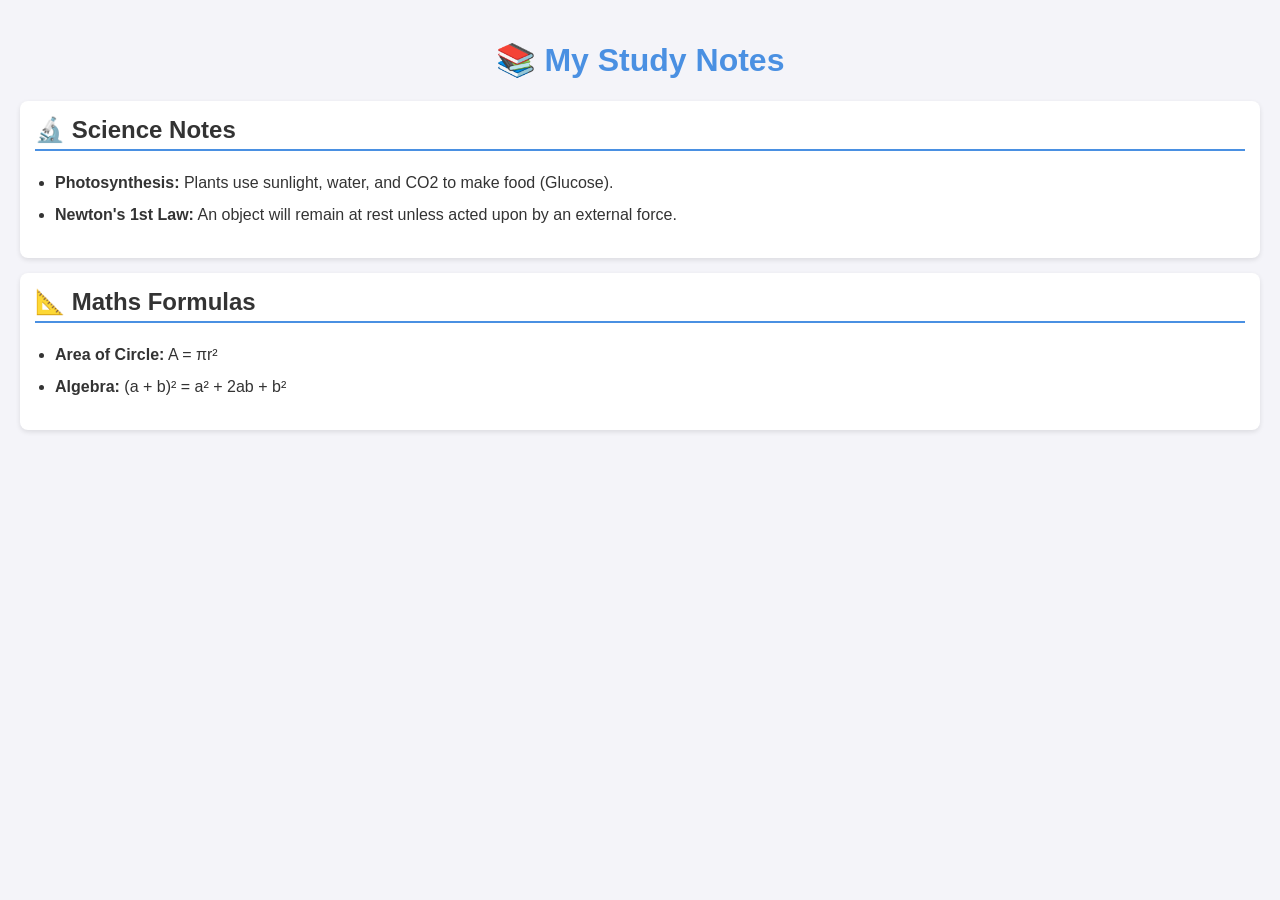
==== index.html @ e77bc9a5 "index.html" ====
<!DOCTYPE html>
<html lang="hi">
<head>
    <meta charset="UTF-8">
    <meta name="viewport" content="width=device-width, initial-scale=1.0">
    <title>My Study Notes App</title>
    <style>
        body { font-family: Arial, sans-serif; margin: 0; padding: 20px; background: #f4f4f9; color: #333; }
        h1 { text-align: center; color: #4A90E2; }
        .category { background: white; padding: 15px; margin-bottom: 15px; border-radius: 8px; box-shadow: 0 2px 5px rgba(0,0,0,0.1); }
        .category h2 { margin-top: 0; color: #333; border-bottom: 2px solid #4A90E2; padding-bottom: 5px; }
        ul { padding-left: 20px; }
        li { margin-bottom: 8px; line-height: 1.5; }
    </style>
</head>
<body>

    <h1>📚 My Study Notes</h1>

    <div class="category">
        <h2>🔬 Science Notes</h2>
        <ul>
            <li><b>Photosynthesis:</b> Plants use sunlight, water, and CO2 to make food (Glucose).</li>
            <li><b>Newton's 1st Law:</b> An object will remain at rest unless acted upon by an external force.</li>
        </ul>
    </div>

    <div class="category">
        <h2>📐 Maths Formulas</h2>
        <ul>
            <li><b>Area of Circle:</b> A = &pi;r&sup2;</li>
            <li><b>Algebra:</b> (a + b)&sup2; = a&sup2; + 2ab + b&sup2;</li>
        </ul>
    </div>

</body>
</html>
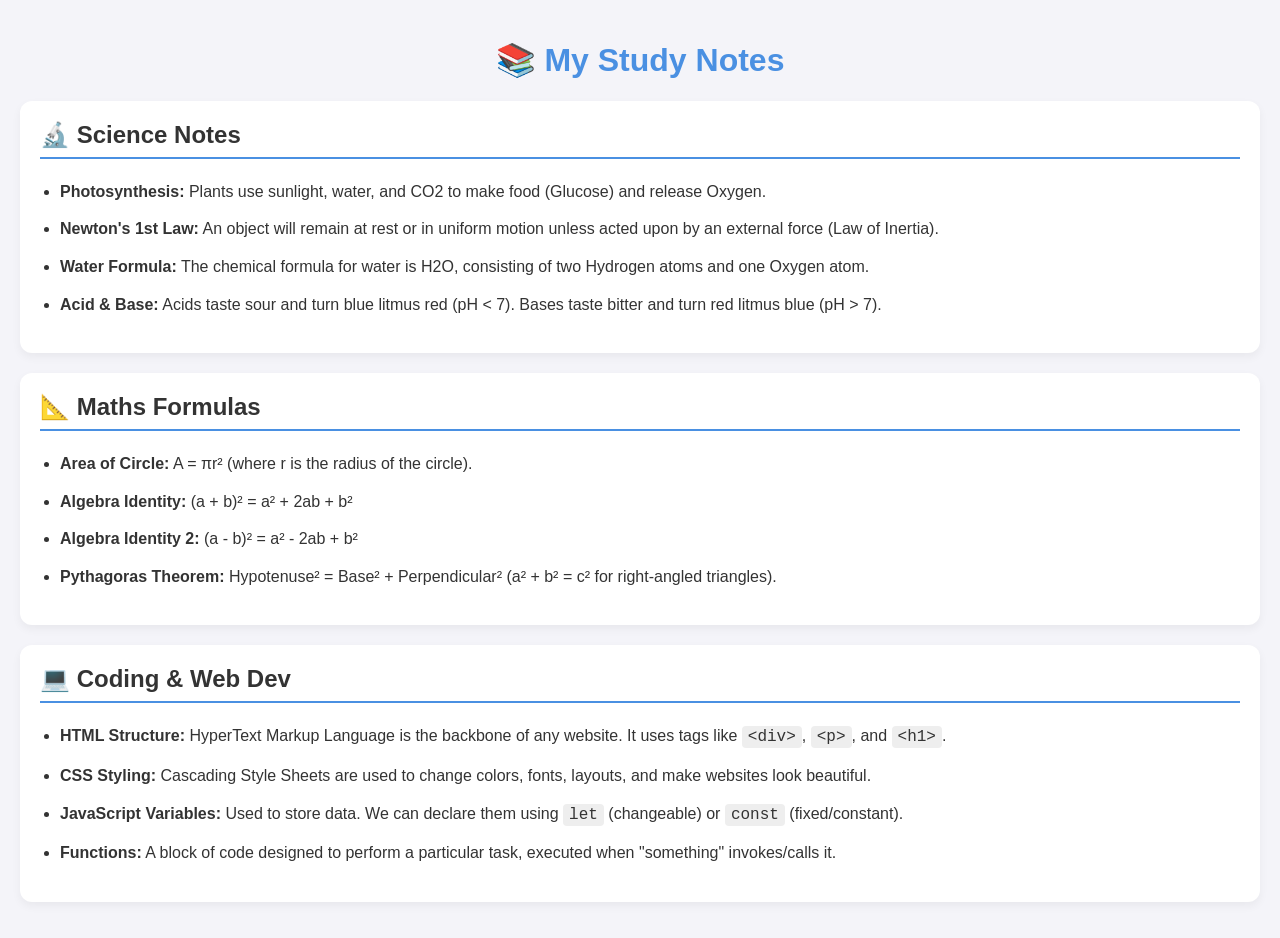
==== commit 3b549492: "index.html" ====
--- a/index.html
+++ b/index.html
@@ -6,32 +6,51 @@
     <title>My Study Notes App</title>
     <style>
         body { font-family: Arial, sans-serif; margin: 0; padding: 20px; background: #f4f4f9; color: #333; }
-        h1 { text-align: center; color: #4A90E2; }
-        .category { background: white; padding: 15px; margin-bottom: 15px; border-radius: 8px; box-shadow: 0 2px 5px rgba(0,0,0,0.1); }
-        .category h2 { margin-top: 0; color: #333; border-bottom: 2px solid #4A90E2; padding-bottom: 5px; }
+        h1 { text-align: center; color: #4A90E2; display: flex; align-items: center; justify-content: center; gap: 10px; }
+        .category { background: white; padding: 20px; margin-bottom: 20px; border-radius: 12px; box-shadow: 0 4px 10px rgba(0,0,0,0.05); }
+        .category h2 { margin-top: 0; color: #333; border-bottom: 2px solid #4A90E2; padding-bottom: 8px; display: flex; align-items: center; gap: 8px; }
         ul { padding-left: 20px; }
-        li { margin-bottom: 8px; line-height: 1.5; }
+        li { margin-bottom: 12px; line-height: 1.6; font-size: 16px; }
+        code { background: #eee; padding: 2px 6px; border-radius: 4px; font-family: monospace; }
     </style>
 </head>
 <body>
 
     <h1>📚 My Study Notes</h1>
 
+    <!-- 1. SCIENCE SECTION -->
     <div class="category">
         <h2>🔬 Science Notes</h2>
         <ul>
-            <li><b>Photosynthesis:</b> Plants use sunlight, water, and CO2 to make food (Glucose).</li>
-            <li><b>Newton's 1st Law:</b> An object will remain at rest unless acted upon by an external force.</li>
+            <li><b>Photosynthesis:</b> Plants use sunlight, water, and CO2 to make food (Glucose) and release Oxygen.</li>
+            <li><b>Newton's 1st Law:</b> An object will remain at rest or in uniform motion unless acted upon by an external force (Law of Inertia).</li>
+            <li><b>Water Formula:</b> The chemical formula for water is H2O, consisting of two Hydrogen atoms and one Oxygen atom.</li>
+            <li><b>Acid & Base:</b> Acids taste sour and turn blue litmus red (pH < 7). Bases taste bitter and turn red litmus blue (pH > 7).</li>
         </ul>
     </div>
 
+    <!-- 2. MATHS SECTION -->
     <div class="category">
         <h2>📐 Maths Formulas</h2>
         <ul>
-            <li><b>Area of Circle:</b> A = &pi;r&sup2;</li>
-            <li><b>Algebra:</b> (a + b)&sup2; = a&sup2; + 2ab + b&sup2;</li>
+            <li><b>Area of Circle:</b> A = &pi;r&sup2; (where r is the radius of the circle).</li>
+            <li><b>Algebra Identity:</b> (a + b)&sup2; = a&sup2; + 2ab + b&sup2;</li>
+            <li><b>Algebra Identity 2:</b> (a - b)&sup2; = a&sup2; - 2ab + b&sup2;</li>
+            <li><b>Pythagoras Theorem:</b> Hypotenuse&sup2; = Base&sup2; + Perpendicular&sup2; (a&sup2; + b&sup2; = c&sup2; for right-angled triangles).</li>
+        </ul>
+    </div>
+
+    <!-- 3. CODING SECTION -->
+    <div class="category">
+        <h2>💻 Coding & Web Dev</h2>
+        <ul>
+            <li><b>HTML Structure:</b> HyperText Markup Language is the backbone of any website. It uses tags like <code>&lt;div&gt;</code>, <code>&lt;p&gt;</code>, and <code>&lt;h1&gt;</code>.</li>
+            <li><b>CSS Styling:</b> Cascading Style Sheets are used to change colors, fonts, layouts, and make websites look beautiful.</li>
+            <li><b>JavaScript Variables:</b> Used to store data. We can declare them using <code>let</code> (changeable) or <code>const</code> (fixed/constant).</li>
+            <li><b>Functions:</b> A block of code designed to perform a particular task, executed when "something" invokes/calls it.</li>
         </ul>
     </div>
 
 </body>
-</html>
+                                                                                               </html>
+                                                                                               
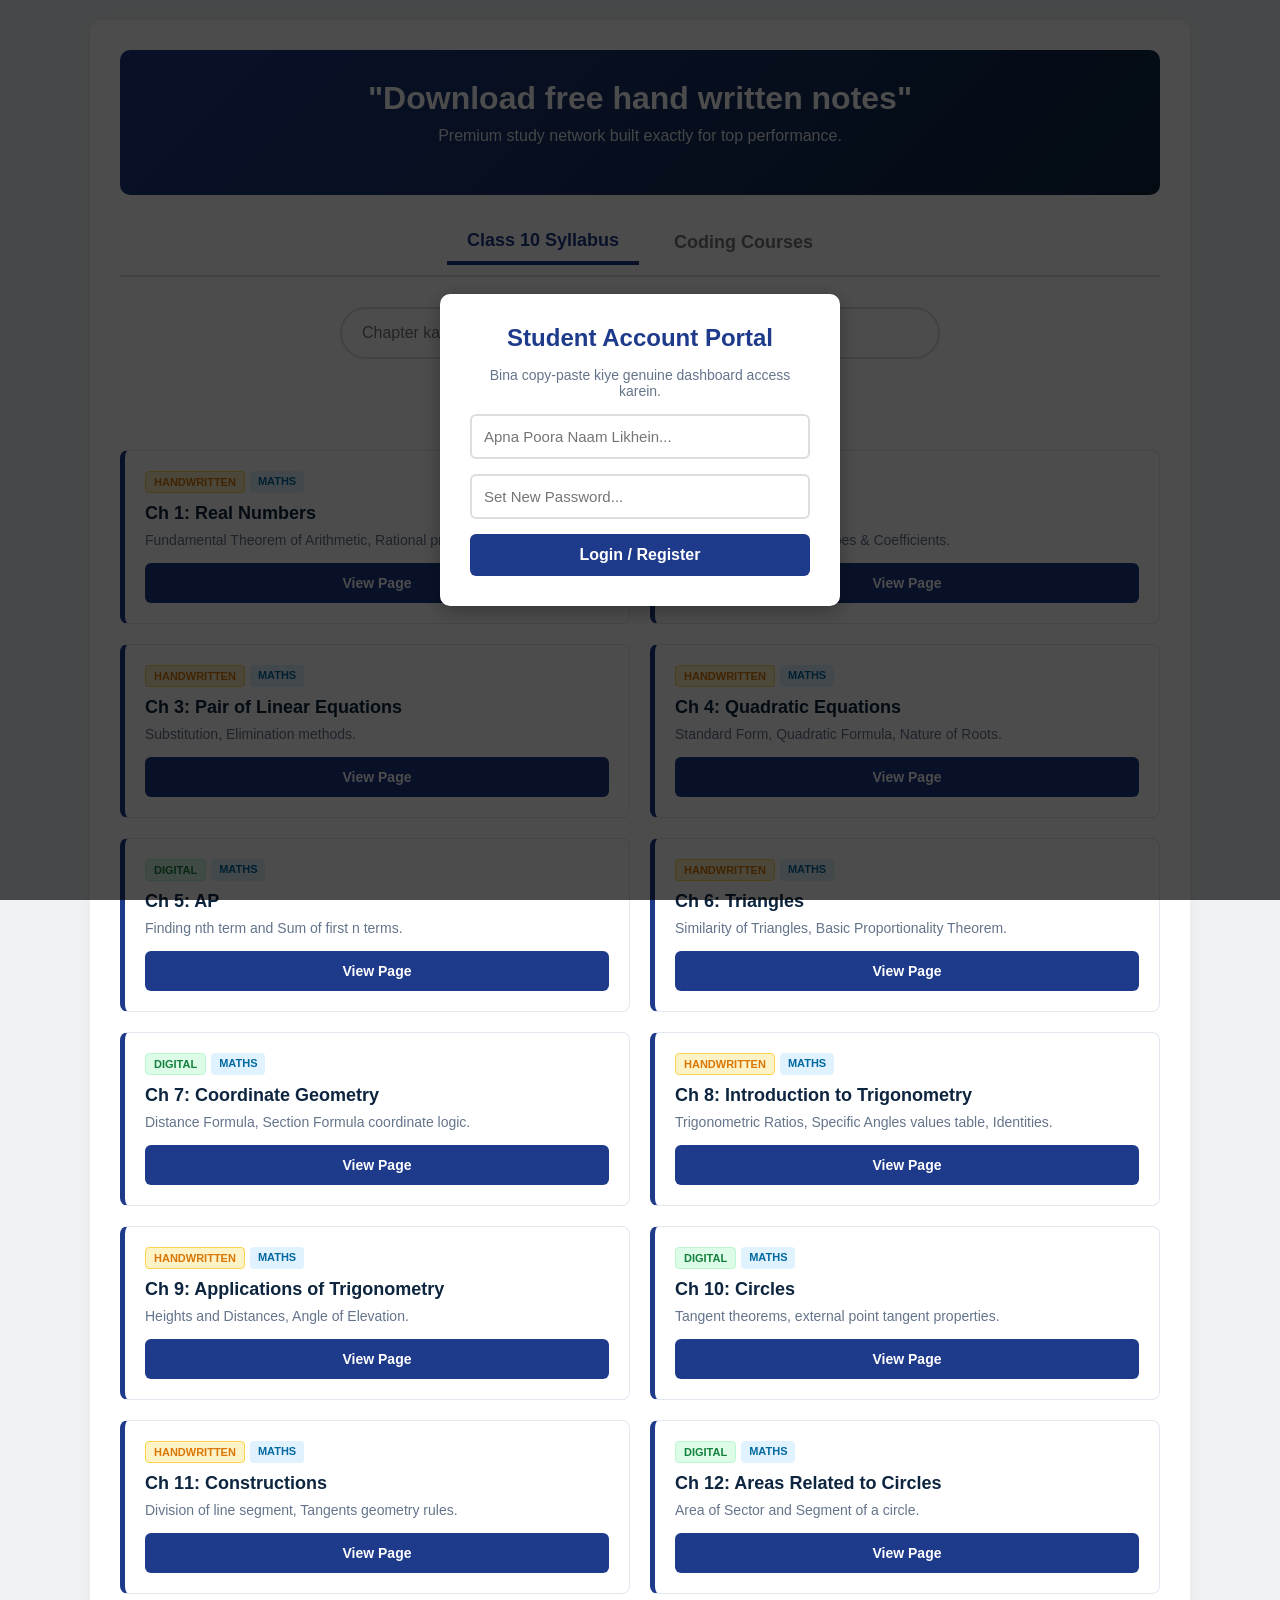
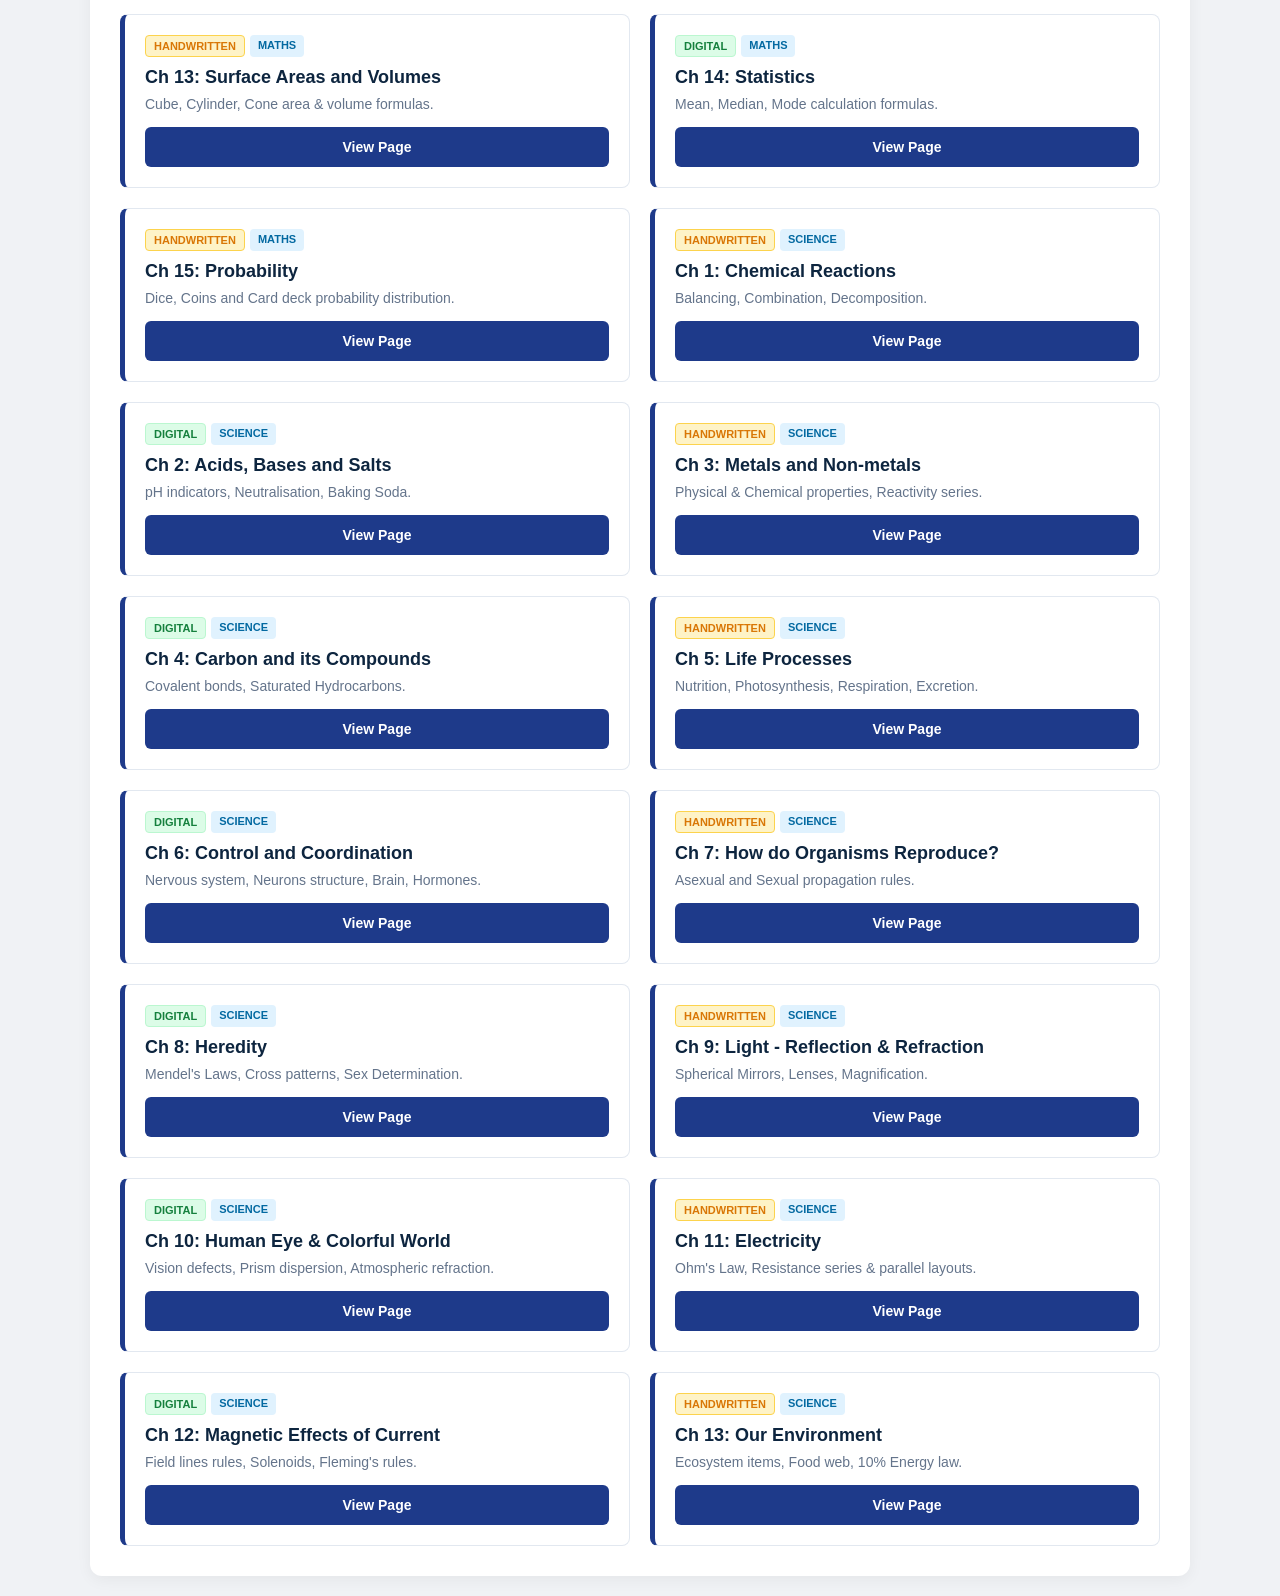
==== commit 537b4ff6: "index.html" ====
--- a/index.html
+++ b/index.html
@@ -3,54 +3,292 @@
 <head>
     <meta charset="UTF-8">
     <meta name="viewport" content="width=device-width, initial-scale=1.0">
-    <title>My Study Notes App</title>
+    <title>Download Free Hand Written Notes</title>
     <style>
-        body { font-family: Arial, sans-serif; margin: 0; padding: 20px; background: #f4f4f9; color: #333; }
-        h1 { text-align: center; color: #4A90E2; display: flex; align-items: center; justify-content: center; gap: 10px; }
-        .category { background: white; padding: 20px; margin-bottom: 20px; border-radius: 12px; box-shadow: 0 4px 10px rgba(0,0,0,0.05); }
-        .category h2 { margin-top: 0; color: #333; border-bottom: 2px solid #4A90E2; padding-bottom: 8px; display: flex; align-items: center; gap: 8px; }
-        ul { padding-left: 20px; }
-        li { margin-bottom: 12px; line-height: 1.6; font-size: 16px; }
-        code { background: #eee; padding: 2px 6px; border-radius: 4px; font-family: monospace; }
+        * { margin: 0; padding: 0; box-sizing: border-box; font-family: Arial, sans-serif; }
+        body { background-color: #f0f2f5; color: #333; padding: 20px; }
+        .container { max-width: 1100px; margin: 0 auto; background: #ffffff; padding: 30px; border-radius: 12px; box-shadow: 0 4px 15px rgba(0,0,0,0.05); }
+        .header-banner { background: linear-gradient(135deg, #1e3a8a, #0d253f); color: white; padding: 30px; border-radius: 10px; text-align: center; margin-bottom: 25px; position: relative; }
+        .header-banner h1 { font-size: 32px; margin-bottom: 10px; font-weight: bold; }
+        .header-banner p { font-size: 16px; opacity: 0.9; }
+        .delete-bar-container { margin: 15px 0 5px 0; display: flex; justify-content: center; }
+        .delete-history-btn { background: #e63946; color: white; border: none; padding: 8px 16px; border-radius: 20px; cursor: pointer; font-size: 13px; font-weight: bold; transition: background 0.2s; display: none; box-shadow: 0 2px 5px rgba(0,0,0,0.2); }
+        .delete-history-btn:hover { background: #c92a3a; }
+        .auth-overlay { display: none; position: fixed; z-index: 2000; left: 0; top: 0; width: 100%; height: 100%; background: rgba(0,0,0,0.7); align-items: center; justify-content: center; }
+        .auth-box { background: white; padding: 30px; border-radius: 10px; width: 100%; max-width: 400px; text-align: center; box-shadow: 0 5px 20px rgba(0,0,0,0.3); }
+        .auth-box h2 { color: #1e3a8a; margin-bottom: 15px; }
+        .auth-box input { width: 100%; padding: 12px; margin-bottom: 15px; border: 2px solid #ddd; border-radius: 6px; outline: none; font-size: 15px; }
+        .auth-box input:focus { border-color: #1e3a8a; }
+        .auth-box button { width: 100%; background: #1e3a8a; color: white; border: none; padding: 12px; border-radius: 6px; font-size: 16px; font-weight: bold; cursor: pointer; }
+        .auth-box button:hover { background: #12255c; }
+        .tab-navigation { display: flex; justify-content: center; gap: 15px; margin-bottom: 30px; border-bottom: 2px solid #ddd; padding-bottom: 10px; }
+        .tab-btn { background: none; border: none; font-size: 18px; font-weight: bold; color: #777; cursor: pointer; padding: 10px 20px; transition: all 0.3s; }
+        .tab-btn.active { color: #1e3a8a; border-bottom: 4px solid #1e3a8a; }
+        .search-container { max-width: 600px; margin: 0 auto 35px auto; position: relative; display: flex; align-items: center; }
+        .search-container input { width: 100%; padding: 15px 50px 15px 20px; font-size: 16px; border: 2px solid #ddd; border-radius: 30px; outline: none; transition: all 0.3s; }
+        .search-container input:focus { border-color: #1e3a8a; box-shadow: 0 0 8px rgba(30, 58, 138, 0.2); }
+        .clear-search-btn { position: absolute; right: 20px; background: #ccc; border: none; color: white; width: 24px; height: 24px; border-radius: 50%; cursor: pointer; display: none; align-items: center; justify-content: center; font-weight: bold; font-size: 12px; }
+        .clear-search-btn:hover { background: #999; }
+        .subject-filter { display: flex; justify-content: center; gap: 10px; margin-bottom: 25px; flex-wrap: wrap; }
+        .sub-filter-btn { background: #e2e8f0; border: none; padding: 8px 16px; border-radius: 20px; cursor: pointer; font-weight: 600; color: #4a5568; }
+        .sub-filter-btn.active { background: #1e3a8a; color: white; }
+        .content-panel { display: none; }
+        .content-panel.active { display: block; }
+        .chapters-grid { display: grid; grid-template-columns: 1fr; gap: 20px; }
+        @media (min-width: 768px) { .chapters-grid { grid-template-columns: 1fr 1fr; } }
+        .chapter-card { background: #ffffff; border: 1px solid #e2e8f0; border-radius: 8px; padding: 20px; display: flex; flex-direction: column; justify-content: space-between; border-left: 5px solid #1e3a8a; position: relative; }
+        .card-header-tags { display: flex; gap: 5px; margin-bottom: 10px; }
+        .tag { font-size: 11px; padding: 4px 8px; border-radius: 4px; font-weight: bold; text-transform: uppercase; }
+        .tag-handwritten { background: #fef3c7; color: #d97706; border: 1px solid #fcd34d; }
+        .tag-digital { background: #dcfce7; color: #15803d; border: 1px solid #bbf7d0; }
+        .tag-subject { background: #e0f2fe; color: #0369a1; }
+        .chapter-card h3 { font-size: 18px; color: #0d253f; margin-bottom: 8px; }
+        .chapter-card p { font-size: 14px; color: #64748b; margin-bottom: 15px; }
+        .btn-group { display: flex; gap: 10px; }
+        .btn { flex: 1; text-align: center; background-color: #1e3a8a; color: white; padding: 12px; border-radius: 6px; font-weight: 600; font-size: 14px; cursor: pointer; border: none; text-decoration: none; }
+        .btn:hover { background-color: #12255c; }
+        .btn-last-read { background-color: #d97706 !important; }
+        #no-results { display: none; text-align: center; color: #ef4444; font-weight: bold; margin-top: 30px; font-size: 18px; }
+        .modal { display: none; position: fixed; z-index: 3000; left: 0; top: 0; width: 100%; height: 100%; background-color: rgba(0,0,0,0.6); overflow-y: auto; padding: 20px; }
+        .modal-content { background-color: #fff; margin: 30px auto; padding: 30px; border-radius: 12px; max-width: 850px; position: relative; box-shadow: 0 5px 25px rgba(0,0,0,0.2); line-height: 1.8; }
+        .close-btn { position: absolute; right: 20px; top: 15px; font-size: 30px; cursor: pointer; color: #aaa; }
+        .close-btn:hover { color: #333; }
+        .modal-content h2 { color: #0d253f; border-bottom: 3px solid #1e3a8a; padding-bottom: 8px; margin-bottom: 20px; }
+        .modal-content h3 { color: #1e3a8a; margin-top: 25px; margin-bottom: 10px; font-size: 19px; }
+        .modal-content p { margin-bottom: 15px; font-size: 15px; color: #334155; }
+        .modal-content ul { margin-left: 25px; margin-bottom: 15px; }
+        .modal-content li { margin-bottom: 6px; font-size: 15px; }
+        .formula-box { background-color: #f8fafc; border-left: 5px solid #1e3a8a; padding: 15px; margin: 15px 0; border-radius: 4px; font-weight: bold; color: #0f172a; font-family: 'Courier New', Courier, monospace; white-space: pre-wrap; }
     </style>
 </head>
 <body>
-
-    <h1>📚 My Study Notes</h1>
-
-    <!-- 1. SCIENCE SECTION -->
-    <div class="category">
-        <h2>🔬 Science Notes</h2>
-        <ul>
-            <li><b>Photosynthesis:</b> Plants use sunlight, water, and CO2 to make food (Glucose) and release Oxygen.</li>
-            <li><b>Newton's 1st Law:</b> An object will remain at rest or in uniform motion unless acted upon by an external force (Law of Inertia).</li>
-            <li><b>Water Formula:</b> The chemical formula for water is H2O, consisting of two Hydrogen atoms and one Oxygen atom.</li>
-            <li><b>Acid & Base:</b> Acids taste sour and turn blue litmus red (pH < 7). Bases taste bitter and turn red litmus blue (pH > 7).</li>
-        </ul>
-    </div>
-
-    <!-- 2. MATHS SECTION -->
-    <div class="category">
-        <h2>📐 Maths Formulas</h2>
-        <ul>
-            <li><b>Area of Circle:</b> A = &pi;r&sup2; (where r is the radius of the circle).</li>
-            <li><b>Algebra Identity:</b> (a + b)&sup2; = a&sup2; + 2ab + b&sup2;</li>
-            <li><b>Algebra Identity 2:</b> (a - b)&sup2; = a&sup2; - 2ab + b&sup2;</li>
-            <li><b>Pythagoras Theorem:</b> Hypotenuse&sup2; = Base&sup2; + Perpendicular&sup2; (a&sup2; + b&sup2; = c&sup2; for right-angled triangles).</li>
-        </ul>
-    </div>
-
-    <!-- 3. CODING SECTION -->
-    <div class="category">
-        <h2>💻 Coding & Web Dev</h2>
-        <ul>
-            <li><b>HTML Structure:</b> HyperText Markup Language is the backbone of any website. It uses tags like <code>&lt;div&gt;</code>, <code>&lt;p&gt;</code>, and <code>&lt;h1&gt;</code>.</li>
-            <li><b>CSS Styling:</b> Cascading Style Sheets are used to change colors, fonts, layouts, and make websites look beautiful.</li>
-            <li><b>JavaScript Variables:</b> Used to store data. We can declare them using <code>let</code> (changeable) or <code>const</code> (fixed/constant).</li>
-            <li><b>Functions:</b> A block of code designed to perform a particular task, executed when "something" invokes/calls it.</li>
-        </ul>
-    </div>
-
+<div id="auth-modal" class="auth-overlay">
+    <div class="auth-box">
+        <h2>Student Account Portal</h2>
+        <p style="margin-bottom: 15px; color: #64748b; font-size: 14px;">Bina copy-paste kiye genuine dashboard access karein.</p>
+        <input type="text" id="username-input" placeholder="Apna Poora Naam Likhein..." required>
+        <input type="password" id="password-input" placeholder="Set New Password..." required>
+        <button onclick="handleSignup()">Login / Register</button>
+    </div>
+</div>
+<div class="container">
+    <div class="header-banner">
+        <h1 id="welcome-title">"Download free hand written notes"</h1>
+        <p id="student-welcome-msg">Premium study network built exactly for top performance.</p>
+        <p id="last-read-tracker" style="margin-top: 12px; font-size: 14px; color: #fef08a; font-weight: bold; display: none;"></p>
+        <div class="delete-bar-container"><button id="delete-bar-btn" class="delete-history-btn" onclick="clearOldNotesHistory()">🗑️ Clear Old History / Delete Bar</button></div>
+    </div>
+    <div class="tab-navigation">
+        <button class="tab-btn active" onclick="switchMainTab('class10')">Class 10 Syllabus</button>
+        <button class="tab-btn" onclick="switchMainTab('coding')">Coding Courses</button>
+    </div>
+    <div class="search-container">
+        <input type="text" id="master-search" placeholder="Chapter ka naam, code ya topic search karein..." onkeyup="executeSearch()">
+        <button id="clear-search-x" class="clear-search-btn" onclick="clearSearchBar()">&times;</button>
+    </div>
+        <div id="panel-class10" class="content-panel active">
+        <div class="subject-filter">
+            <button class="sub-filter-btn active" id="btn-sub-all10" onclick="filterSubject('all', '10')">All Subjects</button>
+            <button class="sub-filter-btn" id="btn-sub-math" onclick="filterSubject('math', '10')">Maths</button>
+            <button class="sub-filter-btn" id="btn-sub-science" onclick="filterSubject('science', '10')">Science</button>
+        </div>
+        <div class="chapters-grid" id="grid-class10">
+            <div class="chapter-card" data-subject="math" data-search="chapter 1 real numbers vastavik sankhyae maths"><div class="card-header-tags"><span class="tag tag-handwritten">Handwritten</span><span class="tag tag-subject">Maths</span></div><h3>Ch 1: Real Numbers</h3><p>Fundamental Theorem of Arithmetic, Rational proofs.</p><button class="btn" id="btn-m1" onclick="loadStudyMaterial('m1', 'Class 10 Maths - Ch 1')">View Page</button></div>
+            <div class="chapter-card" data-subject="math" data-search="chapter 2 polynomials bahupad maths"><div class="card-header-tags"><span class="tag tag-digital">Digital</span><span class="tag tag-subject">Maths</span></div><h3>Ch 2: Polynomials</h3><p>Relationship between Zeroes & Coefficients.</p><button class="btn" id="btn-m2" onclick="loadStudyMaterial('m2', 'Class 10 Maths - Ch 2')">View Page</button></div>
+            <div class="chapter-card" data-subject="math" data-search="chapter 3 pair of linear equations maths"><div class="card-header-tags"><span class="tag tag-handwritten">Handwritten</span><span class="tag tag-subject">Maths</span></div><h3>Ch 3: Pair of Linear Equations</h3><p>Substitution, Elimination methods.</p><button class="btn" id="btn-m3" onclick="loadStudyMaterial('m3', 'Class 10 Maths - Ch 3')">View Page</button></div>
+            <div class="chapter-card" data-subject="math" data-search="chapter 4 quadratic equations dvighat samikaran maths"><div class="card-header-tags"><span class="tag tag-handwritten">Handwritten</span><span class="tag tag-subject">Maths</span></div><h3>Ch 4: Quadratic Equations</h3><p>Standard Form, Quadratic Formula, Nature of Roots.</p><button class="btn" id="btn-m4" onclick="loadStudyMaterial('m4', 'Class 10 Maths - Ch 4')">View Page</button></div>
+            <div class="chapter-card" data-subject="math" data-search="chapter 5 arithmetic progressions ap samantar shredi maths"><div class="card-header-tags"><span class="tag tag-digital">Digital</span><span class="tag tag-subject">Maths</span></div><h3>Ch 5: AP</h3><p>Finding nth term and Sum of first n terms.</p><button class="btn" id="btn-m5" onclick="loadStudyMaterial('m5', 'Class 10 Maths - Ch 5')">View Page</button></div>
+            <div class="chapter-card" data-subject="math" data-search="chapter 6 triangles tribhuj maths"><div class="card-header-tags"><span class="tag tag-handwritten">Handwritten</span><span class="tag tag-subject">Maths</span></div><h3>Ch 6: Triangles</h3><p>Similarity of Triangles, Basic Proportionality Theorem.</p><button class="btn" id="btn-m6" onclick="loadStudyMaterial('m6', 'Class 10 Maths - Ch 6')">View Page</button></div>
+            <div class="chapter-card" data-subject="math" data-search="chapter 7 coordinate geometry nirdeshank jyamiti maths"><div class="card-header-tags"><span class="tag tag-digital">Digital</span><span class="tag tag-subject">Maths</span></div><h3>Ch 7: Coordinate Geometry</h3><p>Distance Formula, Section Formula coordinate logic.</p><button class="btn" id="btn-m7" onclick="loadStudyMaterial('m7', 'Class 10 Maths - Ch 7')">View Page</button></div>
+            <div class="chapter-card" data-subject="math" data-search="chapter 8 introduction to trigonometry trikonmiti maths"><div class="card-header-tags"><span class="tag tag-handwritten">Handwritten</span><span class="tag tag-subject">Maths</span></div><h3>Ch 8: Introduction to Trigonometry</h3><p>Trigonometric Ratios, Specific Angles values table, Identities.</p><button class="btn" id="btn-m8" onclick="loadStudyMaterial('m8', 'Class 10 Maths - Ch 8')">View Page</button></div>
+            <div class="chapter-card" data-subject="math" data-search="chapter 9 some applications of trigonometry height distance maths"><div class="card-header-tags"><span class="tag tag-handwritten">Handwritten</span><span class="tag tag-subject">Maths</span></div><h3>Ch 9: Applications of Trigonometry</h3><p>Heights and Distances, Angle of Elevation.</p><button class="btn" id="btn-m9" onclick="loadStudyMaterial('m9', 'Class 10 Maths - Ch 9')">View Page</button></div>
+            <div class="chapter-card" data-subject="math" data-search="chapter 10 circles vritt maths"><div class="card-header-tags"><span class="tag tag-digital">Digital</span><span class="tag tag-subject">Maths</span></div><h3>Ch 10: Circles</h3><p>Tangent theorems, external point tangent properties.</p><button class="btn" id="btn-m10" onclick="loadStudyMaterial('m10', 'Class 10 Maths - Ch 10')">View Page</button></div>
+            <div class="chapter-card" data-subject="math" data-search="chapter 11 constructions rachnaye maths"><div class="card-header-tags"><span class="tag tag-handwritten">Handwritten</span><span class="tag tag-subject">Maths</span></div><h3>Ch 11: Constructions</h3><p>Division of line segment, Tangents geometry rules.</p><button class="btn" id="btn-m11" onclick="loadStudyMaterial('m11', 'Class 10 Maths - Ch 11')">View Page</button></div>
+            <div class="chapter-card" data-subject="math" data-search="chapter 12 areas related to circles vritt k kshtrafal maths"><div class="card-header-tags"><span class="tag tag-digital">Digital</span><span class="tag tag-subject">Maths</span></div><h3>Ch 12: Areas Related to Circles</h3><p>Area of Sector and Segment of a circle.</p><button class="btn" id="btn-m12" onclick="loadStudyMaterial('m12', 'Class 10 Maths - Ch 12')">View Page</button></div>
+            <div class="chapter-card" data-subject="math" data-search="chapter 13 surface areas and volumes prishthiya k क्षेत्रफल maths"><div class="card-header-tags"><span class="tag tag-handwritten">Handwritten</span><span class="tag tag-subject">Maths</span></div><h3>Ch 13: Surface Areas and Volumes</h3><p>Cube, Cylinder, Cone area & volume formulas.</p><button class="btn" id="btn-m13" onclick="loadStudyMaterial('m13', 'Class 10 Maths - Ch 13')">View Page</button></div>
+            <div class="chapter-card" data-subject="math" data-search="chapter 14 statistics sankhyiki maths"><div class="card-header-tags"><span class="tag tag-digital">Digital</span><span class="tag tag-subject">Maths</span></div><h3>Ch 14: Statistics</h3><p>Mean, Median, Mode calculation formulas.</p><button class="btn" id="btn-m14" onclick="loadStudyMaterial('m14', 'Class 10 Maths - Ch 14')">View Page</button></div>
+            <div class="chapter-card" data-subject="math" data-search="chapter 15 probability prayikta maths"><div class="card-header-tags"><span class="tag tag-handwritten">Handwritten</span><span class="tag tag-subject">Maths</span></div><h3>Ch 15: Probability</h3><p>Dice, Coins and Card deck probability distribution.</p><button class="btn" id="btn-m15" onclick="loadStudyMaterial('m15', 'Class 10 Maths - Ch 15')">View Page</button></div>
+            <div class="chapter-card" data-subject="science" data-search="chapter 1 chemical reactions equations science"><div class="card-header-tags"><span class="tag tag-handwritten">Handwritten</span><span class="tag tag-subject">Science</span></div><h3>Ch 1: Chemical Reactions</h3><p>Balancing, Combination, Decomposition.</p><button class="btn" id="btn-s1" onclick="loadStudyMaterial('s1', 'Class 10 Science - Ch 1')">View Page</button></div>
+            <div class="chapter-card" data-subject="science" data-search="chapter 2 acids bases salts aml kshar lavan science"><div class="card-header-tags"><span class="tag tag-digital">Digital</span><span class="tag tag-subject">Science</span></div><h3>Ch 2: Acids, Bases and Salts</h3><p>pH indicators, Neutralisation, Baking Soda.</p><button class="btn" id="btn-s2" onclick="loadStudyMaterial('s2', 'Class 10 Science - Ch 2')">View Page</button></div>
+            <div class="chapter-card" data-subject="science" data-search="chapter 3 metals non metals dhatu adhatu science"><div class="card-header-tags"><span class="tag tag-handwritten">Handwritten</span><span class="tag tag-subject">Science</span></div><h3>Ch 3: Metals and Non-metals</h3><p>Physical & Chemical properties, Reactivity series.</p><button class="btn" id="btn-s3" onclick="loadStudyMaterial('s3', 'Class 10 Science - Ch 3')">View Page</button></div>
+            <div class="chapter-card" data-subject="science" data-search="chapter 4 carbon its compounds carbon yogik science"><div class="card-header-tags"><span class="tag tag-digital">Digital</span><span class="tag tag-subject">Science</span></div><h3>Ch 4: Carbon and its Compounds</h3><p>Covalent bonds, Saturated Hydrocarbons.</p><button class="btn" id="btn-s4" onclick="loadStudyMaterial('s4', 'Class 10 Science - Ch 4')">View Page</button></div>
+            <div class="chapter-card" data-subject="science" data-search="chapter 5 life processes jaiv prakram science"><div class="card-header-tags"><span class="tag tag-handwritten">Handwritten</span><span class="tag tag-subject">Science</span></div><h3>Ch 5: Life Processes</h3><p>Nutrition, Photosynthesis, Respiration, Excretion.</p><button class="btn" id="btn-s5" onclick="loadStudyMaterial('s5', 'Class 10 Science - Ch 5')">View Page</button></div>
+            <div class="chapter-card" data-subject="science" data-search="chapter 6 control coordination niyantran samnvay science"><div class="card-header-tags"><span class="tag tag-digital">Digital</span><span class="tag tag-subject">Science</span></div><h3>Ch 6: Control and Coordination</h3><p>Nervous system, Neurons structure, Brain, Hormones.</p><button class="btn" id="btn-s6" onclick="loadStudyMaterial('s6', 'Class 10 Science - Ch 6')">View Page</button></div>
+            <div class="chapter-card" data-subject="science" data-search="chapter 7 how do organisms reproduce jeev janan science"><div class="card-header-tags"><span class="tag tag-handwritten">Handwritten</span><span class="tag tag-subject">Science</span></div><h3>Ch 7: How do Organisms Reproduce?</h3><p>Asexual and Sexual propagation rules.</p><button class="btn" id="btn-s7" onclick="loadStudyMaterial('s7', 'Class 10 Science - Ch 7')">View Page</button></div>
+            <div class="chapter-card" data-subject="science" data-search="chapter 8 heredity science"><div class="card-header-tags"><span class="tag tag-digital">Digital</span><span class="tag tag-subject">Science</span></div><h3>Ch 8: Heredity</h3><p>Mendel's Laws, Cross patterns, Sex Determination.</p><button class="btn" id="btn-s8" onclick="loadStudyMaterial('s8', 'Class 10 Science - Ch 8')">View Page</button></div>
+            <div class="chapter-card" data-subject="science" data-search="chapter 9 light reflection refraction science"><div class="card-header-tags"><span class="tag tag-handwritten">Handwritten</span><span class="tag tag-subject">Science</span></div><h3>Ch 9: Light - Reflection & Refraction</h3><p>Spherical Mirrors, Lenses, Magnification.</p><button class="btn" id="btn-s9" onclick="loadStudyMaterial('s9', 'Class 10 Science - Ch 9')">View Page</button></div>
+            <div class="chapter-card" data-subject="science" data-search="chapter 10 human eye colorful world science"><div class="card-header-tags"><span class="tag tag-digital">Digital</span><span class="tag tag-subject">Science</span></div><h3>Ch 10: Human Eye & Colorful World</h3><p>Vision defects, Prism dispersion, Atmospheric refraction.</p><button class="btn" id="btn-s10" onclick="loadStudyMaterial('s10', 'Class 10 Science - Ch 10')">View Page</button></div>
+            <div class="chapter-card" data-subject="science" data-search="chapter 11 electricity vidyut current science"><div class="card-header-tags"><span class="tag tag-handwritten">Handwritten</span><span class="tag tag-subject">Science</span></div><h3>Ch 11: Electricity</h3><p>Ohm's Law, Resistance series & parallel layouts.</p><button class="btn" id="btn-s11" onclick="loadStudyMaterial('s11', 'Class 10 Science - Ch 11')">View Page</button></div>
+            <div class="chapter-card" data-subject="science" data-search="chapter 12 magnetic effects of current science"><div class="card-header-tags"><span class="tag tag-digital">Digital</span><span class="tag tag-subject">Science</span></div><h3>Ch 12: Magnetic Effects of Current</h3><p>Field lines rules, Solenoids, Fleming's rules.</p><button class="btn" id="btn-s12" onclick="loadStudyMaterial('s12', 'Class 10 Science - Ch 12')">View Page</button></div>
+            <div class="chapter-card" data-subject="science" data-search="chapter 13 our environment paryavaran science"><div class="card-header-tags"><span class="tag tag-handwritten">Handwritten</span><span class="tag tag-subject">Science</span></div><h3>Ch 13: Our Environment</h3><p>Ecosystem items, Food web, 10% Energy law.</p><button class="btn" id="btn-s13" onclick="loadStudyMaterial('s13', 'Class 10 Science - Ch 13')">View Page</button></div>
+        </div>
+                </div>
+                        <div id="panel-coding" class="content-panel">
+        <div class="subject-filter">
+            <button class="sub-filter-btn active" id="btn-sub-allcoding" onclick="filterSubject('all', 'coding')">All Tech</button>
+            <button class="sub-filter-btn" id="btn-sub-html" onclick="filterSubject('html', 'coding')">HTML</button>
+            <button class="sub-filter-btn" id="btn-sub-css" onclick="filterSubject('css', 'coding')">CSS</button>
+            <button class="sub-filter-btn" id="btn-sub-js" onclick="filterSubject('js', 'coding')">JavaScript</button>
+            <button class="sub-filter-btn" id="btn-sub-python" onclick="filterSubject('python', 'coding')">Python</button>
+        </div>
+        <div class="chapters-grid" id="grid-coding">
+            <div class="chapter-card" data-subject="html" data-search="html basic tags boilerplate web coding"><div class="card-header-tags"><span class="tag tag-digital">Digital</span><span class="tag tag-subject">HTML</span></div><h3>HTML5 Basics</h3><p>Tags, Elements, Attributes, Layout boilerplate.</p><button class="btn" id="btn-c1" onclick="loadStudyMaterial('c1', 'Coding - HTML5 Basics')">View Page</button></div>
+            <div class="chapter-card" data-subject="css" data-search="css flexbox grid responsiveness coding"><div class="card-header-tags"><span class="tag tag-digital">Digital</span><span class="tag tag-subject">CSS</span></div><h3>CSS3 Styling & Grid</h3><p>Selectors, Box Model, Flexbox layout engine.</p><button class="btn" id="btn-c2" onclick="loadStudyMaterial('c2', 'Coding - CSS3 Layouts')">View Page</button></div>
+            <div class="chapter-card" data-subject="js" data-search="javascript localstorage arrays dynamics coding"><div class="card-header-tags"><span class="tag tag-handwritten">Handwritten</span><span class="tag tag-subject">JavaScript</span></div><h3>Modern JavaScript (JS)</h3><p>Variables, DOM Manipulation, LocalStorage.</p><button class="btn" id="btn-c3" onclick="loadStudyMaterial('c3', 'Coding - Modern JavaScript')">View Page</button></div>
+            <div class="chapter-card" data-subject="python" data-search="python data structures loops coding"><div class="card-header-tags"><span class="tag tag-handwritten">Handwritten</span><span class="tag tag-subject">Python</span></div><h3>Python Core Concepts</h3><p>Syntax rules, Loops, Lists, Functions.</p><button class="btn" id="btn-c4" onclick="loadStudyMaterial('c4', 'Coding - Python Core')">View Page</button></div>
+        </div>
+    </div>
+    <div id="no-results">Oops! Ye subject/chapter matches hamari database mein nahi mile.</div>
+</div>
+<div id="study-modal" class="modal"><div class="modal-content"><span class="close-btn" onclick="closeStudyMaterial()">&times;</span><div id="modal-render-area"></div></div></div>
+<script>
+    const notesVault = {
+        m1: `<h2>Maths Ch 1: Real Numbers (वास्तविक संख्याएं)</h2><h3>1. Theorem:</h3><p>HCF $\times$ LCM = $a \times b$</p>`,
+        m2: `<h2>Maths Ch 2: Polynomials (बहुपद)</h2><p>Sum of Zeroes: $\alpha + \beta = -b/a$ <br> Product: $\alpha \cdot \beta = c/a$</p>`,
+        m3: `<h2>Maths Ch 3: Linear Equations</h2><p>Unique Solution condition: $a_1/a_2 \neq b_1/b_2$</p>`,
+        m4: `<h2>Maths Ch 4: Quadratic Equations</h2><p>Discriminant ($D$) = $b^2 - 4ac$. Formula: $x = \frac{-b \pm \sqrt{D}}{2a}$</p>`,
+        m5: `<h2>Maths Ch 5: AP</h2><p>$a_n = a + (n-1)d$ | $S_n = \frac{n}{2}[2a + (n-1)d]$</p>`,
+        m6: `<h2>Maths Ch 6: Triangles</h2><p>Thales Theorem (BPT): If lines are parallel, ratios of intercept sides are equal.</p>`,
+        m7: `<h2>Maths Ch 7: Coordinate Geometry</h2><p>Distance Formula: $d = \sqrt{(x_2-x_1)^2 + (y_2-y_1)^2}$</p>`,
+        m8: `<h2>Maths Ch 8: Trigonometry</h2><p>$\sin^2\theta + \cos^2\theta = 1$ | $\tan\theta = P/B$</p>`,
+        m9: `<h2>Maths Ch 9: Applications of Trigonometry</h2><p>Angle of elevation vs depression solutions via right angle triangles.</p>`,
+        m10: `<h2>Maths Ch 10: Circles</h2><p>External point se circle par khiche gaye dono tangents ki lambai barabar hoti hai.</p>`,
+        m11: `<h2>Maths Ch 11: Constructions</h2><p>Line segments division and external tangent circle architecture blueprints.</p>`,
+        m12: `<h2>Maths Ch 12: Areas Related to Circles</h2><p>Area of Sector = $\frac{\theta}{360^\circ} \times \pi r^2$</p>`,
+        m13: `<h2>Maths Ch 13: Surface Areas and Volumes</h2><p>Cone volume = $\frac{1}{3}\pi r^2h$ | Cylinder volume = $\pi r^2h$</p>`,
+        m14: `<h2>Maths Ch 14: Statistics</h2><p>Mean ($\bar{x}$) = $\frac{\sum f_ix_i}{\sum f_i}$</p>`,
+        m15: `<h2>Maths Ch 15: Probability</h2><p>$P(E) = \frac{\text{Favorable outcomes}}{\text{Total outcomes}}$. Value matches range $0 \le P(E) \le 1$.</p>`,
+        s1: `<h2>Science Ch 1: Chemical Reactions</h2><p>Combination, Decomposition and Displacement reactions templates.</p>`,
+        s2: `<h2>Science Ch 2: Acids, Bases and Salts</h2><p>Acids (H⁺), Bases (OH⁻). pH scale: 7 Neutral.</p>`,
+        s3: `<h2>Science Ch 3: Metals and Non-metals</h2><p>Amphoteric oxides (Al₂O₃) show both acid and base actions.</p>`,
+        s4: `<h2>Science Ch 4: Carbon and its Compounds</h2><p>Covalent bonds sharing systems. Hydrocarbons architecture charts.</p>`,
+        s5: `<h2>Science Ch 5: Life Processes</h2><p>Photosynthesis mechanisms and Human Nephrons waste excretion layouts.</p>`,
+        s6: `<h2>Science Ch 6: Control and Coordination</h2><p>Reflex actions managed directly by Spinal Cord network.</p>`,
+        s7: `<h2>Science Ch 7: How do Organisms Reproduce?</h2><p>Asexual fission tracks vs Sexual zygote structural paths.</p>`,
+        s8: `<h2>Science Ch 8: Heredity</h2><p>Sex chromosomes determination criteria (Father setup XY governs gender).</p>`,
+        s9: `<h2>Science Ch 9: Light</h2><p>Mirror setup formula: $1/f = 1/v + 1/u$</p>`,
+        s10: `<h2>Science Ch 10: Human Eye</h2><p>Myopia correction demands Concave lens layout panels.</p>`,
+        s11: `<h2>Science Ch 11: Electricity</h2><p>Ohm Law: $V = IR$ | Resistance Series: $R = R_1 + R_2 + R_3$</p>`,
+        s12: `<h2>Science Ch 12: Magnetic Effects</h2><p>Magnetic field lines travel from North to South. They never intersect.</p>`,
+        s13: `<h2>Science Ch 13: Our Environment</h2><p>Energy flow follows 10% transfer rule across trophic levels.</p>`,
+        c1: `<h2>HTML5 Course Notes: Full Core Material</h2><h3>1. HTML Kya Hai?</h3><p>HTML ka full form HyperText Markup Language hai. Yeh kisi bhi website ka basic skeleton (dhancha) banane ke kaam aata hai.</p><h3>2. Important Tags Aur Unka Use:</h3><ul><li><b>&lt;h1&gt;:</b> Headings ke liye use hote hain.</li><li><b>&lt;p&gt;:</b> Paragraphs likhne ke liye use kiya jata hai.</li></ul><h3>3. Basic HTML5 Structure (Boilerplate):</h3><div class="formula-box">&lt;!DOCTYPE html&gt;\n&lt;html&gt;\n&lt;head&gt;\n  &lt;title&gt;My Page&lt;/title&gt;\n&lt;/head&gt;\n&lt;body&gt;\n  &lt;h1&gt;Welcome to Coding!&lt;/h1&gt;\n&lt;/body&gt;\n&lt;/html&gt;</div>`,
+        c2: `<h2>CSS3 Course Notes: Full Styling & Layouts</h2><h3>1. CSS Kya Hai?</h3><p>CSS ka full form Cascading Style Sheets hai. Iska kaam HTML se bani website ko sundar rang, margins, aur clean layouts dena hai.</p><h3>2. Flexbox Layout Model:</h3><p>Website ke items ko ek line mein barabar arrange karne ke liye flexbox sabse modern tool hai.</p><div class="formula-box">.parent-container {\n  display: flex;\n  justify-content: center;\n  align-items: center;\n}</div>`,
+        c3: `<h2>Modern JavaScript Course Notes: Website Functionality</h2><h3>1. JavaScript (JS) Kya Hai?</h3><p>JS ek scripting language hai jo boring aur shaant HTML website ko dynamic banati hai.</p><h3>2. LocalStorage Technology:</h3><p>Bina database ke user ka data browser ki memory mein permanently save rakhne ke liye use hota hai.</p><div class="formula-box">localStorage.setItem('username', 'Rahul');\nlet data = localStorage.getItem('username');</div>`,
+        c4: `<h2>Core Python Course Notes: Programming Logic</h2><h3>1. Python Intro:</h3><p>Python ek bahut hi aasan aur human-readable programming language hai.</p><h3>2. Loops Architecture:</h3><p>Kisi kaam ko baar-baar repeat karne ke liye loops use hote hain.</p><div class="formula-box"># 1 se 5 tak ginti print karna\nfor i in range(1, 6):\n    print("Number:", i)</div>`
+    };
+
+    let activeMainTab = 'class10';
+    let activeClass10SubFilter = 'all';
+    let activeCodingSubFilter = 'all';
+
+    window.onload = function() {
+        let savedUser = localStorage.getItem('notes_app_user');
+        if (!savedUser) { document.getElementById('auth-modal').style.display = 'flex'; }
+        else { initializeDashboard(savedUser); }
+    };
+
+    function handleSignup() {
+        let name = document.getElementById('username-input').value.trim();
+        let pass = document.getElementById('password-input').value.trim();
+        if(name === "" || pass === "") { alert("Fill all entries!"); return; }
+        localStorage.setItem('notes_app_user', name);
+        document.getElementById('auth-modal').style.display = 'none';
+        initializeDashboard(name);
+    }
+
+    function initializeDashboard(username) {
+        document.getElementById('welcome-title').innerHTML = `"Download free hand written notes" - Welcome, ${username}!`;
+        renderHistoryLabels();
+    }
+
+    function clearOldNotesHistory() {
+        localStorage.removeItem('recent_studying_key');
+        localStorage.removeItem('recent_studying_name');
+        alert("Purani read history successfully clear ho gayi hai!");
+        renderHistoryLabels(); 
+    }
+
+    function switchMainTab(targetTab) {
+        activeMainTab = targetTab;
+        document.querySelectorAll('.tab-btn').forEach(btn => btn.classList.remove('active'));
+        document.querySelectorAll('.content-panel').forEach(panel => panel.classList.remove('active'));
+        if(targetTab === 'class10') {
+            document.querySelectorAll('.tab-btn')[0].classList.add('active');
+            document.getElementById('panel-class10').classList.add('active');
+        } else {
+            document.querySelectorAll('.tab-btn')[1].classList.add('active');
+            document.getElementById('panel-coding').classList.add('active');
+        }
+        executeSearch();
+    }
+
+    function filterSubject(subject, section) {
+        if(section === '10') {
+            activeClass10SubFilter = subject;
+            document.querySelectorAll('#panel-class10 .sub-filter-btn').forEach(b => b.classList.remove('active'));
+            if(subject==='all') document.getElementById('btn-sub-all10').classList.add('active');
+            if(subject==='math') document.getElementById('btn-sub-math').classList.add('active');
+            if(subject==='science') document.getElementById('btn-sub-science').classList.add('active');
+        } else {
+            activeCodingSubFilter = subject;
+            document.querySelectorAll('#panel-coding .sub-filter-btn').forEach(b => b.classList.remove('active'));
+            if(subject==='all') document.getElementById('btn-sub-allcoding').classList.add('active');
+            if(subject==='html') document.getElementById('btn-sub-html').classList.add('active');
+            if(subject==='css') document.getElementById('btn-sub-css').classList.add('active');
+            if(subject==='js') document.getElementById('btn-sub-js').classList.add('active');
+            if(subject==='python') document.getElementById('btn-sub-python').classList.add('active');
+        }
+        executeSearch();
+    }
+
+    function executeSearch() {
+        let input = document.getElementById('master-search').value.toLowerCase().trim();
+        let clearX = document.getElementById('clear-search-x');
+        clearX.style.display = input.length > 0 ? "flex" : "none";
+        let currentGridId = activeMainTab === 'class10' ? 'grid-class10' : 'grid-coding';
+        let currentSubFilter = activeMainTab === 'class10' ? activeClass10SubFilter : activeCodingSubFilter;
+        let cards = document.getElementById(currentGridId).getElementsByClassName('chapter-card');
+        let totalVisible = 0;
+        for (let i = 0; i < cards.length; i++) {
+            let cardSubject = cards[i].getAttribute('data-subject');
+            let searchMeta = cards[i].getAttribute('data-search');
+            let matchesFilter = (currentSubFilter === 'all' || cardSubject === currentSubFilter);
+            let matchesSearch = (searchMeta.includes(input));
+            if(matchesFilter && matchesSearch) { cards[i].style.display = "flex"; totalVisible++; }
+            else { cards[i].style.display = "none"; }
+        }
+        document.getElementById('no-results').style.display = totalVisible === 0 ? "block" : "none";
+    }
+
+    function clearSearchBar() { document.getElementById('master-search').value = ""; executeSearch(); }
+
+    function loadStudyMaterial(key, name) {
+        localStorage.setItem('recent_studying_key', key);
+        localStorage.setItem('recent_studying_name', name);
+        document.getElementById('modal-render-area').innerHTML = notesVault[key];
+        document.getElementById('study-modal').style.display = "block";
+        renderHistoryLabels();
+    }
+
+    function closeStudyMaterial() { document.getElementById('study-modal').style.display = "none"; }
+
+    function renderHistoryLabels() {
+        let lastKey = localStorage.getItem('recent_studying_key');
+        let lastName = localStorage.getItem('recent_studying_name');
+        let deleteBtn = document.getElementById('delete-bar-btn');
+        document.querySelectorAll('.btn').forEach(btn => btn.classList.remove('btn-last-read'));
+        if (lastKey && lastName) {
+            let tracker = document.getElementById('last-read-tracker');
+            tracker.innerHTML = `📚 Last Viewed Course: ${lastName}`;
+            tracker.style.display = "block";
+            if(deleteBtn) deleteBtn.style.display = "block"; 
+            let TargetBtn = document.getElementById('btn-' + lastKey);
+            if(TargetBtn) TargetBtn.classList.add('btn-last-read');
+        } else {
+            document.getElementById('last-read-tracker').style.display = "none";
+            if(deleteBtn) deleteBtn.style.display = "none"; 
+        }
+    }
+</script>
 </body>
-                                                                                               </html>
-                                                                                               
+</html>
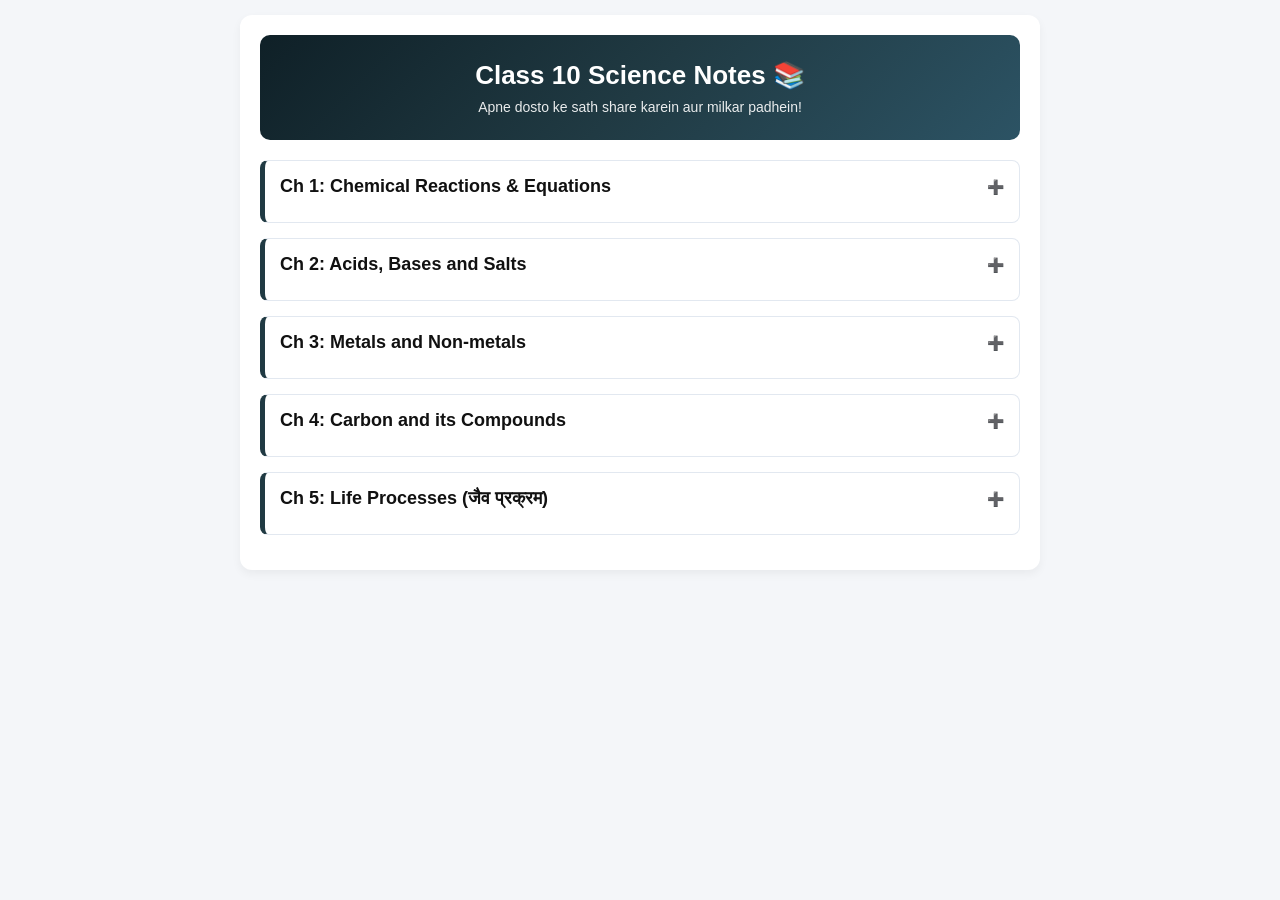
==== commit 23da8054: "index.html" ====
--- a/index.html
+++ b/index.html
@@ -3,291 +3,117 @@
 <head>
     <meta charset="UTF-8">
     <meta name="viewport" content="width=device-width, initial-scale=1.0">
-    <title>Download Free Hand Written Notes</title>
+    <title>Class 10 Science Premium Notes</title>
     <style>
         * { margin: 0; padding: 0; box-sizing: border-box; font-family: Arial, sans-serif; }
-        body { background-color: #f0f2f5; color: #333; padding: 20px; }
-        .container { max-width: 1100px; margin: 0 auto; background: #ffffff; padding: 30px; border-radius: 12px; box-shadow: 0 4px 15px rgba(0,0,0,0.05); }
-        .header-banner { background: linear-gradient(135deg, #1e3a8a, #0d253f); color: white; padding: 30px; border-radius: 10px; text-align: center; margin-bottom: 25px; position: relative; }
-        .header-banner h1 { font-size: 32px; margin-bottom: 10px; font-weight: bold; }
-        .header-banner p { font-size: 16px; opacity: 0.9; }
-        .delete-bar-container { margin: 15px 0 5px 0; display: flex; justify-content: center; }
-        .delete-history-btn { background: #e63946; color: white; border: none; padding: 8px 16px; border-radius: 20px; cursor: pointer; font-size: 13px; font-weight: bold; transition: background 0.2s; display: none; box-shadow: 0 2px 5px rgba(0,0,0,0.2); }
-        .delete-history-btn:hover { background: #c92a3a; }
-        .auth-overlay { display: none; position: fixed; z-index: 2000; left: 0; top: 0; width: 100%; height: 100%; background: rgba(0,0,0,0.7); align-items: center; justify-content: center; }
-        .auth-box { background: white; padding: 30px; border-radius: 10px; width: 100%; max-width: 400px; text-align: center; box-shadow: 0 5px 20px rgba(0,0,0,0.3); }
-        .auth-box h2 { color: #1e3a8a; margin-bottom: 15px; }
-        .auth-box input { width: 100%; padding: 12px; margin-bottom: 15px; border: 2px solid #ddd; border-radius: 6px; outline: none; font-size: 15px; }
-        .auth-box input:focus { border-color: #1e3a8a; }
-        .auth-box button { width: 100%; background: #1e3a8a; color: white; border: none; padding: 12px; border-radius: 6px; font-size: 16px; font-weight: bold; cursor: pointer; }
-        .auth-box button:hover { background: #12255c; }
-        .tab-navigation { display: flex; justify-content: center; gap: 15px; margin-bottom: 30px; border-bottom: 2px solid #ddd; padding-bottom: 10px; }
-        .tab-btn { background: none; border: none; font-size: 18px; font-weight: bold; color: #777; cursor: pointer; padding: 10px 20px; transition: all 0.3s; }
-        .tab-btn.active { color: #1e3a8a; border-bottom: 4px solid #1e3a8a; }
-        .search-container { max-width: 600px; margin: 0 auto 35px auto; position: relative; display: flex; align-items: center; }
-        .search-container input { width: 100%; padding: 15px 50px 15px 20px; font-size: 16px; border: 2px solid #ddd; border-radius: 30px; outline: none; transition: all 0.3s; }
-        .search-container input:focus { border-color: #1e3a8a; box-shadow: 0 0 8px rgba(30, 58, 138, 0.2); }
-        .clear-search-btn { position: absolute; right: 20px; background: #ccc; border: none; color: white; width: 24px; height: 24px; border-radius: 50%; cursor: pointer; display: none; align-items: center; justify-content: center; font-weight: bold; font-size: 12px; }
-        .clear-search-btn:hover { background: #999; }
-        .subject-filter { display: flex; justify-content: center; gap: 10px; margin-bottom: 25px; flex-wrap: wrap; }
-        .sub-filter-btn { background: #e2e8f0; border: none; padding: 8px 16px; border-radius: 20px; cursor: pointer; font-weight: 600; color: #4a5568; }
-        .sub-filter-btn.active { background: #1e3a8a; color: white; }
-        .content-panel { display: none; }
-        .content-panel.active { display: block; }
-        .chapters-grid { display: grid; grid-template-columns: 1fr; gap: 20px; }
-        @media (min-width: 768px) { .chapters-grid { grid-template-columns: 1fr 1fr; } }
-        .chapter-card { background: #ffffff; border: 1px solid #e2e8f0; border-radius: 8px; padding: 20px; display: flex; flex-direction: column; justify-content: space-between; border-left: 5px solid #1e3a8a; position: relative; }
-        .card-header-tags { display: flex; gap: 5px; margin-bottom: 10px; }
-        .tag { font-size: 11px; padding: 4px 8px; border-radius: 4px; font-weight: bold; text-transform: uppercase; }
-        .tag-handwritten { background: #fef3c7; color: #d97706; border: 1px solid #fcd34d; }
-        .tag-digital { background: #dcfce7; color: #15803d; border: 1px solid #bbf7d0; }
-        .tag-subject { background: #e0f2fe; color: #0369a1; }
-        .chapter-card h3 { font-size: 18px; color: #0d253f; margin-bottom: 8px; }
-        .chapter-card p { font-size: 14px; color: #64748b; margin-bottom: 15px; }
-        .btn-group { display: flex; gap: 10px; }
-        .btn { flex: 1; text-align: center; background-color: #1e3a8a; color: white; padding: 12px; border-radius: 6px; font-weight: 600; font-size: 14px; cursor: pointer; border: none; text-decoration: none; }
-        .btn:hover { background-color: #12255c; }
-        .btn-last-read { background-color: #d97706 !important; }
-        #no-results { display: none; text-align: center; color: #ef4444; font-weight: bold; margin-top: 30px; font-size: 18px; }
-        .modal { display: none; position: fixed; z-index: 3000; left: 0; top: 0; width: 100%; height: 100%; background-color: rgba(0,0,0,0.6); overflow-y: auto; padding: 20px; }
-        .modal-content { background-color: #fff; margin: 30px auto; padding: 30px; border-radius: 12px; max-width: 850px; position: relative; box-shadow: 0 5px 25px rgba(0,0,0,0.2); line-height: 1.8; }
-        .close-btn { position: absolute; right: 20px; top: 15px; font-size: 30px; cursor: pointer; color: #aaa; }
-        .close-btn:hover { color: #333; }
-        .modal-content h2 { color: #0d253f; border-bottom: 3px solid #1e3a8a; padding-bottom: 8px; margin-bottom: 20px; }
-        .modal-content h3 { color: #1e3a8a; margin-top: 25px; margin-bottom: 10px; font-size: 19px; }
-        .modal-content p { margin-bottom: 15px; font-size: 15px; color: #334155; }
-        .modal-content ul { margin-left: 25px; margin-bottom: 15px; }
-        .modal-content li { margin-bottom: 6px; font-size: 15px; }
-        .formula-box { background-color: #f8fafc; border-left: 5px solid #1e3a8a; padding: 15px; margin: 15px 0; border-radius: 4px; font-weight: bold; color: #0f172a; font-family: 'Courier New', Courier, monospace; white-space: pre-wrap; }
+        body { background-color: #f4f6f9; color: #333; padding: 15px; }
+        .container { max-width: 800px; margin: 0 auto; background: white; padding: 20px; border-radius: 12px; box-shadow: 0 4px 10px rgba(0,0,0,0.05); }
+        .header { background: linear-gradient(135deg, #0f2027, #203a43, #2c5364); color: white; padding: 25px; border-radius: 10px; text-align: center; margin-bottom: 20px; }
+        .header h1 { font-size: 26px; margin-bottom: 8px; }
+        .header p { font-size: 14px; opacity: 0.9; }
+        .chapter-box { background: #fff; border: 1px solid #e2e8f0; border-left: 5px solid #203a43; border-radius: 8px; margin-bottom: 15px; padding: 15px; }
+        .chapter-title { font-size: 18px; color: #111; font-weight: bold; margin-bottom: 10px; cursor: pointer; display: flex; justify-content: space-between; align-items: center; }
+        .chapter-content { display: none; padding-top: 10px; border-top: 1px dashed #ddd; margin-top: 10px; line-height: 1.7; color: #444; }
+        .chapter-content h3 { color: #203a43; margin: 15px 0 5px 0; font-size: 16px; }
+        .chapter-content ul { margin-left: 20px; margin-bottom: 10px; }
+        .formula { background: #f8fafc; border-left: 3px solid #203a43; padding: 10px; font-family: monospace; margin: 10px 0; font-weight: bold; color: #000; }
+        .open .chapter-content { display: block; }
+        .toggle-icon::after { content: '➕'; font-size: 14px; }
+        .open .toggle-icon::after { content: '➖'; }
     </style>
 </head>
 <body>
-<div id="auth-modal" class="auth-overlay">
-    <div class="auth-box">
-        <h2>Student Account Portal</h2>
-        <p style="margin-bottom: 15px; color: #64748b; font-size: 14px;">Bina copy-paste kiye genuine dashboard access karein.</p>
-        <input type="text" id="username-input" placeholder="Apna Poora Naam Likhein..." required>
-        <input type="password" id="password-input" placeholder="Set New Password..." required>
-        <button onclick="handleSignup()">Login / Register</button>
+
+<div class="container">
+    <div class="header">
+        <h1>Class 10 Science Notes 📚</h1>
+        <p>Apne dosto ke sath share karein aur milkar padhein!</p>
     </div>
-</div>
-<div class="container">
-    <div class="header-banner">
-        <h1 id="welcome-title">"Download free hand written notes"</h1>
-        <p id="student-welcome-msg">Premium study network built exactly for top performance.</p>
-        <p id="last-read-tracker" style="margin-top: 12px; font-size: 14px; color: #fef08a; font-weight: bold; display: none;"></p>
-        <div class="delete-bar-container"><button id="delete-bar-btn" class="delete-history-btn" onclick="clearOldNotesHistory()">🗑️ Clear Old History / Delete Bar</button></div>
-    </div>
-    <div class="tab-navigation">
-        <button class="tab-btn active" onclick="switchMainTab('class10')">Class 10 Syllabus</button>
-        <button class="tab-btn" onclick="switchMainTab('coding')">Coding Courses</button>
-    </div>
-    <div class="search-container">
-        <input type="text" id="master-search" placeholder="Chapter ka naam, code ya topic search karein..." onkeyup="executeSearch()">
-        <button id="clear-search-x" class="clear-search-btn" onclick="clearSearchBar()">&times;</button>
-    </div>
-        <div id="panel-class10" class="content-panel active">
-        <div class="subject-filter">
-            <button class="sub-filter-btn active" id="btn-sub-all10" onclick="filterSubject('all', '10')">All Subjects</button>
-            <button class="sub-filter-btn" id="btn-sub-math" onclick="filterSubject('math', '10')">Maths</button>
-            <button class="sub-filter-btn" id="btn-sub-science" onclick="filterSubject('science', '10')">Science</button>
+
+    <!-- Chapter 1 -->
+    <div class="chapter-box">
+        <div class="chapter-title" onclick="toggleChapter(this)">
+            <span>Ch 1: Chemical Reactions & Equations</span>
+            <span class="toggle-icon"></span>
         </div>
-        <div class="chapters-grid" id="grid-class10">
-            <div class="chapter-card" data-subject="math" data-search="chapter 1 real numbers vastavik sankhyae maths"><div class="card-header-tags"><span class="tag tag-handwritten">Handwritten</span><span class="tag tag-subject">Maths</span></div><h3>Ch 1: Real Numbers</h3><p>Fundamental Theorem of Arithmetic, Rational proofs.</p><button class="btn" id="btn-m1" onclick="loadStudyMaterial('m1', 'Class 10 Maths - Ch 1')">View Page</button></div>
-            <div class="chapter-card" data-subject="math" data-search="chapter 2 polynomials bahupad maths"><div class="card-header-tags"><span class="tag tag-digital">Digital</span><span class="tag tag-subject">Maths</span></div><h3>Ch 2: Polynomials</h3><p>Relationship between Zeroes & Coefficients.</p><button class="btn" id="btn-m2" onclick="loadStudyMaterial('m2', 'Class 10 Maths - Ch 2')">View Page</button></div>
-            <div class="chapter-card" data-subject="math" data-search="chapter 3 pair of linear equations maths"><div class="card-header-tags"><span class="tag tag-handwritten">Handwritten</span><span class="tag tag-subject">Maths</span></div><h3>Ch 3: Pair of Linear Equations</h3><p>Substitution, Elimination methods.</p><button class="btn" id="btn-m3" onclick="loadStudyMaterial('m3', 'Class 10 Maths - Ch 3')">View Page</button></div>
-            <div class="chapter-card" data-subject="math" data-search="chapter 4 quadratic equations dvighat samikaran maths"><div class="card-header-tags"><span class="tag tag-handwritten">Handwritten</span><span class="tag tag-subject">Maths</span></div><h3>Ch 4: Quadratic Equations</h3><p>Standard Form, Quadratic Formula, Nature of Roots.</p><button class="btn" id="btn-m4" onclick="loadStudyMaterial('m4', 'Class 10 Maths - Ch 4')">View Page</button></div>
-            <div class="chapter-card" data-subject="math" data-search="chapter 5 arithmetic progressions ap samantar shredi maths"><div class="card-header-tags"><span class="tag tag-digital">Digital</span><span class="tag tag-subject">Maths</span></div><h3>Ch 5: AP</h3><p>Finding nth term and Sum of first n terms.</p><button class="btn" id="btn-m5" onclick="loadStudyMaterial('m5', 'Class 10 Maths - Ch 5')">View Page</button></div>
-            <div class="chapter-card" data-subject="math" data-search="chapter 6 triangles tribhuj maths"><div class="card-header-tags"><span class="tag tag-handwritten">Handwritten</span><span class="tag tag-subject">Maths</span></div><h3>Ch 6: Triangles</h3><p>Similarity of Triangles, Basic Proportionality Theorem.</p><button class="btn" id="btn-m6" onclick="loadStudyMaterial('m6', 'Class 10 Maths - Ch 6')">View Page</button></div>
-            <div class="chapter-card" data-subject="math" data-search="chapter 7 coordinate geometry nirdeshank jyamiti maths"><div class="card-header-tags"><span class="tag tag-digital">Digital</span><span class="tag tag-subject">Maths</span></div><h3>Ch 7: Coordinate Geometry</h3><p>Distance Formula, Section Formula coordinate logic.</p><button class="btn" id="btn-m7" onclick="loadStudyMaterial('m7', 'Class 10 Maths - Ch 7')">View Page</button></div>
-            <div class="chapter-card" data-subject="math" data-search="chapter 8 introduction to trigonometry trikonmiti maths"><div class="card-header-tags"><span class="tag tag-handwritten">Handwritten</span><span class="tag tag-subject">Maths</span></div><h3>Ch 8: Introduction to Trigonometry</h3><p>Trigonometric Ratios, Specific Angles values table, Identities.</p><button class="btn" id="btn-m8" onclick="loadStudyMaterial('m8', 'Class 10 Maths - Ch 8')">View Page</button></div>
-            <div class="chapter-card" data-subject="math" data-search="chapter 9 some applications of trigonometry height distance maths"><div class="card-header-tags"><span class="tag tag-handwritten">Handwritten</span><span class="tag tag-subject">Maths</span></div><h3>Ch 9: Applications of Trigonometry</h3><p>Heights and Distances, Angle of Elevation.</p><button class="btn" id="btn-m9" onclick="loadStudyMaterial('m9', 'Class 10 Maths - Ch 9')">View Page</button></div>
-            <div class="chapter-card" data-subject="math" data-search="chapter 10 circles vritt maths"><div class="card-header-tags"><span class="tag tag-digital">Digital</span><span class="tag tag-subject">Maths</span></div><h3>Ch 10: Circles</h3><p>Tangent theorems, external point tangent properties.</p><button class="btn" id="btn-m10" onclick="loadStudyMaterial('m10', 'Class 10 Maths - Ch 10')">View Page</button></div>
-            <div class="chapter-card" data-subject="math" data-search="chapter 11 constructions rachnaye maths"><div class="card-header-tags"><span class="tag tag-handwritten">Handwritten</span><span class="tag tag-subject">Maths</span></div><h3>Ch 11: Constructions</h3><p>Division of line segment, Tangents geometry rules.</p><button class="btn" id="btn-m11" onclick="loadStudyMaterial('m11', 'Class 10 Maths - Ch 11')">View Page</button></div>
-            <div class="chapter-card" data-subject="math" data-search="chapter 12 areas related to circles vritt k kshtrafal maths"><div class="card-header-tags"><span class="tag tag-digital">Digital</span><span class="tag tag-subject">Maths</span></div><h3>Ch 12: Areas Related to Circles</h3><p>Area of Sector and Segment of a circle.</p><button class="btn" id="btn-m12" onclick="loadStudyMaterial('m12', 'Class 10 Maths - Ch 12')">View Page</button></div>
-            <div class="chapter-card" data-subject="math" data-search="chapter 13 surface areas and volumes prishthiya k क्षेत्रफल maths"><div class="card-header-tags"><span class="tag tag-handwritten">Handwritten</span><span class="tag tag-subject">Maths</span></div><h3>Ch 13: Surface Areas and Volumes</h3><p>Cube, Cylinder, Cone area & volume formulas.</p><button class="btn" id="btn-m13" onclick="loadStudyMaterial('m13', 'Class 10 Maths - Ch 13')">View Page</button></div>
-            <div class="chapter-card" data-subject="math" data-search="chapter 14 statistics sankhyiki maths"><div class="card-header-tags"><span class="tag tag-digital">Digital</span><span class="tag tag-subject">Maths</span></div><h3>Ch 14: Statistics</h3><p>Mean, Median, Mode calculation formulas.</p><button class="btn" id="btn-m14" onclick="loadStudyMaterial('m14', 'Class 10 Maths - Ch 14')">View Page</button></div>
-            <div class="chapter-card" data-subject="math" data-search="chapter 15 probability prayikta maths"><div class="card-header-tags"><span class="tag tag-handwritten">Handwritten</span><span class="tag tag-subject">Maths</span></div><h3>Ch 15: Probability</h3><p>Dice, Coins and Card deck probability distribution.</p><button class="btn" id="btn-m15" onclick="loadStudyMaterial('m15', 'Class 10 Maths - Ch 15')">View Page</button></div>
-            <div class="chapter-card" data-subject="science" data-search="chapter 1 chemical reactions equations science"><div class="card-header-tags"><span class="tag tag-handwritten">Handwritten</span><span class="tag tag-subject">Science</span></div><h3>Ch 1: Chemical Reactions</h3><p>Balancing, Combination, Decomposition.</p><button class="btn" id="btn-s1" onclick="loadStudyMaterial('s1', 'Class 10 Science - Ch 1')">View Page</button></div>
-            <div class="chapter-card" data-subject="science" data-search="chapter 2 acids bases salts aml kshar lavan science"><div class="card-header-tags"><span class="tag tag-digital">Digital</span><span class="tag tag-subject">Science</span></div><h3>Ch 2: Acids, Bases and Salts</h3><p>pH indicators, Neutralisation, Baking Soda.</p><button class="btn" id="btn-s2" onclick="loadStudyMaterial('s2', 'Class 10 Science - Ch 2')">View Page</button></div>
-            <div class="chapter-card" data-subject="science" data-search="chapter 3 metals non metals dhatu adhatu science"><div class="card-header-tags"><span class="tag tag-handwritten">Handwritten</span><span class="tag tag-subject">Science</span></div><h3>Ch 3: Metals and Non-metals</h3><p>Physical & Chemical properties, Reactivity series.</p><button class="btn" id="btn-s3" onclick="loadStudyMaterial('s3', 'Class 10 Science - Ch 3')">View Page</button></div>
-            <div class="chapter-card" data-subject="science" data-search="chapter 4 carbon its compounds carbon yogik science"><div class="card-header-tags"><span class="tag tag-digital">Digital</span><span class="tag tag-subject">Science</span></div><h3>Ch 4: Carbon and its Compounds</h3><p>Covalent bonds, Saturated Hydrocarbons.</p><button class="btn" id="btn-s4" onclick="loadStudyMaterial('s4', 'Class 10 Science - Ch 4')">View Page</button></div>
-            <div class="chapter-card" data-subject="science" data-search="chapter 5 life processes jaiv prakram science"><div class="card-header-tags"><span class="tag tag-handwritten">Handwritten</span><span class="tag tag-subject">Science</span></div><h3>Ch 5: Life Processes</h3><p>Nutrition, Photosynthesis, Respiration, Excretion.</p><button class="btn" id="btn-s5" onclick="loadStudyMaterial('s5', 'Class 10 Science - Ch 5')">View Page</button></div>
-            <div class="chapter-card" data-subject="science" data-search="chapter 6 control coordination niyantran samnvay science"><div class="card-header-tags"><span class="tag tag-digital">Digital</span><span class="tag tag-subject">Science</span></div><h3>Ch 6: Control and Coordination</h3><p>Nervous system, Neurons structure, Brain, Hormones.</p><button class="btn" id="btn-s6" onclick="loadStudyMaterial('s6', 'Class 10 Science - Ch 6')">View Page</button></div>
-            <div class="chapter-card" data-subject="science" data-search="chapter 7 how do organisms reproduce jeev janan science"><div class="card-header-tags"><span class="tag tag-handwritten">Handwritten</span><span class="tag tag-subject">Science</span></div><h3>Ch 7: How do Organisms Reproduce?</h3><p>Asexual and Sexual propagation rules.</p><button class="btn" id="btn-s7" onclick="loadStudyMaterial('s7', 'Class 10 Science - Ch 7')">View Page</button></div>
-            <div class="chapter-card" data-subject="science" data-search="chapter 8 heredity science"><div class="card-header-tags"><span class="tag tag-digital">Digital</span><span class="tag tag-subject">Science</span></div><h3>Ch 8: Heredity</h3><p>Mendel's Laws, Cross patterns, Sex Determination.</p><button class="btn" id="btn-s8" onclick="loadStudyMaterial('s8', 'Class 10 Science - Ch 8')">View Page</button></div>
-            <div class="chapter-card" data-subject="science" data-search="chapter 9 light reflection refraction science"><div class="card-header-tags"><span class="tag tag-handwritten">Handwritten</span><span class="tag tag-subject">Science</span></div><h3>Ch 9: Light - Reflection & Refraction</h3><p>Spherical Mirrors, Lenses, Magnification.</p><button class="btn" id="btn-s9" onclick="loadStudyMaterial('s9', 'Class 10 Science - Ch 9')">View Page</button></div>
-            <div class="chapter-card" data-subject="science" data-search="chapter 10 human eye colorful world science"><div class="card-header-tags"><span class="tag tag-digital">Digital</span><span class="tag tag-subject">Science</span></div><h3>Ch 10: Human Eye & Colorful World</h3><p>Vision defects, Prism dispersion, Atmospheric refraction.</p><button class="btn" id="btn-s10" onclick="loadStudyMaterial('s10', 'Class 10 Science - Ch 10')">View Page</button></div>
-            <div class="chapter-card" data-subject="science" data-search="chapter 11 electricity vidyut current science"><div class="card-header-tags"><span class="tag tag-handwritten">Handwritten</span><span class="tag tag-subject">Science</span></div><h3>Ch 11: Electricity</h3><p>Ohm's Law, Resistance series & parallel layouts.</p><button class="btn" id="btn-s11" onclick="loadStudyMaterial('s11', 'Class 10 Science - Ch 11')">View Page</button></div>
-            <div class="chapter-card" data-subject="science" data-search="chapter 12 magnetic effects of current science"><div class="card-header-tags"><span class="tag tag-digital">Digital</span><span class="tag tag-subject">Science</span></div><h3>Ch 12: Magnetic Effects of Current</h3><p>Field lines rules, Solenoids, Fleming's rules.</p><button class="btn" id="btn-s12" onclick="loadStudyMaterial('s12', 'Class 10 Science - Ch 12')">View Page</button></div>
-            <div class="chapter-card" data-subject="science" data-search="chapter 13 our environment paryavaran science"><div class="card-header-tags"><span class="tag tag-handwritten">Handwritten</span><span class="tag tag-subject">Science</span></div><h3>Ch 13: Our Environment</h3><p>Ecosystem items, Food web, 10% Energy law.</p><button class="btn" id="btn-s13" onclick="loadStudyMaterial('s13', 'Class 10 Science - Ch 13')">View Page</button></div>
-        </div>
-                </div>
-                        <div id="panel-coding" class="content-panel">
-        <div class="subject-filter">
-            <button class="sub-filter-btn active" id="btn-sub-allcoding" onclick="filterSubject('all', 'coding')">All Tech</button>
-            <button class="sub-filter-btn" id="btn-sub-html" onclick="filterSubject('html', 'coding')">HTML</button>
-            <button class="sub-filter-btn" id="btn-sub-css" onclick="filterSubject('css', 'coding')">CSS</button>
-            <button class="sub-filter-btn" id="btn-sub-js" onclick="filterSubject('js', 'coding')">JavaScript</button>
-            <button class="sub-filter-btn" id="btn-sub-python" onclick="filterSubject('python', 'coding')">Python</button>
-        </div>
-        <div class="chapters-grid" id="grid-coding">
-            <div class="chapter-card" data-subject="html" data-search="html basic tags boilerplate web coding"><div class="card-header-tags"><span class="tag tag-digital">Digital</span><span class="tag tag-subject">HTML</span></div><h3>HTML5 Basics</h3><p>Tags, Elements, Attributes, Layout boilerplate.</p><button class="btn" id="btn-c1" onclick="loadStudyMaterial('c1', 'Coding - HTML5 Basics')">View Page</button></div>
-            <div class="chapter-card" data-subject="css" data-search="css flexbox grid responsiveness coding"><div class="card-header-tags"><span class="tag tag-digital">Digital</span><span class="tag tag-subject">CSS</span></div><h3>CSS3 Styling & Grid</h3><p>Selectors, Box Model, Flexbox layout engine.</p><button class="btn" id="btn-c2" onclick="loadStudyMaterial('c2', 'Coding - CSS3 Layouts')">View Page</button></div>
-            <div class="chapter-card" data-subject="js" data-search="javascript localstorage arrays dynamics coding"><div class="card-header-tags"><span class="tag tag-handwritten">Handwritten</span><span class="tag tag-subject">JavaScript</span></div><h3>Modern JavaScript (JS)</h3><p>Variables, DOM Manipulation, LocalStorage.</p><button class="btn" id="btn-c3" onclick="loadStudyMaterial('c3', 'Coding - Modern JavaScript')">View Page</button></div>
-            <div class="chapter-card" data-subject="python" data-search="python data structures loops coding"><div class="card-header-tags"><span class="tag tag-handwritten">Handwritten</span><span class="tag tag-subject">Python</span></div><h3>Python Core Concepts</h3><p>Syntax rules, Loops, Lists, Functions.</p><button class="btn" id="btn-c4" onclick="loadStudyMaterial('c4', 'Coding - Python Core')">View Page</button></div>
+        <div class="chapter-content">
+            <h3>1. Chemical Equation (रासायनिक समीकरण):</h3>
+            <p>Kisi chemical reaction ko symbols aur formulas ke roop mein likhna chemical equation kehlata hai.</p>
+            <div class="formula">Example: 2Mg + O₂ → 2MgO (Magnesium Oxide)</div>
+            <h3>2. Types of Reactions:</h3>
+            <ul>
+                <li><b>Combination Reaction:</b> Do ya do se zyada reactants milkar ek single product banate hain.</li>
+                <li><b>Decomposition Reaction:</b> Ek single reactant tootkar do ya do se zyada products banata hai.</li>
+            </ul>
         </div>
     </div>
-    <div id="no-results">Oops! Ye subject/chapter matches hamari database mein nahi mile.</div>
+
+    <!-- Chapter 2 -->
+    <div class="chapter-box">
+        <div class="chapter-title" onclick="toggleChapter(this)">
+            <span>Ch 2: Acids, Bases and Salts</span>
+            <span class="toggle-icon"></span>
+        </div>
+        <div class="chapter-content">
+            <h3>1. Acids (अम्ल):</h3>
+            <p>Swaad mein khatte hote hain aur Blue litmus ko Red kar dete hain. Ye H⁺ ions dete hain.</p>
+            <h3>2. Bases (क्षारक):</h3>
+            <p>Swaad mein kadwe hote hain aur Red litmus ko Blue kar dete hain. Ye OH⁻ ions dete hain.</p>
+            <h3>3. pH Scale:</h3>
+            <p>Acidic solutions ka pH 7 se kam hota hai, aur Basic solutions ka pH 7 se zyada hota hai. Pure water ka pH 7 hota hai.</p>
+        </div>
+    </div>
+
+    <!-- Chapter 3 -->
+    <div class="chapter-box">
+        <div class="chapter-title" onclick="toggleChapter(this)">
+            <span>Ch 3: Metals and Non-metals</span>
+            <span class="toggle-icon"></span>
+        </div>
+        <div class="chapter-content">
+            <h3>1. Properties of Metals:</h3>
+            <p>Metals chamakdar (lustrous), peetkar chadar banane layak (malleable), aur taar khinchne layak (ductile) hote hain. Ye electricity ke acche conductors hain.</p>
+            <h3>2. Reactivity Series:</h3>
+            <p>Metals ko unki reactivity ke ghatte kram mein rakhna. Potassium (K) sabse zyada reactive hai aur Gold (Au) sabse kam.</p>
+        </div>
+    </div>
+
+    <!-- Chapter 4 -->
+    <div class="chapter-box">
+        <div class="chapter-title" onclick="toggleChapter(this)">
+            <span>Ch 4: Carbon and its Compounds</span>
+            <span class="toggle-icon"></span>
+        </div>
+        <div class="chapter-content">
+            <h3>1. Covalent Bond (सहसंयोजी आबंध):</h3>
+            <p>Carbon hamesha electrons ki sharing karke bond banata hai, jise covalent bond kehte hain.</p>
+            <h3>2. Hydrocarbons:</h3>
+            <ul>
+                <li><b>Saturated (Alkane):</b> Single bond wale carbon compounds (CₙH₂ₙ₊₂).</li>
+                <li><b>Unsaturated (Alkene/Alkyne):</b> Double ya triple bond wale compounds.</li>
+            </ul>
+        </div>
+    </div>
+
+    <!-- Chapter 5 -->
+    <div class="chapter-box">
+        <div class="chapter-title" onclick="toggleChapter(this)">
+            <span>Ch 5: Life Processes (जैव प्रक्रम)</span>
+            <span class="toggle-icon"></span>
+        </div>
+        <div class="chapter-content">
+            <h3>1. Nutrition (पोषण):</h3>
+            <p>Autotrophic nutrition (plants jo apna khana khud banate hain) aur Heterotrophic nutrition (animals jo doosro par nirbhar hain).</p>
+            <h3>2. Respiration (श्वसन):</h3>
+            <p>Glucose ka tootkar energy (ATP) banana. Ye Oxygen ki presence (Aerobic) aur absence (Anaerobic) dono mein ho sakta hai.</p>
+        </div>
+    </div>
+
 </div>
-<div id="study-modal" class="modal"><div class="modal-content"><span class="close-btn" onclick="closeStudyMaterial()">&times;</span><div id="modal-render-area"></div></div></div>
+
 <script>
-    const notesVault = {
-        m1: `<h2>Maths Ch 1: Real Numbers (वास्तविक संख्याएं)</h2><h3>1. Theorem:</h3><p>HCF $\times$ LCM = $a \times b$</p>`,
-        m2: `<h2>Maths Ch 2: Polynomials (बहुपद)</h2><p>Sum of Zeroes: $\alpha + \beta = -b/a$ <br> Product: $\alpha \cdot \beta = c/a$</p>`,
-        m3: `<h2>Maths Ch 3: Linear Equations</h2><p>Unique Solution condition: $a_1/a_2 \neq b_1/b_2$</p>`,
-        m4: `<h2>Maths Ch 4: Quadratic Equations</h2><p>Discriminant ($D$) = $b^2 - 4ac$. Formula: $x = \frac{-b \pm \sqrt{D}}{2a}$</p>`,
-        m5: `<h2>Maths Ch 5: AP</h2><p>$a_n = a + (n-1)d$ | $S_n = \frac{n}{2}[2a + (n-1)d]$</p>`,
-        m6: `<h2>Maths Ch 6: Triangles</h2><p>Thales Theorem (BPT): If lines are parallel, ratios of intercept sides are equal.</p>`,
-        m7: `<h2>Maths Ch 7: Coordinate Geometry</h2><p>Distance Formula: $d = \sqrt{(x_2-x_1)^2 + (y_2-y_1)^2}$</p>`,
-        m8: `<h2>Maths Ch 8: Trigonometry</h2><p>$\sin^2\theta + \cos^2\theta = 1$ | $\tan\theta = P/B$</p>`,
-        m9: `<h2>Maths Ch 9: Applications of Trigonometry</h2><p>Angle of elevation vs depression solutions via right angle triangles.</p>`,
-        m10: `<h2>Maths Ch 10: Circles</h2><p>External point se circle par khiche gaye dono tangents ki lambai barabar hoti hai.</p>`,
-        m11: `<h2>Maths Ch 11: Constructions</h2><p>Line segments division and external tangent circle architecture blueprints.</p>`,
-        m12: `<h2>Maths Ch 12: Areas Related to Circles</h2><p>Area of Sector = $\frac{\theta}{360^\circ} \times \pi r^2$</p>`,
-        m13: `<h2>Maths Ch 13: Surface Areas and Volumes</h2><p>Cone volume = $\frac{1}{3}\pi r^2h$ | Cylinder volume = $\pi r^2h$</p>`,
-        m14: `<h2>Maths Ch 14: Statistics</h2><p>Mean ($\bar{x}$) = $\frac{\sum f_ix_i}{\sum f_i}$</p>`,
-        m15: `<h2>Maths Ch 15: Probability</h2><p>$P(E) = \frac{\text{Favorable outcomes}}{\text{Total outcomes}}$. Value matches range $0 \le P(E) \le 1$.</p>`,
-        s1: `<h2>Science Ch 1: Chemical Reactions</h2><p>Combination, Decomposition and Displacement reactions templates.</p>`,
-        s2: `<h2>Science Ch 2: Acids, Bases and Salts</h2><p>Acids (H⁺), Bases (OH⁻). pH scale: 7 Neutral.</p>`,
-        s3: `<h2>Science Ch 3: Metals and Non-metals</h2><p>Amphoteric oxides (Al₂O₃) show both acid and base actions.</p>`,
-        s4: `<h2>Science Ch 4: Carbon and its Compounds</h2><p>Covalent bonds sharing systems. Hydrocarbons architecture charts.</p>`,
-        s5: `<h2>Science Ch 5: Life Processes</h2><p>Photosynthesis mechanisms and Human Nephrons waste excretion layouts.</p>`,
-        s6: `<h2>Science Ch 6: Control and Coordination</h2><p>Reflex actions managed directly by Spinal Cord network.</p>`,
-        s7: `<h2>Science Ch 7: How do Organisms Reproduce?</h2><p>Asexual fission tracks vs Sexual zygote structural paths.</p>`,
-        s8: `<h2>Science Ch 8: Heredity</h2><p>Sex chromosomes determination criteria (Father setup XY governs gender).</p>`,
-        s9: `<h2>Science Ch 9: Light</h2><p>Mirror setup formula: $1/f = 1/v + 1/u$</p>`,
-        s10: `<h2>Science Ch 10: Human Eye</h2><p>Myopia correction demands Concave lens layout panels.</p>`,
-        s11: `<h2>Science Ch 11: Electricity</h2><p>Ohm Law: $V = IR$ | Resistance Series: $R = R_1 + R_2 + R_3$</p>`,
-        s12: `<h2>Science Ch 12: Magnetic Effects</h2><p>Magnetic field lines travel from North to South. They never intersect.</p>`,
-        s13: `<h2>Science Ch 13: Our Environment</h2><p>Energy flow follows 10% transfer rule across trophic levels.</p>`,
-        c1: `<h2>HTML5 Course Notes: Full Core Material</h2><h3>1. HTML Kya Hai?</h3><p>HTML ka full form HyperText Markup Language hai. Yeh kisi bhi website ka basic skeleton (dhancha) banane ke kaam aata hai.</p><h3>2. Important Tags Aur Unka Use:</h3><ul><li><b>&lt;h1&gt;:</b> Headings ke liye use hote hain.</li><li><b>&lt;p&gt;:</b> Paragraphs likhne ke liye use kiya jata hai.</li></ul><h3>3. Basic HTML5 Structure (Boilerplate):</h3><div class="formula-box">&lt;!DOCTYPE html&gt;\n&lt;html&gt;\n&lt;head&gt;\n  &lt;title&gt;My Page&lt;/title&gt;\n&lt;/head&gt;\n&lt;body&gt;\n  &lt;h1&gt;Welcome to Coding!&lt;/h1&gt;\n&lt;/body&gt;\n&lt;/html&gt;</div>`,
-        c2: `<h2>CSS3 Course Notes: Full Styling & Layouts</h2><h3>1. CSS Kya Hai?</h3><p>CSS ka full form Cascading Style Sheets hai. Iska kaam HTML se bani website ko sundar rang, margins, aur clean layouts dena hai.</p><h3>2. Flexbox Layout Model:</h3><p>Website ke items ko ek line mein barabar arrange karne ke liye flexbox sabse modern tool hai.</p><div class="formula-box">.parent-container {\n  display: flex;\n  justify-content: center;\n  align-items: center;\n}</div>`,
-        c3: `<h2>Modern JavaScript Course Notes: Website Functionality</h2><h3>1. JavaScript (JS) Kya Hai?</h3><p>JS ek scripting language hai jo boring aur shaant HTML website ko dynamic banati hai.</p><h3>2. LocalStorage Technology:</h3><p>Bina database ke user ka data browser ki memory mein permanently save rakhne ke liye use hota hai.</p><div class="formula-box">localStorage.setItem('username', 'Rahul');\nlet data = localStorage.getItem('username');</div>`,
-        c4: `<h2>Core Python Course Notes: Programming Logic</h2><h3>1. Python Intro:</h3><p>Python ek bahut hi aasan aur human-readable programming language hai.</p><h3>2. Loops Architecture:</h3><p>Kisi kaam ko baar-baar repeat karne ke liye loops use hote hain.</p><div class="formula-box"># 1 se 5 tak ginti print karna\nfor i in range(1, 6):\n    print("Number:", i)</div>`
-    };
-
-    let activeMainTab = 'class10';
-    let activeClass10SubFilter = 'all';
-    let activeCodingSubFilter = 'all';
-
-    window.onload = function() {
-        let savedUser = localStorage.getItem('notes_app_user');
-        if (!savedUser) { document.getElementById('auth-modal').style.display = 'flex'; }
-        else { initializeDashboard(savedUser); }
-    };
-
-    function handleSignup() {
-        let name = document.getElementById('username-input').value.trim();
-        let pass = document.getElementById('password-input').value.trim();
-        if(name === "" || pass === "") { alert("Fill all entries!"); return; }
-        localStorage.setItem('notes_app_user', name);
-        document.getElementById('auth-modal').style.display = 'none';
-        initializeDashboard(name);
-    }
-
-    function initializeDashboard(username) {
-        document.getElementById('welcome-title').innerHTML = `"Download free hand written notes" - Welcome, ${username}!`;
-        renderHistoryLabels();
-    }
-
-    function clearOldNotesHistory() {
-        localStorage.removeItem('recent_studying_key');
-        localStorage.removeItem('recent_studying_name');
-        alert("Purani read history successfully clear ho gayi hai!");
-        renderHistoryLabels(); 
-    }
-
-    function switchMainTab(targetTab) {
-        activeMainTab = targetTab;
-        document.querySelectorAll('.tab-btn').forEach(btn => btn.classList.remove('active'));
-        document.querySelectorAll('.content-panel').forEach(panel => panel.classList.remove('active'));
-        if(targetTab === 'class10') {
-            document.querySelectorAll('.tab-btn')[0].classList.add('active');
-            document.getElementById('panel-class10').classList.add('active');
-        } else {
-            document.querySelectorAll('.tab-btn')[1].classList.add('active');
-            document.getElementById('panel-coding').classList.add('active');
-        }
-        executeSearch();
-    }
-
-    function filterSubject(subject, section) {
-        if(section === '10') {
-            activeClass10SubFilter = subject;
-            document.querySelectorAll('#panel-class10 .sub-filter-btn').forEach(b => b.classList.remove('active'));
-            if(subject==='all') document.getElementById('btn-sub-all10').classList.add('active');
-            if(subject==='math') document.getElementById('btn-sub-math').classList.add('active');
-            if(subject==='science') document.getElementById('btn-sub-science').classList.add('active');
-        } else {
-            activeCodingSubFilter = subject;
-            document.querySelectorAll('#panel-coding .sub-filter-btn').forEach(b => b.classList.remove('active'));
-            if(subject==='all') document.getElementById('btn-sub-allcoding').classList.add('active');
-            if(subject==='html') document.getElementById('btn-sub-html').classList.add('active');
-            if(subject==='css') document.getElementById('btn-sub-css').classList.add('active');
-            if(subject==='js') document.getElementById('btn-sub-js').classList.add('active');
-            if(subject==='python') document.getElementById('btn-sub-python').classList.add('active');
-        }
-        executeSearch();
-    }
-
-    function executeSearch() {
-        let input = document.getElementById('master-search').value.toLowerCase().trim();
-        let clearX = document.getElementById('clear-search-x');
-        clearX.style.display = input.length > 0 ? "flex" : "none";
-        let currentGridId = activeMainTab === 'class10' ? 'grid-class10' : 'grid-coding';
-        let currentSubFilter = activeMainTab === 'class10' ? activeClass10SubFilter : activeCodingSubFilter;
-        let cards = document.getElementById(currentGridId).getElementsByClassName('chapter-card');
-        let totalVisible = 0;
-        for (let i = 0; i < cards.length; i++) {
-            let cardSubject = cards[i].getAttribute('data-subject');
-            let searchMeta = cards[i].getAttribute('data-search');
-            let matchesFilter = (currentSubFilter === 'all' || cardSubject === currentSubFilter);
-            let matchesSearch = (searchMeta.includes(input));
-            if(matchesFilter && matchesSearch) { cards[i].style.display = "flex"; totalVisible++; }
-            else { cards[i].style.display = "none"; }
-        }
-        document.getElementById('no-results').style.display = totalVisible === 0 ? "block" : "none";
-    }
-
-    function clearSearchBar() { document.getElementById('master-search').value = ""; executeSearch(); }
-
-    function loadStudyMaterial(key, name) {
-        localStorage.setItem('recent_studying_key', key);
-        localStorage.setItem('recent_studying_name', name);
-        document.getElementById('modal-render-area').innerHTML = notesVault[key];
-        document.getElementById('study-modal').style.display = "block";
-        renderHistoryLabels();
-    }
-
-    function closeStudyMaterial() { document.getElementById('study-modal').style.display = "none"; }
-
-    function renderHistoryLabels() {
-        let lastKey = localStorage.getItem('recent_studying_key');
-        let lastName = localStorage.getItem('recent_studying_name');
-        let deleteBtn = document.getElementById('delete-bar-btn');
-        document.querySelectorAll('.btn').forEach(btn => btn.classList.remove('btn-last-read'));
-        if (lastKey && lastName) {
-            let tracker = document.getElementById('last-read-tracker');
-            tracker.innerHTML = `📚 Last Viewed Course: ${lastName}`;
-            tracker.style.display = "block";
-            if(deleteBtn) deleteBtn.style.display = "block"; 
-            let TargetBtn = document.getElementById('btn-' + lastKey);
-            if(TargetBtn) TargetBtn.classList.add('btn-last-read');
-        } else {
-            document.getElementById('last-read-tracker').style.display = "none";
-            if(deleteBtn) deleteBtn.style.display = "none"; 
-        }
+    function toggleChapter(element) {
+        element.parentElement.classList.toggle('open');
     }
 </script>
 </body>
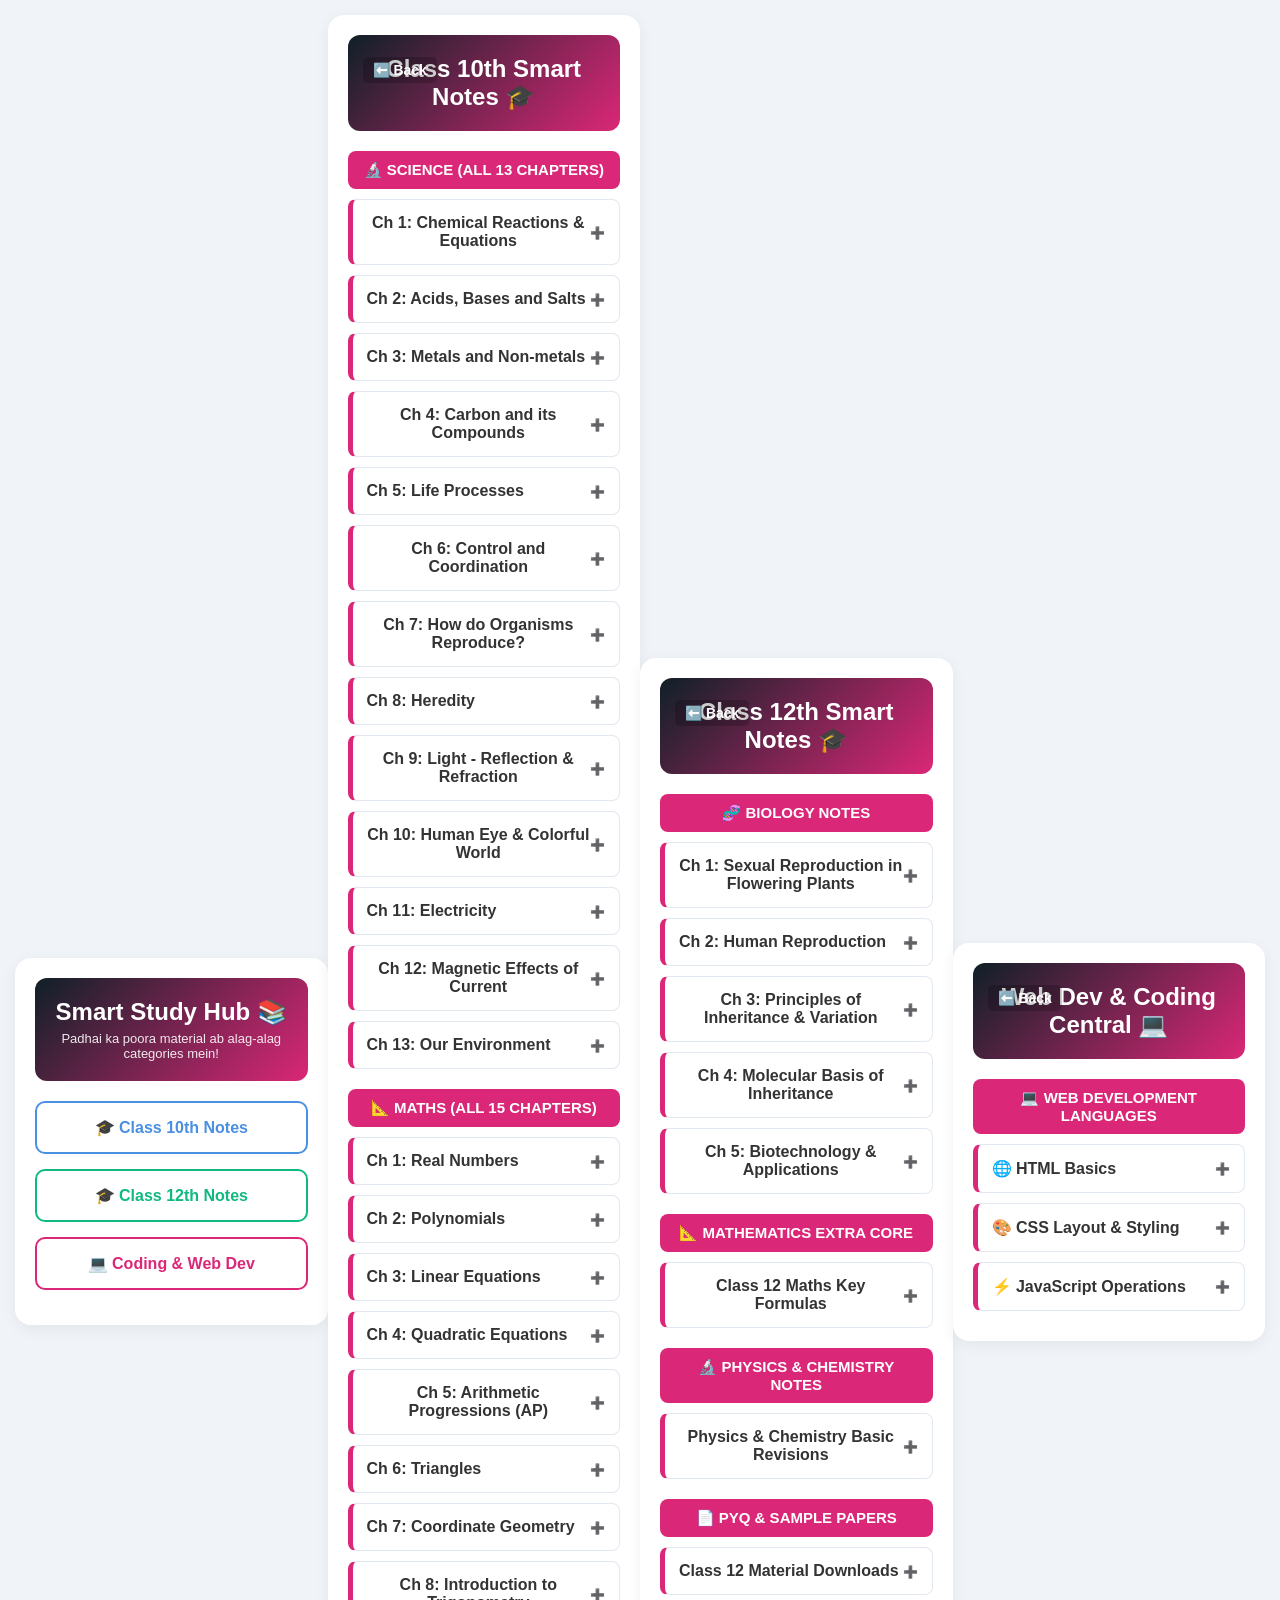
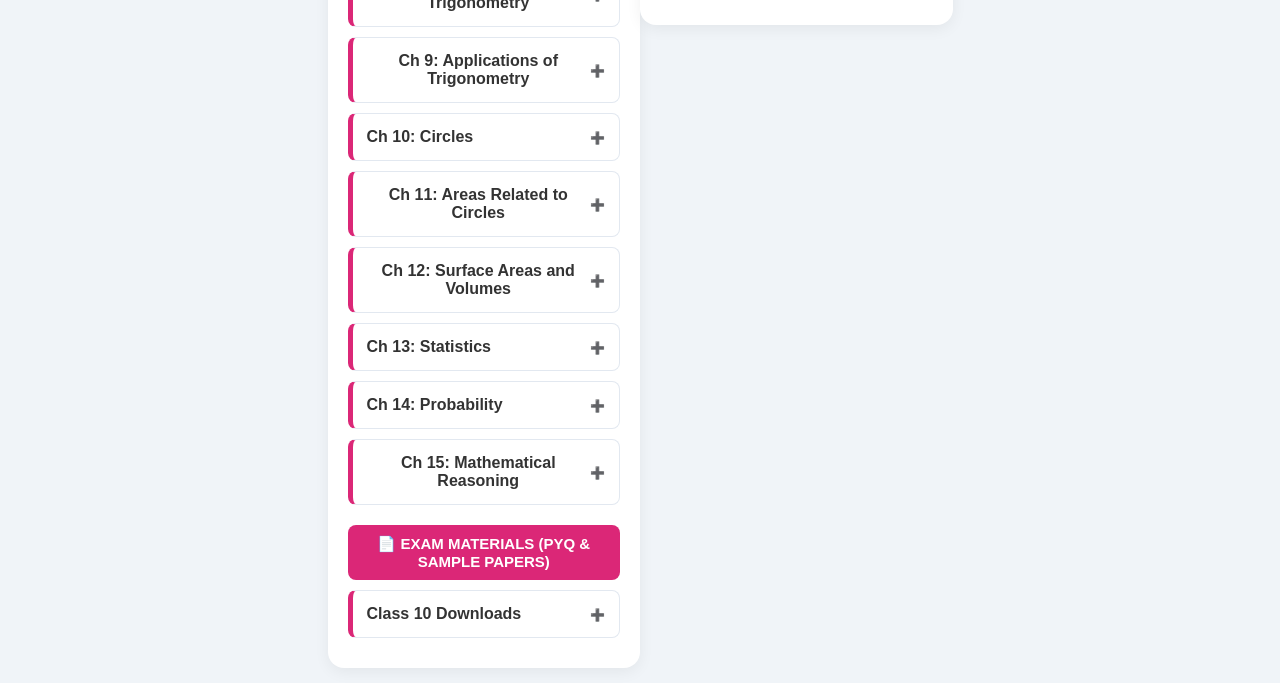
==== commit 34b13c5a: "index.html" ====
--- a/index.html
+++ b/index.html
@@ -3,118 +3,284 @@
 <head>
     <meta charset="UTF-8">
     <meta name="viewport" content="width=device-width, initial-scale=1.0">
-    <title>Class 10 Science Premium Notes</title>
-    <style>
-        * { margin: 0; padding: 0; box-sizing: border-box; font-family: Arial, sans-serif; }
-        body { background-color: #f4f6f9; color: #333; padding: 15px; }
-        .container { max-width: 800px; margin: 0 auto; background: white; padding: 20px; border-radius: 12px; box-shadow: 0 4px 10px rgba(0,0,0,0.05); }
-        .header { background: linear-gradient(135deg, #0f2027, #203a43, #2c5364); color: white; padding: 25px; border-radius: 10px; text-align: center; margin-bottom: 20px; }
-        .header h1 { font-size: 26px; margin-bottom: 8px; }
-        .header p { font-size: 14px; opacity: 0.9; }
-        .chapter-box { background: #fff; border: 1px solid #e2e8f0; border-left: 5px solid #203a43; border-radius: 8px; margin-bottom: 15px; padding: 15px; }
-        .chapter-title { font-size: 18px; color: #111; font-weight: bold; margin-bottom: 10px; cursor: pointer; display: flex; justify-content: space-between; align-items: center; }
-        .chapter-content { display: none; padding-top: 10px; border-top: 1px dashed #ddd; margin-top: 10px; line-height: 1.7; color: #444; }
-        .chapter-content h3 { color: #203a43; margin: 15px 0 5px 0; font-size: 16px; }
-        .chapter-content ul { margin-left: 20px; margin-bottom: 10px; }
-        .formula { background: #f8fafc; border-left: 3px solid #203a43; padding: 10px; font-family: monospace; margin: 10px 0; font-weight: bold; color: #000; }
+    <title>Smart Study Hub - Dashboard</title>
+    <style>
+        * { margin: 0; padding: 0; box-sizing: border-box; font-family: 'Segoe UI', Arial, sans-serif; }
+        body { background-color: #f0f4f8; color: #333; padding: 15px; display: flex; align-items: center; justify-content: center; min-height: 100vh; }
+        .container { max-width: 500px; width: 100%; background: white; padding: 25px; border-radius: 16px; box-shadow: 0 4px 15px rgba(0,0,0,0.06); text-align: center; }
+        .header { background: linear-gradient(135deg, #0f2027, #203a43, #2c5364); color: white; padding: 25px 15px; border-radius: 12px; margin-bottom: 25px; }
+        .header h1 { font-size: 24px; margin-bottom: 5px; }
+        .header p { font-size: 13px; opacity: 0.9; }
+        .menu-btn { display: block; background: #fff; color: #203a43; border: 2px solid #203a43; padding: 15px; margin-bottom: 15px; border-radius: 10px; text-decoration: none; font-size: 16px; font-weight: bold; transition: all 0.3s ease; box-shadow: 0 2px 5px rgba(0,0,0,0.02); }
+        .menu-btn:hover { background: #203a43; color: white; transform: translateY(-2px); }
+        .btn-10 { border-color: #4A90E2; color: #4A90E2; }
+        .btn-10:hover { background: #4A90E2; }
+        .btn-12 { border-color: #10b981; color: #10b981; }
+        .btn-12:hover { background: #10b981; }
+        .btn-code { border-color: #db2777; color: #db2777; }
+        .btn-code:hover { background: #db2777; }
+    </style>
+</head>
+<body>
+
+<div class="container">
+    <div class="header">
+        <h1>Smart Study Hub 📚</h1>
+        <p>Padhai ka poora material ab alag-alag categories mein!</p>
+    </div>
+
+    <a href="class10.html" class="menu-btn btn-10">🎓 Class 10th Notes</a>
+    <a href="class12.html" class="menu-btn btn-12">🎓 Class 12th Notes</a>
+    <a href="coding.html" class="menu-btn btn-code">💻 Coding & Web Dev</a>
+</div>
+
+</body>
+</html>
+<!DOCTYPE html>
+<html lang="hi">
+<head>
+    <meta charset="UTF-8">
+    <meta name="viewport" content="width=device-width, initial-scale=1.0">
+    <title>Class 10th Premium Notes</title>
+    <style>
+        * { margin: 0; padding: 0; box-sizing: border-box; font-family: 'Segoe UI', Arial, sans-serif; }
+        body { background-color: #f0f4f8; color: #333; padding: 15px; }
+        .container { max-width: 850px; margin: 0 auto; background: white; padding: 20px; border-radius: 16px; box-shadow: 0 4px 15px rgba(0,0,0,0.06); }
+        .header { background: linear-gradient(135deg, #0f2027, #4A90E2); color: white; padding: 20px; border-radius: 12px; text-align: center; margin-bottom: 20px; position: relative; }
+        .back-btn { position: absolute; left: 15px; top: 22px; color: white; text-decoration: none; font-weight: bold; font-size: 14px; background: rgba(0,0,0,0.2); padding: 5px 10px; border-radius: 5px; }
+        .section-banner { background: #4A90E2; color: white; padding: 10px 15px; font-size: 15px; font-weight: bold; border-radius: 8px; margin: 20px 0 10px 0; }
+        .chapter-box { background: #fff; border: 1px solid #e2e8f0; border-left: 5px solid #4A90E2; border-radius: 8px; margin-bottom: 10px; padding: 14px; }
+        .chapter-title { font-size: 16px; font-weight: 600; cursor: pointer; display: flex; justify-content: space-between; align-items: center; }
+        .chapter-content { display: none; padding-top: 12px; border-top: 1px dashed #cbd5e1; margin-top: 12px; line-height: 1.7; }
+        .formula { background: #f8fafc; border-left: 3px solid #4A90E2; padding: 10px; font-family: monospace; margin: 10px 0; font-weight: bold; }
         .open .chapter-content { display: block; }
-        .toggle-icon::after { content: '➕'; font-size: 14px; }
+        .toggle-icon::after { content: '➕'; font-size: 12px; }
         .open .toggle-icon::after { content: '➖'; }
-    </style>
-</head>
-<body>
-
-<div class="container">
-    <div class="header">
-        <h1>Class 10 Science Notes 📚</h1>
-        <p>Apne dosto ke sath share karein aur milkar padhein!</p>
-    </div>
-
-    <!-- Chapter 1 -->
-    <div class="chapter-box">
-        <div class="chapter-title" onclick="toggleChapter(this)">
-            <span>Ch 1: Chemical Reactions & Equations</span>
-            <span class="toggle-icon"></span>
+        .download-btn { display: inline-block; background: #4A90E2; color: white; padding: 8px 16px; border-radius: 6px; text-decoration: none; font-weight: bold; font-size: 13px; margin: 5px 5px 0 0; }
+    </style>
+</head>
+<body>
+
+<div class="container">
+    <div class="header">
+        <a href="index.html" class="back-btn">⬅️ Back</a>
+        <h2>Class 10th Smart Notes 🎓</h2>
+    </div>
+
+    <div class="section-banner">🔬 SCIENCE (ALL 13 CHAPTERS)</div>
+    <div class="chapter-box">
+        <div class="chapter-title" onclick="toggleChapter(this)"><span>Ch 1: Chemical Reactions & Equations</span><span class="toggle-icon"></span></div>
+        <div class="chapter-content"><p>Reaction symbols ke roop mein likhna chemical equation hai.</p><div class="formula">2Mg + O₂ → 2MgO</div></div>
+    </div>
+    <div class="chapter-box">
+        <div class="chapter-title" onclick="toggleChapter(this)"><span>Ch 2: Acids, Bases and Salts</span><span class="toggle-icon"></span></div>
+        <div class="chapter-content"><p>Acids swaad mein khatte (H⁺ ions) aur Bases kadwe (OH⁻ ions) hote hain. Neutral pH = 7.</p></div>
+    </div>
+    <div class="chapter-box">
+        <div class="chapter-title" onclick="toggleChapter(this)"><span>Ch 3: Metals and Non-metals</span><span class="toggle-icon"></span></div>
+        <div class="chapter-content"><p>Metals Lustrous, Malleable aur Ductile hote hain. Electricity ke acche conductor hain.</p></div>
+    </div>
+    <div class="chapter-box">
+        <div class="chapter-title" onclick="toggleChapter(this)"><span>Ch 4: Carbon and its Compounds</span><span class="toggle-icon"></span></div>
+        <div class="chapter-content"><p>Carbon sharing se covalent bond banata hai. Alkanes formula: CₙH₂ₙ₊₂.</p></div>
+    </div>
+    <div class="chapter-box">
+        <div class="chapter-title" onclick="toggleChapter(this)"><span>Ch 5: Life Processes</span><span class="toggle-icon"></span></div>
+        <div class="chapter-content"><p>Nutrition, Respiration, Transportation, aur Excretion biological processes hain.</p></div>
+    </div>
+    <div class="chapter-box">
+        <div class="chapter-title" onclick="toggleChapter(this)"><span>Ch 6: Control and Coordination</span><span class="toggle-icon"></span></div>
+        <div class="chapter-content"><p>Nervous system aur hormones body control karte hain. Neuron basic unit hai.</p></div>
+    </div>
+    <div class="chapter-box">
+        <div class="chapter-title" onclick="toggleChapter(this)"><span>Ch 7: How do Organisms Reproduce?</span><span class="toggle-icon"></span></div>
+        <div class="chapter-content"><p>Asexual (Fission, Budding) aur Sexual (Plants & Humans) reproduction methods.</p></div>
+    </div>
+    <div class="chapter-box">
+        <div class="chapter-title" onclick="toggleChapter(this)"><span>Ch 8: Heredity</span><span class="toggle-icon"></span></div>
+        <div class="chapter-content"><p>Gregor Mendel ne pea plant par laws diye. XX=Female, XY=Male.</p></div>
+    </div>
+    <div class="chapter-box">
+        <div class="chapter-title" onclick="toggleChapter(this)"><span>Ch 9: Light - Reflection & Refraction</span><span class="toggle-icon"></span></div>
+        <div class="chapter-content"><div class="formula">Mirror: 1/f = 1/v + 1/u | Lens: 1/f = 1/v - 1/u</div></div>
+    </div>
+    <div class="chapter-box">
+        <div class="chapter-title" onclick="toggleChapter(this)"><span>Ch 10: Human Eye & Colorful World</span><span class="toggle-icon"></span></div>
+        <div class="chapter-content"><p>Myopia (Concave lens) aur Hypermetropia (Convex lens) vision defects hain.</p></div>
+    </div>
+    <div class="chapter-box">
+        <div class="chapter-title" onclick="toggleChapter(this)"><span>Ch 11: Electricity</span><span class="toggle-icon"></span></div>
+        <div class="chapter-content"><div class="formula">Ohm's Law: V = IR | Series: R = R₁+R₂ | Parallel: 1/R = 1/R₁+1/R₂</div></div>
+    </div>
+    <div class="chapter-box">
+        <div class="chapter-title" onclick="toggleChapter(this)"><span>Ch 12: Magnetic Effects of Current</span><span class="toggle-icon"></span></div>
+        <div class="chapter-content"><p>Right-Hand Thumb rule aur Fleming's rules magnet fields ko define karte hain.</p></div>
+    </div>
+    <div class="chapter-box">
+        <div class="chapter-title" onclick="toggleChapter(this)"><span>Ch 13: Our Environment</span><span class="toggle-icon"></span></div>
+        <div class="chapter-content"><p>Food chain ecosystem banati hai. 10% energy transfer rule implement hota hai.</p></div>
+    </div>
+
+    <div class="section-banner">📐 MATHS (ALL 15 CHAPTERS)</div>
+    <div class="chapter-box"><div class="chapter-title" onclick="toggleChapter(this)"><span>Ch 1: Real Numbers</span><span class="toggle-icon"></span></div><div class="chapter-content"><div class="formula">HCF × LCM = a × b</div></div></div>
+    <div class="chapter-box"><div class="chapter-title" onclick="toggleChapter(this)"><span>Ch 2: Polynomials</span><span class="toggle-icon"></span></div><div class="chapter-content"><div class="formula">α + β = -b/a | αβ = c/a</div></div></div>
+    <div class="chapter-box"><div class="chapter-title" onclick="toggleChapter(this)"><span>Ch 3: Linear Equations</span><span class="toggle-icon"></span></div><div class="chapter-content"><p>Unique solution (a₁/a₂ ≠ b₁/b₂), parallel lines aur infinitely many conditions.</p></div></div>
+    <div class="chapter-box"><div class="chapter-title" onclick="toggleChapter(this)"><span>Ch 4: Quadratic Equations</span><span class="toggle-icon"></span></div><div class="chapter-content"><div class="formula">D = b² - 4ac | Formula: x = [-b ± √D] / 2a</div></div></div>
+    <div class="chapter-box"><div class="chapter-title" onclick="toggleChapter(this)"><span>Ch 5: Arithmetic Progressions (AP)</span><span class="toggle-icon"></span></div><div class="chapter-content"><div class="formula">aₙ = a + (n-1)d | Sₙ = n/2 [2a + (n-1)d]</div></div></div>
+    <div class="chapter-box"><div class="chapter-title" onclick="toggleChapter(this)"><span>Ch 6: Triangles</span><span class="toggle-icon"></span></div><div class="chapter-content"><p>BPT (Thales Theorem) aur similarity basic models.</p></div></div>
+    <div class="chapter-box"><div class="chapter-title" onclick="toggleChapter(this)"><span>Ch 7: Coordinate Geometry</span><span class="toggle-icon"></span></div><div class="chapter-content"><div class="formula">Distance = √[(x₂-x₁)² + (y₂-y₁)²]</div></div></div>
+    <div class="chapter-box"><div class="chapter-title" onclick="toggleChapter(this)"><span>Ch 8: Introduction to Trigonometry</span><span class="toggle-icon"></span></div><div class="chapter-content"><div class="formula">sin²θ + cos²θ = 1 | 1 + tan²θ = sec²θ</div></div></div>
+    <div class="chapter-box"><div class="chapter-title" onclick="toggleChapter(this)"><span>Ch 9: Applications of Trigonometry</span><span class="toggle-icon"></span></div><div class="chapter-content"><p>Heights & Distances angles (Elevation & Depression).</p></div></div>
+    <div class="chapter-box"><div class="chapter-title" onclick="toggleChapter(this)"><span>Ch 10: Circles</span><span class="toggle-icon"></span></div><div class="chapter-content"><p>External point se circle par kheenchi gayi tangents equal hoti hain.</p></div></div>
+    <div class="chapter-box"><div class="chapter-title" onclick="toggleChapter(this)"><span>Ch 11: Areas Related to Circles</span><span class="toggle-icon"></span></div><div class="chapter-content"><div class="formula">Area of Sector = (θ/360) × &pi;r²</div></div></div>
+    <div class="chapter-box"><div class="chapter-title" onclick="toggleChapter(this)"><span>Ch 12: Surface Areas and Volumes</span><span class="toggle-icon"></span></div><div class="chapter-content"><p>Cone, Cylinder, Sphere ke major mensuration formulas.</p></div></div>
+    <div class="chapter-box"><div class="chapter-title" onclick="toggleChapter(this)"><span>Ch 13: Statistics</span><span class="toggle-icon"></span></div><div class="chapter-content"><div class="formula">3 Median = Mode + 2 Mean</div></div></div>
+    <div class="chapter-box"><div class="chapter-title" onclick="toggleChapter(this)"><span>Ch 14: Probability</span><span class="toggle-icon"></span></div><div class="chapter-content"><div class="formula">P(E) = Favourable / Total Outcomes</div></div></div>
+    <div class="chapter-box"><div class="chapter-title" onclick="toggleChapter(this)"><span>Ch 15: Mathematical Reasoning</span><span class="toggle-icon"></span></div><div class="chapter-content"><p>Core logical reasoning patterns.</p></div></div>
+
+    <div class="section-banner">📄 EXAM MATERIALS (PYQ & SAMPLE PAPERS)</div>
+    <div class="chapter-box">
+        <div class="chapter-title" onclick="toggleChapter(this)"><span>Class 10 Downloads</span><span class="toggle-icon"></span></div>
+        <div class="chapter-content">
+            <a href="#" class="download-btn">⬇️ Science PYQs</a>
+            <a href="#" class="download-btn">⬇️ Maths Sample Paper</a>
         </div>
+    </div>
+</div>
+
+<script>
+    function toggleChapter(element) { element.parentElement.classList.toggle('open'); }
+</script>
+</body>
+    </html>
+    <!DOCTYPE html>
+<html lang="hi">
+<head>
+    <meta charset="UTF-8">
+    <meta name="viewport" content="width=device-width, initial-scale=1.0">
+    <title>Class 12th Premium Notes</title>
+    <style>
+        * { margin: 0; padding: 0; box-sizing: border-box; font-family: 'Segoe UI', Arial, sans-serif; }
+        body { background-color: #f0f4f8; color: #333; padding: 15px; }
+        .container { max-width: 850px; margin: 0 auto; background: white; padding: 20px; border-radius: 16px; box-shadow: 0 4px 15px rgba(0,0,0,0.06); }
+        .header { background: linear-gradient(135deg, #0f2027, #10b981); color: white; padding: 20px; border-radius: 12px; text-align: center; margin-bottom: 20px; position: relative; }
+        .back-btn { position: absolute; left: 15px; top: 22px; color: white; text-decoration: none; font-weight: bold; font-size: 14px; background: rgba(0,0,0,0.2); padding: 5px 10px; border-radius: 5px; }
+        .section-banner { background: #10b981; color: white; padding: 10px 15px; font-size: 15px; font-weight: bold; border-radius: 8px; margin: 20px 0 10px 0; }
+        .chapter-box { background: #fff; border: 1px solid #e2e8f0; border-left: 5px solid #10b981; border-radius: 8px; margin-bottom: 10px; padding: 14px; }
+        .chapter-title { font-size: 16px; font-weight: 600; cursor: pointer; display: flex; justify-content: space-between; align-items: center; }
+        .chapter-content { display: none; padding-top: 12px; border-top: 1px dashed #cbd5e1; margin-top: 12px; line-height: 1.7; }
+        .formula { background: #f8fafc; border-left: 3px solid #10b981; padding: 10px; font-family: monospace; margin: 10px 0; font-weight: bold; }
+        .open .chapter-content { display: block; }
+        .toggle-icon::after { content: '➕'; font-size: 12px; }
+        .open .toggle-icon::after { content: '➖'; }
+        .download-btn { display: inline-block; background: #10b981; color: white; padding: 8px 16px; border-radius: 6px; text-decoration: none; font-weight: bold; font-size: 13px; margin: 5px 5px 0 0; }
+    </style>
+</head>
+<body>
+
+<div class="container">
+    <div class="header">
+        <a href="index.html" class="back-btn">⬅️ Back</a>
+        <h2>Class 12th Smart Notes 🎓</h2>
+    </div>
+
+    <div class="section-banner">🧬 BIOLOGY NOTES</div>
+    <div class="chapter-box">
+        <div class="chapter-title" onclick="toggleChapter(this)"><span>Ch 1: Sexual Reproduction in Flowering Plants</span><span class="toggle-icon"></span></div>
+        <div class="chapter-content"><p>Pollination methods aur unique Double Fertilization context.</p></div>
+    </div>
+    <div class="chapter-box">
+        <div class="chapter-title" onclick="toggleChapter(this)"><span>Ch 2: Human Reproduction</span><span class="toggle-icon"></span></div>
+        <div class="chapter-content"><p>Gametogenesis (Spermatogenesis/Oogenesis) aur Menstrual Cycle phases.</p></div>
+    </div>
+    <div class="chapter-box">
+        <div class="chapter-title" onclick="toggleChapter(this)"><span>Ch 3: Principles of Inheritance & Variation</span><span class="toggle-icon"></span></div>
+        <div class="chapter-content"><p>Mendel's Laws, Co-dominance (Blood Groups), Chromosomal disorders.</p></div>
+    </div>
+    <div class="chapter-box">
+        <div class="chapter-title" onclick="toggleChapter(this)"><span>Ch 4: Molecular Basis of Inheritance</span><span class="toggle-icon"></span></div>
+        <div class="chapter-content"><div class="formula">Central Dogma: DNA → mRNA → Protein</div><p>Watson-Crick Model details.</p></div>
+    </div>
+    <div class="chapter-box">
+        <div class="chapter-title" onclick="toggleChapter(this)"><span>Ch 5: Biotechnology & Applications</span><span class="toggle-icon"></span></div>
+        <div class="chapter-content"><p>Restriction Enzymes, PCR tech, Humulin (Insulin) aur Bt Cotton updates.</p></div>
+    </div>
+
+    <div class="section-banner">📐 MATHEMATICS EXTRA CORE</div>
+    <div class="chapter-box">
+        <div class="chapter-title" onclick="toggleChapter(this)"><span>Class 12 Maths Key Formulas</span><span class="toggle-icon"></span></div>
+        <div class="chapter-content"><div class="formula">d/dx (xⁿ) = n·xⁿ⁻¹ | ∫ xⁿ dx = (xⁿ⁺¹)/(n+1) + C</div></div>
+    </div>
+
+    <div class="section-banner">🔬 PHYSICS & CHEMISTRY NOTES</div>
+    <div class="chapter-box">
+        <div class="chapter-title" onclick="toggleChapter(this)"><span>Physics & Chemistry Basic Revisions</span><span class="toggle-icon"></span></div>
+        <div class="chapter-content"><div class="formula">Coulomb's Law: F = k·(q₁q₂)/r² | Nernst: E = E⁰ - (0.0591/n) log [P]/[R]</div></div>
+    </div>
+
+    <div class="section-banner">📄 PYQ & SAMPLE PAPERS</div>
+    <div class="chapter-box">
+        <div class="chapter-title" onclick="toggleChapter(this)"><span>Class 12 Material Downloads</span><span class="toggle-icon"></span></div>
         <div class="chapter-content">
-            <h3>1. Chemical Equation (रासायनिक समीकरण):</h3>
-            <p>Kisi chemical reaction ko symbols aur formulas ke roop mein likhna chemical equation kehlata hai.</p>
-            <div class="formula">Example: 2Mg + O₂ → 2MgO (Magnesium Oxide)</div>
-            <h3>2. Types of Reactions:</h3>
-            <ul>
-                <li><b>Combination Reaction:</b> Do ya do se zyada reactants milkar ek single product banate hain.</li>
-                <li><b>Decomposition Reaction:</b> Ek single reactant tootkar do ya do se zyada products banata hai.</li>
-            </ul>
+            <a href="#" class="download-btn">⬇️ Biology PYQs</a>
+            <a href="#" class="download-btn">⬇️ Board Sample Papers</a>
         </div>
     </div>
-
-    <!-- Chapter 2 -->
-    <div class="chapter-box">
-        <div class="chapter-title" onclick="toggleChapter(this)">
-            <span>Ch 2: Acids, Bases and Salts</span>
-            <span class="toggle-icon"></span>
-        </div>
-        <div class="chapter-content">
-            <h3>1. Acids (अम्ल):</h3>
-            <p>Swaad mein khatte hote hain aur Blue litmus ko Red kar dete hain. Ye H⁺ ions dete hain.</p>
-            <h3>2. Bases (क्षारक):</h3>
-            <p>Swaad mein kadwe hote hain aur Red litmus ko Blue kar dete hain. Ye OH⁻ ions dete hain.</p>
-            <h3>3. pH Scale:</h3>
-            <p>Acidic solutions ka pH 7 se kam hota hai, aur Basic solutions ka pH 7 se zyada hota hai. Pure water ka pH 7 hota hai.</p>
-        </div>
-    </div>
-
-    <!-- Chapter 3 -->
-    <div class="chapter-box">
-        <div class="chapter-title" onclick="toggleChapter(this)">
-            <span>Ch 3: Metals and Non-metals</span>
-            <span class="toggle-icon"></span>
-        </div>
-        <div class="chapter-content">
-            <h3>1. Properties of Metals:</h3>
-            <p>Metals chamakdar (lustrous), peetkar chadar banane layak (malleable), aur taar khinchne layak (ductile) hote hain. Ye electricity ke acche conductors hain.</p>
-            <h3>2. Reactivity Series:</h3>
-            <p>Metals ko unki reactivity ke ghatte kram mein rakhna. Potassium (K) sabse zyada reactive hai aur Gold (Au) sabse kam.</p>
-        </div>
-    </div>
-
-    <!-- Chapter 4 -->
-    <div class="chapter-box">
-        <div class="chapter-title" onclick="toggleChapter(this)">
-            <span>Ch 4: Carbon and its Compounds</span>
-            <span class="toggle-icon"></span>
-        </div>
-        <div class="chapter-content">
-            <h3>1. Covalent Bond (सहसंयोजी आबंध):</h3>
-            <p>Carbon hamesha electrons ki sharing karke bond banata hai, jise covalent bond kehte hain.</p>
-            <h3>2. Hydrocarbons:</h3>
-            <ul>
-                <li><b>Saturated (Alkane):</b> Single bond wale carbon compounds (CₙH₂ₙ₊₂).</li>
-                <li><b>Unsaturated (Alkene/Alkyne):</b> Double ya triple bond wale compounds.</li>
-            </ul>
-        </div>
-    </div>
-
-    <!-- Chapter 5 -->
-    <div class="chapter-box">
-        <div class="chapter-title" onclick="toggleChapter(this)">
-            <span>Ch 5: Life Processes (जैव प्रक्रम)</span>
-            <span class="toggle-icon"></span>
-        </div>
-        <div class="chapter-content">
-            <h3>1. Nutrition (पोषण):</h3>
-            <p>Autotrophic nutrition (plants jo apna khana khud banate hain) aur Heterotrophic nutrition (animals jo doosro par nirbhar hain).</p>
-            <h3>2. Respiration (श्वसन):</h3>
-            <p>Glucose ka tootkar energy (ATP) banana. Ye Oxygen ki presence (Aerobic) aur absence (Anaerobic) dono mein ho sakta hai.</p>
-        </div>
-    </div>
-
 </div>
 
 <script>
-    function toggleChapter(element) {
-        element.parentElement.classList.toggle('open');
-    }
+    function toggleChapter(element) { element.parentElement.classList.toggle('open'); }
 </script>
 </body>
 </html>
+<!DOCTYPE html>
+<html lang="hi">
+<head>
+    <meta charset="UTF-8">
+    <meta name="viewport" content="width=device-width, initial-scale=1.0">
+    <title>Coding Core Notes</title>
+    <style>
+        * { margin: 0; padding: 0; box-sizing: border-box; font-family: 'Segoe UI', Arial, sans-serif; }
+        body { background-color: #f0f4f8; color: #333; padding: 15px; }
+        .container { max-width: 850px; margin: 0 auto; background: white; padding: 20px; border-radius: 16px; box-shadow: 0 4px 15px rgba(0,0,0,0.06); }
+        .header { background: linear-gradient(135deg, #0f2027, #db2777); color: white; padding: 20px; border-radius: 12px; text-align: center; margin-bottom: 20px; position: relative; }
+        .back-btn { position: absolute; left: 15px; top: 22px; color: white; text-decoration: none; font-weight: bold; font-size: 14px; background: rgba(0,0,0,0.2); padding: 5px 10px; border-radius: 5px; }
+        .section-banner { background: #db2777; color: white; padding: 10px 15px; font-size: 15px; font-weight: bold; border-radius: 8px; margin: 20px 0 10px 0; }
+        .chapter-box { background: #fff; border: 1px solid #e2e8f0; border-left: 5px solid #db2777; border-radius: 8px; margin-bottom: 10px; padding: 14px; }
+        .chapter-title { font-size: 16px; font-weight: 600; cursor: pointer; display: flex; justify-content: space-between; align-items: center; }
+        .chapter-content { display: none; padding-top: 12px; border-top: 1px dashed #cbd5e1; margin-top: 12px; line-height: 1.7; }
+        .formula { background: #f8fafc; border-left: 3px solid #db2777; padding: 10px; font-family: monospace; margin: 10px 0; font-weight: bold; }
+        code { background: #f1f5f9; padding: 2px 6px; border-radius: 4px; color: #db2777; font-weight: bold; }
+        .open .chapter-content { display: block; }
+        .toggle-icon::after { content: '➕'; font-size: 12px; }
+        .open .toggle-icon::after { content: '➖'; }
+    </style>
+</head>
+<body>
+
+<div class="container">
+    <div class="header">
+        <a href="index.html" class="back-btn">⬅️ Back</a>
+        <h2>Web Dev & Coding Central 💻</h2>
+    </div>
+
+    <div class="section-banner">💻 WEB DEVELOPMENT LANGUAGES</div>
+    <div class="chapter-box">
+        <div class="chapter-title" onclick="toggleChapter(this)"><span>🌐 HTML Basics</span><span class="toggle-icon"></span></div>
+        <div class="chapter-content"><p>Structure elements block setup ke liye tags: <code>&lt;html&gt;</code>, <code>&lt;head&gt;</code>, <code>&lt;body&gt;</code>.</p></div>
+    </div>
+    <div class="chapter-box">
+        <div class="chapter-title" onclick="toggleChapter(this)"><span>🎨 CSS Layout & Styling</span><span class="toggle-icon"></span></div>
+        <div class="chapter-content"><div class="formula">body { background: #f0f4f8; }\n.box { border-radius: 8px; }</div></div>
+    </div>
+    <div class="chapter-box">
+        <div class="chapter-title" onclick="toggleChapter(this)"><span>⚡ JavaScript Operations</span><span class="toggle-icon"></span></div>
+        <div class="chapter-content"><div class="formula">let name = "Raunak";\nconst pi = 3.14;\nfunction test() { alert("Working!"); }</div></div>
+    </div>
+</div>
+
+<script>
+    function toggleChapter(element) { element.parentElement.classList.toggle('open'); }
+</script>
+</body>
+</html>
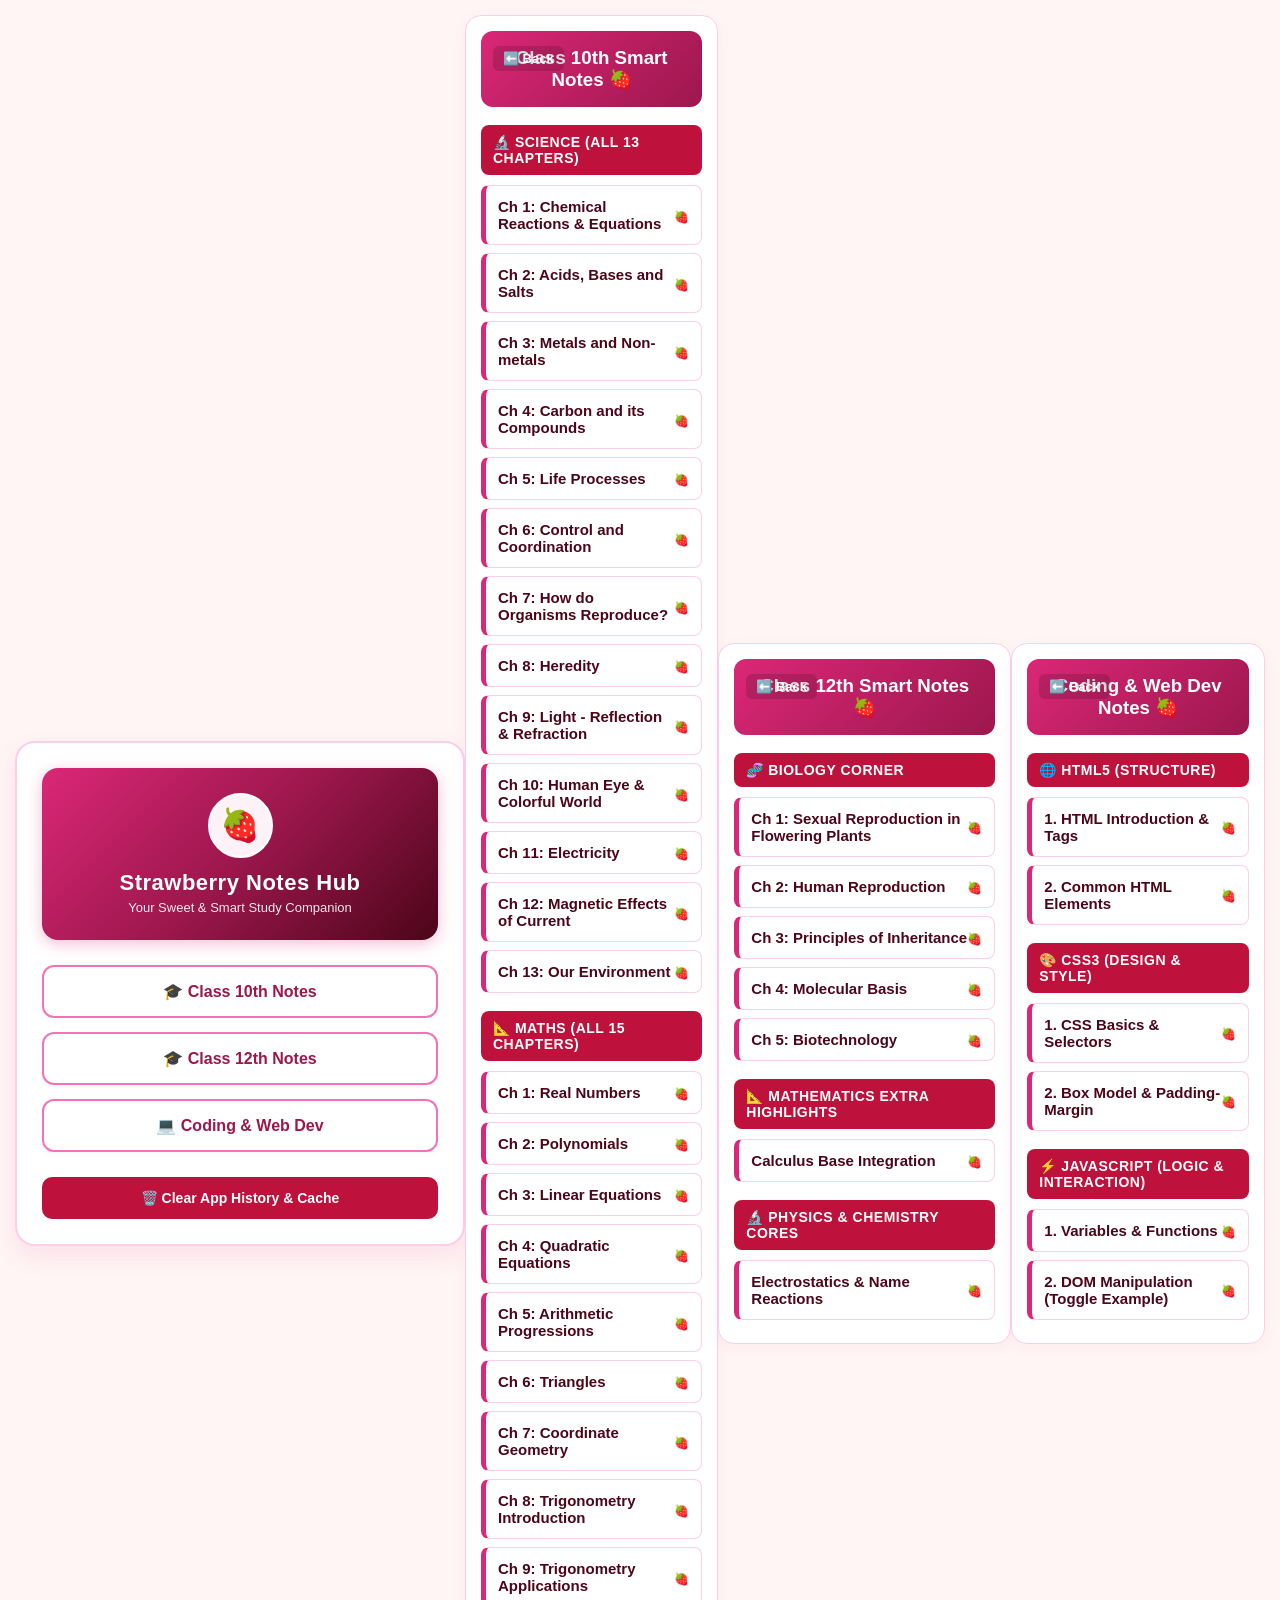
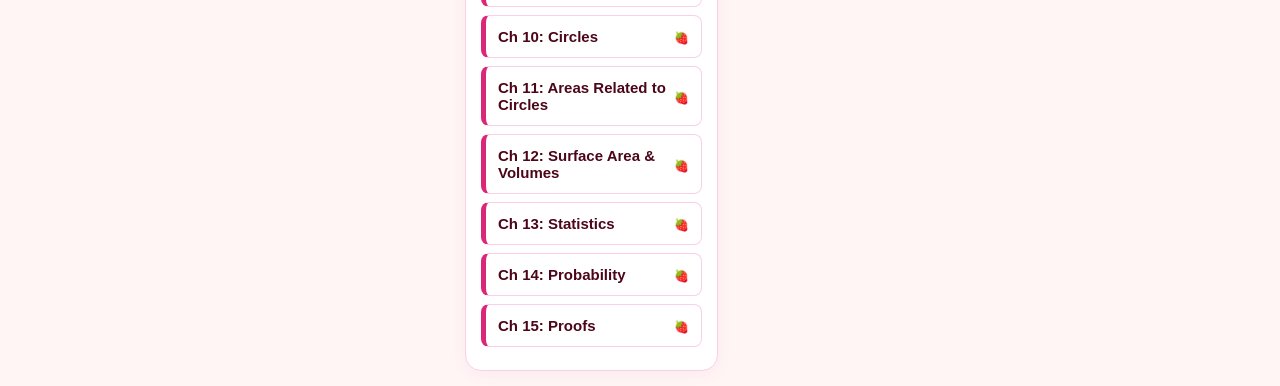
==== commit 410ac5a5: "index.html" ====
--- a/index.html
+++ b/index.html
@@ -3,284 +3,312 @@
 <head>
     <meta charset="UTF-8">
     <meta name="viewport" content="width=device-width, initial-scale=1.0">
-    <title>Smart Study Hub - Dashboard</title>
+    <title>Strawberry Notes Hub</title>
     <style>
         * { margin: 0; padding: 0; box-sizing: border-box; font-family: 'Segoe UI', Arial, sans-serif; }
-        body { background-color: #f0f4f8; color: #333; padding: 15px; display: flex; align-items: center; justify-content: center; min-height: 100vh; }
-        .container { max-width: 500px; width: 100%; background: white; padding: 25px; border-radius: 16px; box-shadow: 0 4px 15px rgba(0,0,0,0.06); text-align: center; }
-        .header { background: linear-gradient(135deg, #0f2027, #203a43, #2c5364); color: white; padding: 25px 15px; border-radius: 12px; margin-bottom: 25px; }
-        .header h1 { font-size: 24px; margin-bottom: 5px; }
-        .header p { font-size: 13px; opacity: 0.9; }
-        .menu-btn { display: block; background: #fff; color: #203a43; border: 2px solid #203a43; padding: 15px; margin-bottom: 15px; border-radius: 10px; text-decoration: none; font-size: 16px; font-weight: bold; transition: all 0.3s ease; box-shadow: 0 2px 5px rgba(0,0,0,0.02); }
-        .menu-btn:hover { background: #203a43; color: white; transform: translateY(-2px); }
-        .btn-10 { border-color: #4A90E2; color: #4A90E2; }
-        .btn-10:hover { background: #4A90E2; }
-        .btn-12 { border-color: #10b981; color: #10b981; }
-        .btn-12:hover { background: #10b981; }
-        .btn-code { border-color: #db2777; color: #db2777; }
-        .btn-code:hover { background: #db2777; }
+        body { background-color: #fff5f5; color: #4a1525; padding: 15px; display: flex; align-items: center; justify-content: center; min-height: 100vh; }
+        .container { max-width: 450px; width: 100%; background: white; padding: 25px; border-radius: 20px; box-shadow: 0 10px 25px rgba(219, 39, 119, 0.1); text-align: center; border: 2px solid #fbcfe8; }
+        
+        /* Strawberry Profile Card */
+        .profile-card { background: linear-gradient(135deg, #db2777, #9d174d, #4c0519); color: white; padding: 25px 20px; border-radius: 16px; margin-bottom: 25px; box-shadow: 0 4px 15px rgba(219, 39, 119, 0.3); }
+        .avatar { width: 65px; height: 65px; background: #fdf2f8; border-radius: 50%; margin: 0 auto 12px auto; display: flex; align-items: center; justify-content: center; font-size: 32px; border: 2px solid white; }
+        .profile-card h2 { font-size: 22px; margin-bottom: 4px; font-weight: 700; letter-spacing: 0.5px; }
+        .profile-card p { font-size: 13px; opacity: 0.9; }
+
+        /* Menu Buttons (Strawberry Theme) */
+        .menu-btn { display: block; background: #fff; color: #9d174d; border: 2px solid #f472b6; padding: 15px; margin-bottom: 14px; border-radius: 12px; text-decoration: none; font-size: 16px; font-weight: bold; transition: all 0.2s ease; box-shadow: 0 4px 6px rgba(0,0,0,0.02); }
+        .menu-btn:hover { transform: translateY(-2px); color: white; background: linear-gradient(135deg, #f472b6, #db2777); border-color: #db2777; box-shadow: 0 4px 12px rgba(219, 39, 119, 0.2); }
+        
+        /* Action Button */
+        .clear-btn { display: block; width: 100%; background: #be123c; color: white; border: none; padding: 13px; margin-top: 25px; border-radius: 10px; font-weight: bold; cursor: pointer; font-size: 14px; transition: background 0.2s; }
+        .clear-btn:hover { background: #9f1239; }
     </style>
 </head>
 <body>
 
 <div class="container">
-    <div class="header">
-        <h1>Smart Study Hub 📚</h1>
-        <p>Padhai ka poora material ab alag-alag categories mein!</p>
-    </div>
-
-    <a href="class10.html" class="menu-btn btn-10">🎓 Class 10th Notes</a>
-    <a href="class12.html" class="menu-btn btn-12">🎓 Class 12th Notes</a>
-    <a href="coding.html" class="menu-btn btn-code">💻 Coding & Web Dev</a>
+    <div class="profile-card">
+        <div class="avatar">🍓</div>
+        <h2>Strawberry Notes Hub</h2>
+        <p>Your Sweet & Smart Study Companion</p>
+    </div>
+
+    <a href="class10.html" class="menu-btn">🎓 Class 10th Notes</a>
+    <a href="class12.html" class="menu-btn">🎓 Class 12th Notes</a>
+    <a href="coding.html" class="menu-btn">💻 Coding & Web Dev</a>
+
+    <button class="clear-btn" onclick="clearAppHistory()">🗑️ Clear App History & Cache</button>
 </div>
 
+<script>
+    function clearAppHistory() {
+        if(confirm("Kya aap Strawberry Notes Hub ka saara data reset karna chahte hain?")) {
+            localStorage.clear();
+            sessionStorage.clear();
+            alert("History successfully clear ho gayi hai!");
+            window.location.reload();
+        }
+    }
+</script>
 </body>
+  </html>
+  <!DOCTYPE html>
+<html lang="hi">
+<head>
+    <meta charset="UTF-8">
+    <meta name="viewport" content="width=device-width, initial-scale=1.0">
+    <title>Class 10th - Strawberry Notes</title>
+    <style>
+        * { margin: 0; padding: 0; box-sizing: border-box; font-family: 'Segoe UI', Arial, sans-serif; }
+        body { background-color: #fff5f5; color: #4a1525; padding: 15px; }
+        .page-wrapper { max-width: 600px; margin: 0 auto; background: white; padding: 15px; border-radius: 16px; box-shadow: 0 4px 15px rgba(219, 39, 119, 0.05); border: 1px solid #fbcfe8; }
+        
+        .header-bar { background: linear-gradient(135deg, #db2777, #9d174d); color: white; padding: 16px; border-radius: 12px; text-align: center; margin-bottom: 15px; position: relative; }
+        .back-lnk { position: absolute; left: 12px; top: 15px; color: white; text-decoration: none; font-weight: bold; font-size: 13px; background: rgba(0,0,0,0.15); padding: 5px 10px; border-radius: 6px; }
+        
+        .tag-banner { background: #be123c; color: white; padding: 9px 12px; font-size: 14px; font-weight: bold; border-radius: 8px; margin: 18px 0 10px 0; letter-spacing: 0.5px; }
+        .row-box { background: #fff; border: 1px solid #fbcfe8; border-left: 5px solid #db2777; border-radius: 8px; margin-bottom: 8px; padding: 12px; }
+        .row-title { font-size: 15px; font-weight: 600; cursor: pointer; display: flex; justify-content: space-between; align-items: center; color: #4c0519; }
+        .row-body { display: none; padding-top: 10px; border-top: 1px dashed #fbcfe8; margin-top: 10px; font-size: 14px; color: #4a5568; line-height: 1.6; }
+        
+        .opened .row-body { display: block; }
+        .icon-state::after { content: '🍓'; font-size: 12px; }
+        .opened .icon-state::after { content: '❌'; font-size: 10px; }
+        .formula { background: #fff1f2; border-left: 3px solid #be123c; padding: 10px; font-family: monospace; margin: 10px 0; font-weight: bold; color: #9f1239; }
+    </style>
+</head>
+<body>
+
+<div class="page-wrapper">
+    <div class="header-bar">
+        <a href="index.html" class="back-lnk">⬅️ Back</a>
+        <h3>Class 10th Smart Notes 🍓</h3>
+    </div>
+
+    <div class="tag-banner">🔬 SCIENCE (ALL 13 CHAPTERS)</div>
+    <div class="row-box"><div class="row-title" onclick="openBox(this)"><span>Ch 1: Chemical Reactions & Equations</span><span class="icon-state"></span></div><div class="row-body"><p>Chemical equations chemical change ko express karti hain.</p><div class="formula">2Mg + O₂ → 2MgO</div></div></div>
+    <div class="row-box"><div class="row-title" onclick="openBox(this)"><span>Ch 2: Acids, Bases and Salts</span><span class="icon-state"></span></div><div class="row-body"><p>Acids swaad mein khatte aur Bases kadwe hote hain. Neutral pH value hamesha 7 hoti hai.</p></div></div>
+    <div class="row-box"><div class="row-title" onclick="openBox(this)"><span>Ch 3: Metals and Non-metals</span><span class="icon-state"></span></div><div class="row-body"><p>Metals standard conductors hote hain jo malleability aur ductility property show karte hain.</p></div></div>
+    <div class="row-box"><div class="row-title" onclick="openBox(this)"><span>Ch 4: Carbon and its Compounds</span><span class="icon-state"></span></div><div class="row-body"><p>Carbon tetravalency aur catenation ki wajah se strong covalent chains banata hai.</p></div></div>
+    <div class="row-box"><div class="row-title" onclick="openBox(this)"><span>Ch 5: Life Processes</span><span class="icon-state"></span></div><div class="row-body"><p>Nutrition, Respiration, Circulation aur Excretion core life operations hain.</p></div></div>
+    <div class="row-box"><div class="row-title" onclick="openBox(this)"><span>Ch 6: Control and Coordination</span><span class="icon-state"></span></div><div class="row-body"><p>Brain, Spinal cord, Neurons aur plant hormones structure response dynamic setup.</p></div></div>
+    <div class="row-box"><div class="row-title" onclick="openBox(this)"><span>Ch 7: How do Organisms Reproduce?</span><span class="icon-state"></span></div><div class="row-body"><p>Sexual aur Asexual methods organism generation continue rakhne ke liye help karte hain.</p></div></div>
+    <div class="row-box"><div class="row-title" onclick="openBox(this)"><span>Ch 8: Heredity</span><span class="icon-state"></span></div><div class="row-body"><p>Mendel's experiments pea plant par inheritance framework define karte hain.</p></div></div>
+    <div class="row-box"><div class="row-title" onclick="openBox(this)"><span>Ch 9: Light - Reflection & Refraction</span><span class="icon-state"></span></div><div class="row-body"><div class="formula">Mirror Formula: 1/f = 1/v + 1/u</div></div></div>
+    <div class="row-box"><div class="row-title" onclick="openBox(this)"><span>Ch 10: Human Eye & Colorful World</span><span class="icon-state"></span></div><div class="row-body"><p>Myopia aur Hypermetropia defects aur unki respective lens corrections.</p></div></div>
+    <div class="row-box"><div class="row-title" onclick="openBox(this)"><span>Ch 11: Electricity</span><span class="icon-state"></span></div><div class="row-body"><div class="formula">Ohm's Law: V = IR</div></div></div>
+    <div class="row-box"><div class="row-title" onclick="openBox(this)"><span>Ch 12: Magnetic Effects of Current</span><span class="icon-state"></span></div><div class="row-body"><p>Right-hand thumb rule aur electromagnetic logic flow operations.</p></div></div>
+    <div class="row-box"><div class="row-title" onclick="openBox(this)"><span>Ch 13: Our Environment</span><span class="icon-state"></span></div><div class="row-body"><p>Trophic levels mapping aur ecosystems ke ecological variables balance rule.</p></div></div>
+
+    <div class="tag-banner">📐 MATHS (ALL 15 CHAPTERS)</div>
+    <div class="row-box"><div class="row-title" onclick="openBox(this)"><span>Ch 1: Real Numbers</span><span class="icon-state"></span></div><div class="row-body"><div class="formula">LCM × HCF = Product of Numbers</div></div></div>
+    <div class="row-box"><div class="row-title" onclick="openBox(this)"><span>Ch 2: Polynomials</span><span class="icon-state"></span></div><div class="row-body"><p>Zeroes relationships: Sum = -b/a, Product = c/a</p></div></div>
+    <div class="row-box"><div class="row-title" onclick="openBox(this)"><span>Ch 3: Linear Equations</span><span class="icon-state"></span></div><div class="row-body"><p>Consistent unique solutions vs parallel dynamic trends equations.</p></div></div>
+    <div class="row-box"><div class="row-title" onclick="openBox(this)"><span>Ch 4: Quadratic Equations</span><span class="icon-state"></span></div><div class="row-body"><div class="formula">Discriminant D = b² - 4ac</div></div></div>
+    <div class="row-box"><div class="row-title" onclick="openBox(this)"><span>Ch 5: Arithmetic Progressions</span><span class="icon-state"></span></div><div class="row-body"><div class="formula">aₙ = a + (n-1)d</div></div></div>
+    <div class="row-box"><div class="row-title" onclick="openBox(this)"><span>Ch 6: Triangles</span><span class="icon-state"></span></div><div class="row-body"><p>Similarity patterns conditions aur BPT (Thales Theorem) metrics.</p></div></div>
+    <div class="row-box"><div class="row-title" onclick="openBox(this)"><span>Ch 7: Coordinate Geometry</span><span class="icon-state"></span></div><div class="row-body"><p>Distance formula application metrics between geometric coordinates.</p></div></div>
+    <div class="row-box"><div class="row-title" onclick="openBox(this)"><span>Ch 8: Trigonometry Introduction</span><span class="icon-state"></span></div><div class="row-body"><div class="formula">sin²θ + cos²θ = 1</div></div></div>
+    <div class="row-box"><div class="row-title" onclick="openBox(this)"><span>Ch 9: Trigonometry Applications</span><span class="icon-state"></span></div><div class="row-body"><p>Heights properties relative to angles of elevation indices.</p></div></div>
+    <div class="row-box"><div class="row-title" onclick="openBox(this)"><span>Ch 10: Circles</span><span class="icon-state"></span></div><div class="row-body"><p>Tangents equal property mapping parameters from any external point.</p></div></div>
+    <div class="row-box"><div class="row-title" onclick="openBox(this)"><span>Ch 11: Areas Related to Circles</span><span class="icon-state"></span></div><div class="row-body"><p>Sector calculation formula based on angle values relative to 360.</p></div></div>
+    <div class="row-box"><div class="row-title" onclick="openBox(this)"><span>Ch 12: Surface Area & Volumes</span><span class="icon-state"></span></div><div class="row-body"><p>Volume of combined solid structures configurations.</p></div></div>
+    <div class="row-box"><div class="row-title" onclick="openBox(this)"><span>Ch 13: Statistics</span><span class="icon-state"></span></div><div class="row-body"><div class="formula">3 Median = Mode + 2 Mean</div></div></div>
+    <div class="row-box"><div class="row-title" onclick="openBox(this)"><span>Ch 14: Probability</span><span class="icon-state"></span></div><div class="row-body"><p>Theoretical dynamic outcome chance tracking metrics.</p></div></div>
+    <div class="row-box"><div class="row-title" onclick="openBox(this)"><span>Ch 15: Proofs</span><span class="icon-state"></span></div><div class="row-body"><p>Mathematical assertions logic structural breakdown loops.</p></div></div>
+</div>
+
+<script>
+    function openBox(el) { el.parentElement.classList.toggle('opened'); }
+</script>
+</body>
+               <!DOCTYPE html>
+<html lang="hi">
+<head>
+    <meta charset="UTF-8">
+    <meta name="viewport" content="width=device-width, initial-scale=1.0">
+    <title>Class 12th - Strawberry Notes</title>
+    <style>
+        * { margin: 0; padding: 0; box-sizing: border-box; font-family: 'Segoe UI', Arial, sans-serif; }
+        body { background-color: #fff5f5; color: #4a1525; padding: 15px; }
+        .page-wrapper { max-width: 600px; margin: 0 auto; background: white; padding: 15px; border-radius: 16px; box-shadow: 0 4px 15px rgba(219, 39, 119, 0.05); border: 1px solid #fbcfe8; }
+        
+        .header-bar { background: linear-gradient(135deg, #be123c, #4c0519); color: white; padding: 16px; border-radius: 12px; text-align: center; margin-bottom: 15px; position: relative; }
+        .back-lnk { position: absolute; left: 12px; top: 15px; color: white; text-decoration: none; font-weight: bold; font-size: 13px; background: rgba(0,0,0,0.15); padding: 5px 10px; border-radius: 6px; }
+        
+        .tag-banner { background: #db2777; color: white; padding: 9px 12px; font-size: 14px; font-weight: bold; border-radius: 8px; margin: 18px 0 10px 0; }
+        .row-box { background: #fff; border: 1px solid #fbcfe8; border-left: 5px solid #be123c; border-radius: 8px; margin-bottom: 8px; padding: 12px; }
+        .row-title { font-size: 15px; font-weight: 600; cursor: pointer; display: flex; justify-content: space-between; align-items: center; color: #4c0519; }
+        .row-body { display: none; padding-top: 10px; border-top: 1px dashed #fbcfe8; margin-top: 10px; font-size: 14px; color: #4a5568; line-height: 1.6; }
+        
+        .opened .row-body { display: block; }
+        .icon-state::after { content: '🍓'; font-size: 12px; }
+        .opened .icon-state::after { content: '❌'; font-size: 10px; }
+        .formula { background: #fff1f2; border-left: 3px solid #db2777; padding: 10px; font-family: monospace; margin: 10px 0; font-weight: bold; color: #b91c1c; }
+    </style>
+</head>
+<body>
+
+<div class="page-wrapper">
+    <div class="header-bar">
+        <a href="index.html" class="back-lnk">⬅️ Back</a>
+        <h3>Class 12th Smart Notes 🍓</h3>
+    </div>
+
+    <div class="tag-banner">🧬 BIOLOGY CORNER</div>
+    <div class="row-box"><div class="row-title" onclick="openBox(this)"><span>Ch 1: Sexual Reproduction in Flowering Plants</span><span class="icon-state"></span></div><div class="row-body"><p>Double fertilization logic aur structural components layout mechanisms.</p></div></div>
+    <div class="row-box"><div class="row-title" onclick="openBox(this)"><span>Ch 2: Human Reproduction</span><span class="icon-state"></span></div><div class="row-body"><p>Spermatogenesis vs Oogenesis processes breakdown cycle graphs.</p></div></div>
+    <div class="row-box"><div class="row-title" onclick="openBox(this)"><span>Ch 3: Principles of Inheritance</span><span class="icon-state"></span></div><div class="row-body"><p>Mendelian genetics, co-dominance parameters tracking indicators.</p></div></div>
+    <div class="row-box"><div class="row-title" onclick="openBox(this)"><span>Ch 4: Molecular Basis</span><span class="icon-state"></span></div><div class="row-body"><div class="formula">Central Dogma: DNA → mRNA → Protein</div></div></div>
+    <div class="row-box"><div class="row-title" onclick="openBox(this)"><span>Ch 5: Biotechnology</span><span class="icon-state"></span></div><div class="row-body"><p>Recombinant DNA sequencing methodologies aur vectors patterns.</p></div></div>
+
+    <div class="tag-banner">📐 MATHEMATICS EXTRA HIGHLIGHTS</div>
+    <div class="row-box"><div class="row-title" onclick="openBox(this)"><span>Calculus Base Integration</span><span class="icon-state"></span></div><div class="row-body"><div class="formula">∫xⁿdx = xⁿ⁺¹/(n+1) + C</div></div></div>
+
+    <div class="tag-banner">🔬 PHYSICS & CHEMISTRY CORES</div>
+    <div class="row-box"><div class="row-title" onclick="openBox(this)"><span>Electrostatics & Name Reactions</span><span class="icon-state"></span></div><div class="row-body"><div class="formula">F = k·(q₁q₂)/r²</div><p>Aldol Condensation reaction dynamics.</p></div></div>
+</div>
+
+<script>
+    function openBox(el) { el.parentElement.classList.toggle('opened'); }
+</script>
+</body>
+</html>
 </html>
 <!DOCTYPE html>
 <html lang="hi">
 <head>
     <meta charset="UTF-8">
     <meta name="viewport" content="width=device-width, initial-scale=1.0">
-    <title>Class 10th Premium Notes</title>
+    <title>Coding & Web Dev - Strawberry Notes</title>
     <style>
         * { margin: 0; padding: 0; box-sizing: border-box; font-family: 'Segoe UI', Arial, sans-serif; }
-        body { background-color: #f0f4f8; color: #333; padding: 15px; }
-        .container { max-width: 850px; margin: 0 auto; background: white; padding: 20px; border-radius: 16px; box-shadow: 0 4px 15px rgba(0,0,0,0.06); }
-        .header { background: linear-gradient(135deg, #0f2027, #4A90E2); color: white; padding: 20px; border-radius: 12px; text-align: center; margin-bottom: 20px; position: relative; }
-        .back-btn { position: absolute; left: 15px; top: 22px; color: white; text-decoration: none; font-weight: bold; font-size: 14px; background: rgba(0,0,0,0.2); padding: 5px 10px; border-radius: 5px; }
-        .section-banner { background: #4A90E2; color: white; padding: 10px 15px; font-size: 15px; font-weight: bold; border-radius: 8px; margin: 20px 0 10px 0; }
-        .chapter-box { background: #fff; border: 1px solid #e2e8f0; border-left: 5px solid #4A90E2; border-radius: 8px; margin-bottom: 10px; padding: 14px; }
-        .chapter-title { font-size: 16px; font-weight: 600; cursor: pointer; display: flex; justify-content: space-between; align-items: center; }
-        .chapter-content { display: none; padding-top: 12px; border-top: 1px dashed #cbd5e1; margin-top: 12px; line-height: 1.7; }
-        .formula { background: #f8fafc; border-left: 3px solid #4A90E2; padding: 10px; font-family: monospace; margin: 10px 0; font-weight: bold; }
-        .open .chapter-content { display: block; }
-        .toggle-icon::after { content: '➕'; font-size: 12px; }
-        .open .toggle-icon::after { content: '➖'; }
-        .download-btn { display: inline-block; background: #4A90E2; color: white; padding: 8px 16px; border-radius: 6px; text-decoration: none; font-weight: bold; font-size: 13px; margin: 5px 5px 0 0; }
+        body { background-color: #fff5f5; color: #4a1525; padding: 15px; }
+        .page-wrapper { max-width: 600px; margin: 0 auto; background: white; padding: 15px; border-radius: 16px; box-shadow: 0 4px 15px rgba(219, 39, 119, 0.05); border: 1px solid #fbcfe8; }
+        
+        .header-bar { background: linear-gradient(135deg, #db2777, #9d174d); color: white; padding: 16px; border-radius: 12px; text-align: center; margin-bottom: 15px; position: relative; }
+        .back-lnk { position: absolute; left: 12px; top: 15px; color: white; text-decoration: none; font-weight: bold; font-size: 13px; background: rgba(0,0,0,0.15); padding: 5px 10px; border-radius: 6px; }
+        
+        .tag-banner { background: #be123c; color: white; padding: 9px 12px; font-size: 14px; font-weight: bold; border-radius: 8px; margin: 18px 0 10px 0; letter-spacing: 0.5px; }
+        .row-box { background: #fff; border: 1px solid #fbcfe8; border-left: 5px solid #db2777; border-radius: 8px; margin-bottom: 8px; padding: 12px; }
+        .row-title { font-size: 15px; font-weight: 600; cursor: pointer; display: flex; justify-content: space-between; align-items: center; color: #4c0519; }
+        .row-body { display: none; padding-top: 10px; border-top: 1px dashed #fbcfe8; margin-top: 10px; font-size: 14px; color: #4a5568; line-height: 1.6; }
+        
+        .opened .row-body { display: block; }
+        .icon-state::after { content: '🍓'; font-size: 12px; }
+        .opened .icon-state::after { content: '❌'; font-size: 10px; }
+        
+        /* Code Block Styling */
+        .code-box { background: #2d1a1e; color: #f9a8d4; padding: 12px; font-family: 'Courier New', Courier, monospace; margin: 10px 0; border-radius: 8px; white-space: pre-wrap; font-size: 13px; border-left: 3px solid #f472b6; }
+        code { background: #ffe4e6; padding: 2px 6px; border-radius: 4px; color: #b91c1c; font-weight: bold; font-size: 13px; }
     </style>
 </head>
 <body>
 
-<div class="container">
-    <div class="header">
-        <a href="index.html" class="back-btn">⬅️ Back</a>
-        <h2>Class 10th Smart Notes 🎓</h2>
-    </div>
-
-    <div class="section-banner">🔬 SCIENCE (ALL 13 CHAPTERS)</div>
-    <div class="chapter-box">
-        <div class="chapter-title" onclick="toggleChapter(this)"><span>Ch 1: Chemical Reactions & Equations</span><span class="toggle-icon"></span></div>
-        <div class="chapter-content"><p>Reaction symbols ke roop mein likhna chemical equation hai.</p><div class="formula">2Mg + O₂ → 2MgO</div></div>
-    </div>
-    <div class="chapter-box">
-        <div class="chapter-title" onclick="toggleChapter(this)"><span>Ch 2: Acids, Bases and Salts</span><span class="toggle-icon"></span></div>
-        <div class="chapter-content"><p>Acids swaad mein khatte (H⁺ ions) aur Bases kadwe (OH⁻ ions) hote hain. Neutral pH = 7.</p></div>
-    </div>
-    <div class="chapter-box">
-        <div class="chapter-title" onclick="toggleChapter(this)"><span>Ch 3: Metals and Non-metals</span><span class="toggle-icon"></span></div>
-        <div class="chapter-content"><p>Metals Lustrous, Malleable aur Ductile hote hain. Electricity ke acche conductor hain.</p></div>
-    </div>
-    <div class="chapter-box">
-        <div class="chapter-title" onclick="toggleChapter(this)"><span>Ch 4: Carbon and its Compounds</span><span class="toggle-icon"></span></div>
-        <div class="chapter-content"><p>Carbon sharing se covalent bond banata hai. Alkanes formula: CₙH₂ₙ₊₂.</p></div>
-    </div>
-    <div class="chapter-box">
-        <div class="chapter-title" onclick="toggleChapter(this)"><span>Ch 5: Life Processes</span><span class="toggle-icon"></span></div>
-        <div class="chapter-content"><p>Nutrition, Respiration, Transportation, aur Excretion biological processes hain.</p></div>
-    </div>
-    <div class="chapter-box">
-        <div class="chapter-title" onclick="toggleChapter(this)"><span>Ch 6: Control and Coordination</span><span class="toggle-icon"></span></div>
-        <div class="chapter-content"><p>Nervous system aur hormones body control karte hain. Neuron basic unit hai.</p></div>
-    </div>
-    <div class="chapter-box">
-        <div class="chapter-title" onclick="toggleChapter(this)"><span>Ch 7: How do Organisms Reproduce?</span><span class="toggle-icon"></span></div>
-        <div class="chapter-content"><p>Asexual (Fission, Budding) aur Sexual (Plants & Humans) reproduction methods.</p></div>
-    </div>
-    <div class="chapter-box">
-        <div class="chapter-title" onclick="toggleChapter(this)"><span>Ch 8: Heredity</span><span class="toggle-icon"></span></div>
-        <div class="chapter-content"><p>Gregor Mendel ne pea plant par laws diye. XX=Female, XY=Male.</p></div>
-    </div>
-    <div class="chapter-box">
-        <div class="chapter-title" onclick="toggleChapter(this)"><span>Ch 9: Light - Reflection & Refraction</span><span class="toggle-icon"></span></div>
-        <div class="chapter-content"><div class="formula">Mirror: 1/f = 1/v + 1/u | Lens: 1/f = 1/v - 1/u</div></div>
-    </div>
-    <div class="chapter-box">
-        <div class="chapter-title" onclick="toggleChapter(this)"><span>Ch 10: Human Eye & Colorful World</span><span class="toggle-icon"></span></div>
-        <div class="chapter-content"><p>Myopia (Concave lens) aur Hypermetropia (Convex lens) vision defects hain.</p></div>
-    </div>
-    <div class="chapter-box">
-        <div class="chapter-title" onclick="toggleChapter(this)"><span>Ch 11: Electricity</span><span class="toggle-icon"></span></div>
-        <div class="chapter-content"><div class="formula">Ohm's Law: V = IR | Series: R = R₁+R₂ | Parallel: 1/R = 1/R₁+1/R₂</div></div>
-    </div>
-    <div class="chapter-box">
-        <div class="chapter-title" onclick="toggleChapter(this)"><span>Ch 12: Magnetic Effects of Current</span><span class="toggle-icon"></span></div>
-        <div class="chapter-content"><p>Right-Hand Thumb rule aur Fleming's rules magnet fields ko define karte hain.</p></div>
-    </div>
-    <div class="chapter-box">
-        <div class="chapter-title" onclick="toggleChapter(this)"><span>Ch 13: Our Environment</span><span class="toggle-icon"></span></div>
-        <div class="chapter-content"><p>Food chain ecosystem banati hai. 10% energy transfer rule implement hota hai.</p></div>
-    </div>
-
-    <div class="section-banner">📐 MATHS (ALL 15 CHAPTERS)</div>
-    <div class="chapter-box"><div class="chapter-title" onclick="toggleChapter(this)"><span>Ch 1: Real Numbers</span><span class="toggle-icon"></span></div><div class="chapter-content"><div class="formula">HCF × LCM = a × b</div></div></div>
-    <div class="chapter-box"><div class="chapter-title" onclick="toggleChapter(this)"><span>Ch 2: Polynomials</span><span class="toggle-icon"></span></div><div class="chapter-content"><div class="formula">α + β = -b/a | αβ = c/a</div></div></div>
-    <div class="chapter-box"><div class="chapter-title" onclick="toggleChapter(this)"><span>Ch 3: Linear Equations</span><span class="toggle-icon"></span></div><div class="chapter-content"><p>Unique solution (a₁/a₂ ≠ b₁/b₂), parallel lines aur infinitely many conditions.</p></div></div>
-    <div class="chapter-box"><div class="chapter-title" onclick="toggleChapter(this)"><span>Ch 4: Quadratic Equations</span><span class="toggle-icon"></span></div><div class="chapter-content"><div class="formula">D = b² - 4ac | Formula: x = [-b ± √D] / 2a</div></div></div>
-    <div class="chapter-box"><div class="chapter-title" onclick="toggleChapter(this)"><span>Ch 5: Arithmetic Progressions (AP)</span><span class="toggle-icon"></span></div><div class="chapter-content"><div class="formula">aₙ = a + (n-1)d | Sₙ = n/2 [2a + (n-1)d]</div></div></div>
-    <div class="chapter-box"><div class="chapter-title" onclick="toggleChapter(this)"><span>Ch 6: Triangles</span><span class="toggle-icon"></span></div><div class="chapter-content"><p>BPT (Thales Theorem) aur similarity basic models.</p></div></div>
-    <div class="chapter-box"><div class="chapter-title" onclick="toggleChapter(this)"><span>Ch 7: Coordinate Geometry</span><span class="toggle-icon"></span></div><div class="chapter-content"><div class="formula">Distance = √[(x₂-x₁)² + (y₂-y₁)²]</div></div></div>
-    <div class="chapter-box"><div class="chapter-title" onclick="toggleChapter(this)"><span>Ch 8: Introduction to Trigonometry</span><span class="toggle-icon"></span></div><div class="chapter-content"><div class="formula">sin²θ + cos²θ = 1 | 1 + tan²θ = sec²θ</div></div></div>
-    <div class="chapter-box"><div class="chapter-title" onclick="toggleChapter(this)"><span>Ch 9: Applications of Trigonometry</span><span class="toggle-icon"></span></div><div class="chapter-content"><p>Heights & Distances angles (Elevation & Depression).</p></div></div>
-    <div class="chapter-box"><div class="chapter-title" onclick="toggleChapter(this)"><span>Ch 10: Circles</span><span class="toggle-icon"></span></div><div class="chapter-content"><p>External point se circle par kheenchi gayi tangents equal hoti hain.</p></div></div>
-    <div class="chapter-box"><div class="chapter-title" onclick="toggleChapter(this)"><span>Ch 11: Areas Related to Circles</span><span class="toggle-icon"></span></div><div class="chapter-content"><div class="formula">Area of Sector = (θ/360) × &pi;r²</div></div></div>
-    <div class="chapter-box"><div class="chapter-title" onclick="toggleChapter(this)"><span>Ch 12: Surface Areas and Volumes</span><span class="toggle-icon"></span></div><div class="chapter-content"><p>Cone, Cylinder, Sphere ke major mensuration formulas.</p></div></div>
-    <div class="chapter-box"><div class="chapter-title" onclick="toggleChapter(this)"><span>Ch 13: Statistics</span><span class="toggle-icon"></span></div><div class="chapter-content"><div class="formula">3 Median = Mode + 2 Mean</div></div></div>
-    <div class="chapter-box"><div class="chapter-title" onclick="toggleChapter(this)"><span>Ch 14: Probability</span><span class="toggle-icon"></span></div><div class="chapter-content"><div class="formula">P(E) = Favourable / Total Outcomes</div></div></div>
-    <div class="chapter-box"><div class="chapter-title" onclick="toggleChapter(this)"><span>Ch 15: Mathematical Reasoning</span><span class="toggle-icon"></span></div><div class="chapter-content"><p>Core logical reasoning patterns.</p></div></div>
-
-    <div class="section-banner">📄 EXAM MATERIALS (PYQ & SAMPLE PAPERS)</div>
-    <div class="chapter-box">
-        <div class="chapter-title" onclick="toggleChapter(this)"><span>Class 10 Downloads</span><span class="toggle-icon"></span></div>
-        <div class="chapter-content">
-            <a href="#" class="download-btn">⬇️ Science PYQs</a>
-            <a href="#" class="download-btn">⬇️ Maths Sample Paper</a>
-        </div>
-    </div>
+<div class="page-wrapper">
+    <div class="header-bar">
+        <a href="index.html" class="back-lnk">⬅️ Back</a>
+        <h3>Coding & Web Dev Notes 🍓</h3>
+    </div>
+
+    <div class="tag-banner">🌐 HTML5 (STRUCTURE)</div>
+    
+    <div class="row-box">
+        <div class="row-title" onclick="openBox(this)"><span>1. HTML Introduction & Tags</span><span class="icon-state"></span></div>
+        <div class="row-body">
+            <p>HTML ka matlab <b>HyperText Markup Language</b> hai. Yeh kisi bhi website ka basic structure (dhancha) banati hai.</p>
+            <div class="code-box">&lt;!DOCTYPE html&gt;
+&lt;html&gt;
+&lt;head&gt;
+    &lt;title&gt;My Page&lt;/title&gt;
+&lt;/head&gt;
+&lt;body&gt;
+    &lt;h1&gt;Hello World&lt;/h1&gt;
+&lt;/body&gt;
+&lt;/html&gt;</div>
+        </div>
+    </div>
+
+    <div class="row-box">
+        <div class="row-title" onclick="openBox(this)"><span>2. Common HTML Elements</span><span class="icon-state"></span></div>
+        <div class="row-body">
+            <p>Important tags jo website mein content daalne ke kaam aate hain:</p>
+            <ul>
+                <li><code>&lt;h1&gt; to &lt;h6&gt;</code> - Headings ke liye.</li>
+                <li><code>&lt;p&gt;</code> - Paragraph text likhne ke liye.</li>
+                <li><code>&lt;a href="url"&gt;</code> - Links jodne ke liye.</li>
+                <li><code>&lt;img src="image.jpg"&gt;</code> - Images dikhane ke liye.</li>
+            </ul>
+        </div>
+    </div>
+
+    <div class="tag-banner">🎨 CSS3 (DESIGN & STYLE)</div>
+
+    <div class="row-box">
+        <div class="row-title" onclick="openBox(this)"><span>1. CSS Basics & Selectors</span><span class="icon-state"></span></div>
+        <div class="row-body">
+            <p>CSS (Cascading Style Sheets) se HTML blocks ko sundar banaya jata hai (colors, fonts, layout).</p>
+            <div class="code-box">/* Element Selector */
+h1 {
+    color: #db2777;
+    text-align: center;
+}
+
+/* Class Selector */
+.strawberry-box {
+    background-color: pink;
+    border-radius: 10px;
+}</div>
+        </div>
+    </div>
+
+    <div class="row-box">
+        <div class="row-title" onclick="openBox(this)"><span>2. Box Model & Padding-Margin</span><span class="icon-state"></span></div>
+        <div class="row-body">
+            <p>Har HTML element ek box hota hai jisme ye cheezein hoti hain:</p>
+            <ul>
+                <li><b>Content:</b> Asli text ya image.</li>
+                <li><b>Padding:</b> Content aur Border ke beech ki andaruni jagah.</li>
+                <li><b>Border:</b> Box ke charo taraf ki line.</li>
+                <li><b>Margin:</b> Border ke bahar ki khali jagah.</li>
+            </ul>
+        </div>
+    </div>
+
+    <div class="tag-banner">⚡ JAVASCRIPT (LOGIC & INTERACTION)</div>
+
+    <div class="row-box">
+        <div class="row-title" onclick="openBox(this)"><span>1. Variables & Functions</span><span class="icon-state"></span></div>
+        <div class="row-body">
+            <p>JavaScript website ko dynamic aur working banati hai (jaise buttons click hona).</p>
+            <div class="code-box">// Variables definition
+let studentName = "Raunak";
+const piValue = 3.14;
+
+// Function Definition
+function welcomeUser() {
+    alert("Welcome to Strawberry Notes!");
+}</div>
+        </div>
+    </div>
+
+    <div class="row-box">
+        <div class="row-title" onclick="openBox(this)"><span>2. DOM Manipulation (Toggle Example)</span><span class="icon-state"></span></div>
+        <div class="row-body">
+            <p>HTML content ko JavaScript se badalna ya open/close karna:</p>
+            <div class="code-box">// Is project mein use hone wala toggling script
+function openBox(element) {
+    element.parentElement.classList.toggle('opened');
+}</div>
+        </div>
+    </div>
+
 </div>
 
 <script>
-    function toggleChapter(element) { element.parentElement.classList.toggle('open'); }
-</script>
-</body>
-    </html>
-    <!DOCTYPE html>
-<html lang="hi">
-<head>
-    <meta charset="UTF-8">
-    <meta name="viewport" content="width=device-width, initial-scale=1.0">
-    <title>Class 12th Premium Notes</title>
-    <style>
-        * { margin: 0; padding: 0; box-sizing: border-box; font-family: 'Segoe UI', Arial, sans-serif; }
-        body { background-color: #f0f4f8; color: #333; padding: 15px; }
-        .container { max-width: 850px; margin: 0 auto; background: white; padding: 20px; border-radius: 16px; box-shadow: 0 4px 15px rgba(0,0,0,0.06); }
-        .header { background: linear-gradient(135deg, #0f2027, #10b981); color: white; padding: 20px; border-radius: 12px; text-align: center; margin-bottom: 20px; position: relative; }
-        .back-btn { position: absolute; left: 15px; top: 22px; color: white; text-decoration: none; font-weight: bold; font-size: 14px; background: rgba(0,0,0,0.2); padding: 5px 10px; border-radius: 5px; }
-        .section-banner { background: #10b981; color: white; padding: 10px 15px; font-size: 15px; font-weight: bold; border-radius: 8px; margin: 20px 0 10px 0; }
-        .chapter-box { background: #fff; border: 1px solid #e2e8f0; border-left: 5px solid #10b981; border-radius: 8px; margin-bottom: 10px; padding: 14px; }
-        .chapter-title { font-size: 16px; font-weight: 600; cursor: pointer; display: flex; justify-content: space-between; align-items: center; }
-        .chapter-content { display: none; padding-top: 12px; border-top: 1px dashed #cbd5e1; margin-top: 12px; line-height: 1.7; }
-        .formula { background: #f8fafc; border-left: 3px solid #10b981; padding: 10px; font-family: monospace; margin: 10px 0; font-weight: bold; }
-        .open .chapter-content { display: block; }
-        .toggle-icon::after { content: '➕'; font-size: 12px; }
-        .open .toggle-icon::after { content: '➖'; }
-        .download-btn { display: inline-block; background: #10b981; color: white; padding: 8px 16px; border-radius: 6px; text-decoration: none; font-weight: bold; font-size: 13px; margin: 5px 5px 0 0; }
-    </style>
-</head>
-<body>
-
-<div class="container">
-    <div class="header">
-        <a href="index.html" class="back-btn">⬅️ Back</a>
-        <h2>Class 12th Smart Notes 🎓</h2>
-    </div>
-
-    <div class="section-banner">🧬 BIOLOGY NOTES</div>
-    <div class="chapter-box">
-        <div class="chapter-title" onclick="toggleChapter(this)"><span>Ch 1: Sexual Reproduction in Flowering Plants</span><span class="toggle-icon"></span></div>
-        <div class="chapter-content"><p>Pollination methods aur unique Double Fertilization context.</p></div>
-    </div>
-    <div class="chapter-box">
-        <div class="chapter-title" onclick="toggleChapter(this)"><span>Ch 2: Human Reproduction</span><span class="toggle-icon"></span></div>
-        <div class="chapter-content"><p>Gametogenesis (Spermatogenesis/Oogenesis) aur Menstrual Cycle phases.</p></div>
-    </div>
-    <div class="chapter-box">
-        <div class="chapter-title" onclick="toggleChapter(this)"><span>Ch 3: Principles of Inheritance & Variation</span><span class="toggle-icon"></span></div>
-        <div class="chapter-content"><p>Mendel's Laws, Co-dominance (Blood Groups), Chromosomal disorders.</p></div>
-    </div>
-    <div class="chapter-box">
-        <div class="chapter-title" onclick="toggleChapter(this)"><span>Ch 4: Molecular Basis of Inheritance</span><span class="toggle-icon"></span></div>
-        <div class="chapter-content"><div class="formula">Central Dogma: DNA → mRNA → Protein</div><p>Watson-Crick Model details.</p></div>
-    </div>
-    <div class="chapter-box">
-        <div class="chapter-title" onclick="toggleChapter(this)"><span>Ch 5: Biotechnology & Applications</span><span class="toggle-icon"></span></div>
-        <div class="chapter-content"><p>Restriction Enzymes, PCR tech, Humulin (Insulin) aur Bt Cotton updates.</p></div>
-    </div>
-
-    <div class="section-banner">📐 MATHEMATICS EXTRA CORE</div>
-    <div class="chapter-box">
-        <div class="chapter-title" onclick="toggleChapter(this)"><span>Class 12 Maths Key Formulas</span><span class="toggle-icon"></span></div>
-        <div class="chapter-content"><div class="formula">d/dx (xⁿ) = n·xⁿ⁻¹ | ∫ xⁿ dx = (xⁿ⁺¹)/(n+1) + C</div></div>
-    </div>
-
-    <div class="section-banner">🔬 PHYSICS & CHEMISTRY NOTES</div>
-    <div class="chapter-box">
-        <div class="chapter-title" onclick="toggleChapter(this)"><span>Physics & Chemistry Basic Revisions</span><span class="toggle-icon"></span></div>
-        <div class="chapter-content"><div class="formula">Coulomb's Law: F = k·(q₁q₂)/r² | Nernst: E = E⁰ - (0.0591/n) log [P]/[R]</div></div>
-    </div>
-
-    <div class="section-banner">📄 PYQ & SAMPLE PAPERS</div>
-    <div class="chapter-box">
-        <div class="chapter-title" onclick="toggleChapter(this)"><span>Class 12 Material Downloads</span><span class="toggle-icon"></span></div>
-        <div class="chapter-content">
-            <a href="#" class="download-btn">⬇️ Biology PYQs</a>
-            <a href="#" class="download-btn">⬇️ Board Sample Papers</a>
-        </div>
-    </div>
-</div>
-
-<script>
-    function toggleChapter(element) { element.parentElement.classList.toggle('open'); }
+    function openBox(el) { el.parentElement.classList.toggle('opened'); }
 </script>
 </body>
 </html>
-<!DOCTYPE html>
-<html lang="hi">
-<head>
-    <meta charset="UTF-8">
-    <meta name="viewport" content="width=device-width, initial-scale=1.0">
-    <title>Coding Core Notes</title>
-    <style>
-        * { margin: 0; padding: 0; box-sizing: border-box; font-family: 'Segoe UI', Arial, sans-serif; }
-        body { background-color: #f0f4f8; color: #333; padding: 15px; }
-        .container { max-width: 850px; margin: 0 auto; background: white; padding: 20px; border-radius: 16px; box-shadow: 0 4px 15px rgba(0,0,0,0.06); }
-        .header { background: linear-gradient(135deg, #0f2027, #db2777); color: white; padding: 20px; border-radius: 12px; text-align: center; margin-bottom: 20px; position: relative; }
-        .back-btn { position: absolute; left: 15px; top: 22px; color: white; text-decoration: none; font-weight: bold; font-size: 14px; background: rgba(0,0,0,0.2); padding: 5px 10px; border-radius: 5px; }
-        .section-banner { background: #db2777; color: white; padding: 10px 15px; font-size: 15px; font-weight: bold; border-radius: 8px; margin: 20px 0 10px 0; }
-        .chapter-box { background: #fff; border: 1px solid #e2e8f0; border-left: 5px solid #db2777; border-radius: 8px; margin-bottom: 10px; padding: 14px; }
-        .chapter-title { font-size: 16px; font-weight: 600; cursor: pointer; display: flex; justify-content: space-between; align-items: center; }
-        .chapter-content { display: none; padding-top: 12px; border-top: 1px dashed #cbd5e1; margin-top: 12px; line-height: 1.7; }
-        .formula { background: #f8fafc; border-left: 3px solid #db2777; padding: 10px; font-family: monospace; margin: 10px 0; font-weight: bold; }
-        code { background: #f1f5f9; padding: 2px 6px; border-radius: 4px; color: #db2777; font-weight: bold; }
-        .open .chapter-content { display: block; }
-        .toggle-icon::after { content: '➕'; font-size: 12px; }
-        .open .toggle-icon::after { content: '➖'; }
-    </style>
-</head>
-<body>
-
-<div class="container">
-    <div class="header">
-        <a href="index.html" class="back-btn">⬅️ Back</a>
-        <h2>Web Dev & Coding Central 💻</h2>
-    </div>
-
-    <div class="section-banner">💻 WEB DEVELOPMENT LANGUAGES</div>
-    <div class="chapter-box">
-        <div class="chapter-title" onclick="toggleChapter(this)"><span>🌐 HTML Basics</span><span class="toggle-icon"></span></div>
-        <div class="chapter-content"><p>Structure elements block setup ke liye tags: <code>&lt;html&gt;</code>, <code>&lt;head&gt;</code>, <code>&lt;body&gt;</code>.</p></div>
-    </div>
-    <div class="chapter-box">
-        <div class="chapter-title" onclick="toggleChapter(this)"><span>🎨 CSS Layout & Styling</span><span class="toggle-icon"></span></div>
-        <div class="chapter-content"><div class="formula">body { background: #f0f4f8; }\n.box { border-radius: 8px; }</div></div>
-    </div>
-    <div class="chapter-box">
-        <div class="chapter-title" onclick="toggleChapter(this)"><span>⚡ JavaScript Operations</span><span class="toggle-icon"></span></div>
-        <div class="chapter-content"><div class="formula">let name = "Raunak";\nconst pi = 3.14;\nfunction test() { alert("Working!"); }</div></div>
-    </div>
-</div>
-
-<script>
-    function toggleChapter(element) { element.parentElement.classList.toggle('open'); }
-</script>
-</body>
-</html>
+
+  
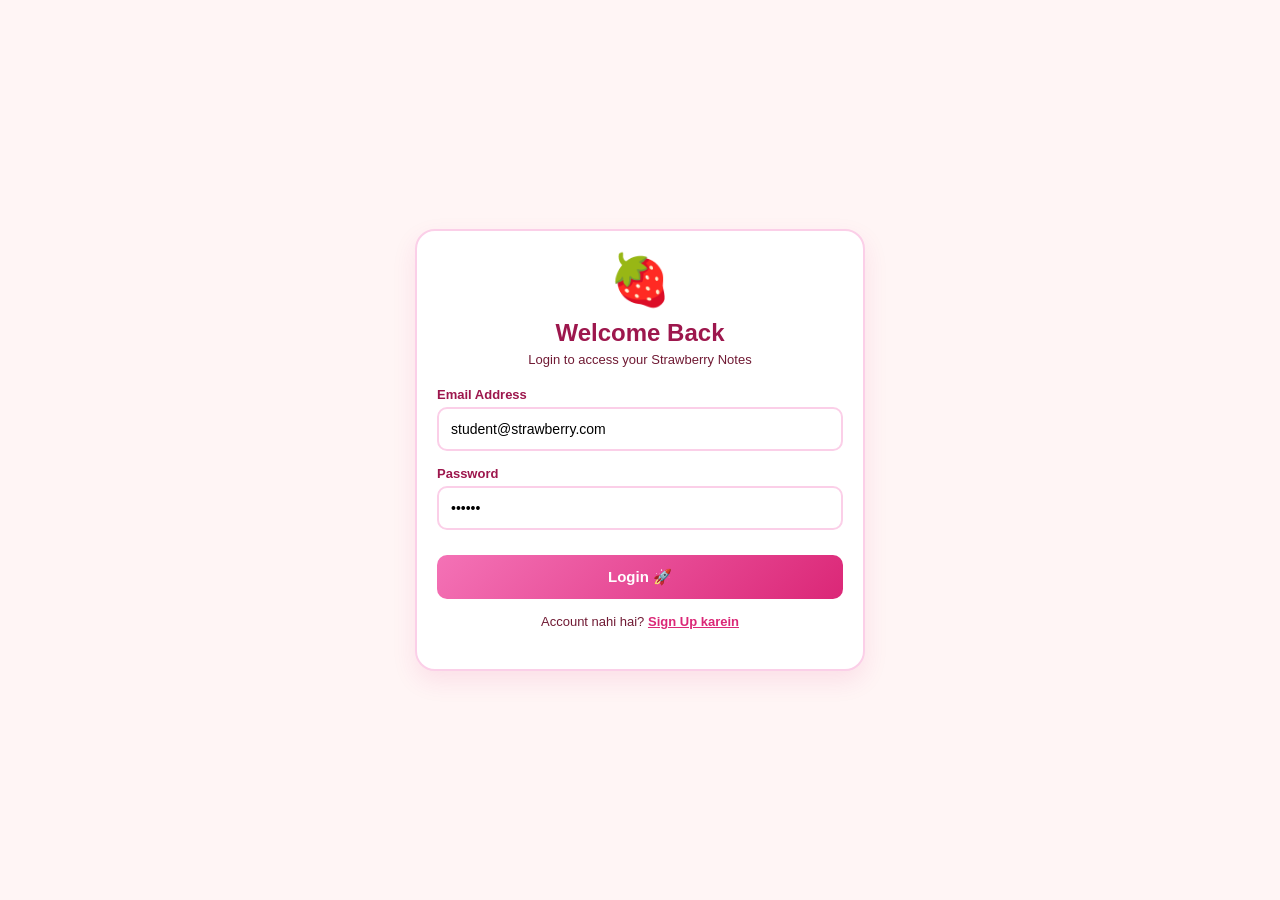
==== commit e4e79066: "index.html" ====
--- a/index.html
+++ b/index.html
@@ -3,312 +3,230 @@
 <head>
     <meta charset="UTF-8">
     <meta name="viewport" content="width=device-width, initial-scale=1.0">
-    <title>Strawberry Notes Hub</title>
+    <title>Strawberry Notes Hub 🍓</title>
     <style>
         * { margin: 0; padding: 0; box-sizing: border-box; font-family: 'Segoe UI', Arial, sans-serif; }
-        body { background-color: #fff5f5; color: #4a1525; padding: 15px; display: flex; align-items: center; justify-content: center; min-height: 100vh; }
-        .container { max-width: 450px; width: 100%; background: white; padding: 25px; border-radius: 20px; box-shadow: 0 10px 25px rgba(219, 39, 119, 0.1); text-align: center; border: 2px solid #fbcfe8; }
-        
-        /* Strawberry Profile Card */
-        .profile-card { background: linear-gradient(135deg, #db2777, #9d174d, #4c0519); color: white; padding: 25px 20px; border-radius: 16px; margin-bottom: 25px; box-shadow: 0 4px 15px rgba(219, 39, 119, 0.3); }
-        .avatar { width: 65px; height: 65px; background: #fdf2f8; border-radius: 50%; margin: 0 auto 12px auto; display: flex; align-items: center; justify-content: center; font-size: 32px; border: 2px solid white; }
-        .profile-card h2 { font-size: 22px; margin-bottom: 4px; font-weight: 700; letter-spacing: 0.5px; }
-        .profile-card p { font-size: 13px; opacity: 0.9; }
-
-        /* Menu Buttons (Strawberry Theme) */
-        .menu-btn { display: block; background: #fff; color: #9d174d; border: 2px solid #f472b6; padding: 15px; margin-bottom: 14px; border-radius: 12px; text-decoration: none; font-size: 16px; font-weight: bold; transition: all 0.2s ease; box-shadow: 0 4px 6px rgba(0,0,0,0.02); }
-        .menu-btn:hover { transform: translateY(-2px); color: white; background: linear-gradient(135deg, #f472b6, #db2777); border-color: #db2777; box-shadow: 0 4px 12px rgba(219, 39, 119, 0.2); }
-        
-        /* Action Button */
-        .clear-btn { display: block; width: 100%; background: #be123c; color: white; border: none; padding: 13px; margin-top: 25px; border-radius: 10px; font-weight: bold; cursor: pointer; font-size: 14px; transition: background 0.2s; }
-        .clear-btn:hover { background: #9f1239; }
+        body { background-color: #fff5f5; color: #4a1525; padding: 10px; min-height: 100vh; display: flex; align-items: center; justify-content: center; }
+        
+        /* Main Container Box */
+        .app-container { max-width: 450px; width: 100%; background: white; padding: 20px; border-radius: 20px; box-shadow: 0 10px 25px rgba(219, 39, 119, 0.1); border: 2px solid #fbcfe8; }
+        
+        /* ================= AUTHENTICATION STYLES (Login/Signup) ================= */
+        .auth-box { display: block; text-align: center; }
+        .auth-logo { font-size: 50px; margin-bottom: 10px; }
+        .auth-box h2 { font-size: 24px; margin-bottom: 5px; color: #9d174d; }
+        .auth-box p { font-size: 13px; color: #701a34; margin-bottom: 20px; }
+        .input-group { text-align: left; margin-bottom: 15px; }
+        .input-group label { display: block; font-size: 13px; font-weight: bold; margin-bottom: 5px; color: #9d174d; }
+        .input-group input { width: 100%; padding: 12px; border: 2px solid #fbcfe8; border-radius: 10px; font-size: 14px; outline: none; }
+        .input-group input:focus { border-color: #db2777; }
+        .auth-btn { width: 100%; background: linear-gradient(135deg, #f472b6, #db2777); color: white; border: none; padding: 13px; border-radius: 10px; font-size: 15px; font-weight: bold; cursor: pointer; margin-top: 10px; }
+        .switch-text { font-size: 13px; margin-top: 15px; color: #701a34; }
+        .switch-link { color: #db2777; font-weight: bold; cursor: pointer; text-decoration: underline; }
+
+        /* ================= DASHBOARD & PROFILE STYLES ================= */
+        .dashboard-menu { display: none; }
+        .profile-card { background: linear-gradient(135deg, #db2777, #9d174d, #4c0519); color: white; padding: 20px 15px; border-radius: 16px; margin-bottom: 20px; text-align: center; box-shadow: 0 4px 15px rgba(219, 39, 119, 0.2); position: relative; }
+        .avatar { width: 60px; height: 60px; background: #fdf2f8; border-radius: 50%; margin: 0 auto 10px auto; display: flex; align-items: center; justify-content: center; font-size: 28px; border: 2px solid white; }
+        .profile-card h2 { font-size: 20px; margin-bottom: 4px; font-weight: 700; }
+        .profile-card p { font-size: 12px; opacity: 0.9; }
+        .logout-btn { position: absolute; right: 12px; top: 12px; background: rgba(255,255,255,0.2); border: none; color: white; padding: 4px 8px; border-radius: 6px; font-size: 11px; font-weight: bold; cursor: pointer; }
+
+        /* Navigation Menu Buttons */
+        .menu-btn { display: block; width: 100%; background: #fff; color: #9d174d; border: 2px solid #f472b6; padding: 14px; margin-bottom: 12px; border-radius: 12px; font-size: 15px; font-weight: bold; cursor: pointer; text-align: center; }
+        .menu-btn:hover { color: white; background: linear-gradient(135deg, #f472b6, #db2777); border-color: #db2777; }
+        
+        /* Action Buttons */
+        .clear-btn { display: block; width: 100%; background: #be123c; color: white; border: none; padding: 12px; margin-top: 20px; border-radius: 10px; font-weight: bold; cursor: pointer; font-size: 13px; }
+
+        /* ================= SUB-PAGES SYSTEM (Notes) ================= */
+        .sub-page { display: none; width: 100%; }
+        .header-bar { background: linear-gradient(135deg, #be123c, #4c0519); color: white; padding: 14px; border-radius: 12px; text-align: center; margin-bottom: 15px; position: relative; }
+        .back-btn { position: absolute; left: 10px; top: 12px; color: white; background: rgba(0,0,0,0.2); border: none; padding: 5px 10px; border-radius: 6px; font-weight: bold; cursor: pointer; font-size: 12px; }
+        
+        .tag-banner { background: #db2777; color: white; padding: 8px 12px; font-size: 14px; font-weight: bold; border-radius: 8px; margin: 15px 0 10px 0; }
+        .row-box { background: #fff; border: 1px solid #fbcfe8; border-left: 5px solid #be123c; border-radius: 8px; margin-bottom: 8px; padding: 12px; }
+        .row-title { font-size: 14px; font-weight: 600; cursor: pointer; display: flex; justify-content: space-between; align-items: center; color: #4c0519; }
+        .row-body { display: none; padding-top: 10px; border-top: 1px dashed #fbcfe8; margin-top: 10px; font-size: 13px; color: #4a5568; line-height: 1.6; }
+        
+        .opened .row-body { display: block; }
+        .icon-state::after { content: '🍓'; font-size: 12px; }
+        .opened .icon-state::after { content: '❌'; font-size: 10px; }
+        .formula { background: #fff1f2; border-left: 3px solid #db2777; padding: 8px; font-family: monospace; margin: 8px 0; font-weight: bold; color: #b91c1c; }
+        .code-box { background: #2d1a1e; color: #f9a8d4; padding: 10px; font-family: monospace; margin: 8px 0; border-radius: 6px; white-space: pre-wrap; font-size: 12px; }
     </style>
 </head>
 <body>
 
-<div class="container">
-    <div class="profile-card">
-        <div class="avatar">🍓</div>
-        <h2>Strawberry Notes Hub</h2>
-        <p>Your Sweet & Smart Study Companion</p>
-    </div>
-
-    <a href="class10.html" class="menu-btn">🎓 Class 10th Notes</a>
-    <a href="class12.html" class="menu-btn">🎓 Class 12th Notes</a>
-    <a href="coding.html" class="menu-btn">💻 Coding & Web Dev</a>
-
-    <button class="clear-btn" onclick="clearAppHistory()">🗑️ Clear App History & Cache</button>
+<div class="app-container">
+
+    <div id="loginScreen" class="auth-box">
+        <div class="auth-logo">🍓</div>
+        <h2>Welcome Back</h2>
+        <p>Login to access your Strawberry Notes</p>
+        
+        <div class="input-group">
+            <label>Email Address</label>
+            <input type="email" id="loginEmail" placeholder="example@gmail.com" value="student@strawberry.com">
+        </div>
+        <div class="input-group">
+            <label>Password</label>
+            <input type="password" id="loginPassword" placeholder="••••••••" value="123456">
+        </div>
+        <button class="auth-btn" onclick="handleLogin()">Login 🚀</button>
+        <p class="switch-text">Account nahi hai? <span class="switch-link" onclick="toggleAuthScreens('signupScreen', 'loginScreen')">Sign Up karein</span></p>
+    </div>
+
+    <div id="signupScreen" class="auth-box" style="display: none;">
+        <div class="auth-logo">🍓</div>
+        <h2>Create Account</h2>
+        <p>Join Strawberry Notes Hub today</p>
+        
+        <div class="input-group">
+            <label>Full Name</label>
+            <input type="text" id="signupName" placeholder="Your Name">
+        </div>
+        <div class="input-group">
+            <label>Email Address</label>
+            <input type="email" id="signupEmail" placeholder="example@gmail.com">
+        </div>
+        <div class="input-group">
+            <label>Create Password</label>
+            <input type="password" id="signupPassword" placeholder="Minimum 6 characters">
+        </div>
+        <button class="auth-btn" onclick="handleSignup()">Create Account ✨</button>
+        <p class="switch-text">Pehle se account hai? <span class="switch-link" onclick="toggleAuthScreens('loginScreen', 'signupScreen')">Login karein</span></p>
+    </div>
+
+    <div id="mainDashboard" class="dashboard-menu">
+        <div class="profile-card">
+            <button class="logout-btn" onclick="handleLogout()">Log Out 🚪</button>
+            <div class="avatar">🍓</div>
+            <h2 id="userDisplayName">Smart Student</h2>
+            <p>Premium Account Active</p>
+        </div>
+        
+        <button class="menu-btn" onclick="showPage('class10Page')">🎓 Class 10th Notes</button>
+        <button class="menu-btn" onclick="showPage('class12Page')">🎓 Class 12th Notes</button>
+        <button class="menu-btn" onclick="showPage('codingPage')">💻 Coding & Web Dev</button>
+        
+        <button class="clear-btn" onclick="clearAppHistory()">🗑️ Clear App History & Cache</button>
+    </div>
+
+    <div id="class10Page" class="sub-page">
+        <div class="header-bar">
+            <button class="back-btn" onclick="showDashboard()">⬅️ Back</button>
+            <h3>Class 10th Notes 🍓</h3>
+        </div>
+        
+        <div class="tag-banner">🔬 SCIENCE HIGHLIGHTS</div>
+        <div class="row-box"><div class="row-title" onclick="toggleAccordion(this)"><span>Ch 1: Chemical Reactions</span><span class="icon-state"></span></div><div class="row-body"><p>Chemical equations chemical updates ko express karti hain.</p><div class="formula">2Mg + O₂ → 2MgO</div></div></div>
+        <div class="row-box"><div class="row-title" onclick="toggleAccordion(this)"><span>Ch 2: Acids, Bases and Salts</span><span class="icon-state"></span></div><div class="row-body"><p>Acids swaad mein khatte aur Bases kadwe hote hain.</p></div></div>
+        
+        <div class="tag-banner">📐 MATHS HIGHLIGHTS</div>
+        <div class="row-box"><div class="row-title" onclick="toggleAccordion(this)"><span>Formula Core Box</span><span class="icon-state"></span></div><div class="row-body"><div class="formula">3 Median = Mode + 2 Mean</div></div></div>
+    </div>
+
+    <div id="class12Page" class="sub-page">
+        <div class="header-bar">
+            <button class="back-btn" onclick="showDashboard()">⬅️ Back</button>
+            <h3>Class 12th Notes 🍓</h3>
+        </div>
+        
+        <div class="tag-banner">🧬 BIOLOGY CORES</div>
+        <div class="row-box"><div class="row-title" onclick="toggleAccordion(this)"><span>Ch 1: Molecular Basis</span><span class="icon-state"></span></div><div class="row-body"><div class="formula">DNA → mRNA → Protein</div></div></div>
+    </div>
+
+    <div id="codingPage" class="sub-page">
+        <div class="header-bar">
+            <button class="back-btn" onclick="showDashboard()">⬅️ Back</button>
+            <h3>Coding Central 🍓</h3>
+        </div>
+        
+        <div class="tag-banner">🌐 WEB CORE NOTES</div>
+        <div class="row-box"><div class="row-title" onclick="toggleAccordion(this)"><span>HTML5 Basics</span><span class="icon-state"></span></div><div class="row-body"><div class="code-box">&lt;h1&gt;Welcome Student&lt;/h1&gt;</div></div></div>
+    </div>
+
 </div>
 
 <script>
+    // Screen Toggle for Login/Signup
+    function toggleAuthScreens(showId, hideId) {
+        document.getElementById(hideId).style.display = 'none';
+        document.getElementById(showId).style.display = 'block';
+    }
+
+    // Handle Login Logic
+    function handleLogin() {
+        const email = document.getElementById('loginEmail').value;
+        const pass = document.getElementById('loginPassword').value;
+
+        if(email === "" || pass === "") {
+            alert("Bhai, saari details fill karo!");
+            return;
+        }
+        
+        // Simulating Auth & loading stored or default name
+        const savedName = localStorage.getItem('username') || "Smart Student 🚀";
+        document.getElementById('userDisplayName').innerText = savedName;
+
+        // Hide Login, Show Dashboard
+        document.getElementById('loginScreen').style.display = 'none';
+        document.getElementById('mainDashboard').style.display = 'block';
+    }
+
+    // Handle Signup Logic
+    function handleSignup() {
+        const name = document.getElementById('signupName').value;
+        const email = document.getElementById('signupEmail').value;
+        const pass = document.getElementById('signupPassword').value;
+
+        if(name === "" || email === "" || pass === "") {
+            alert("Saare boxes bharna zaroori hai!");
+            return;
+        }
+
+        // Saving User data locally
+        localStorage.setItem('username', name + " 🚀");
+        alert("Account successfully ban gaya! Ab login kijiye.");
+        toggleAuthScreens('loginScreen', 'signupScreen');
+    }
+
+    // Handle Logout Logic
+    function handleLogout() {
+        document.getElementById('mainDashboard').style.display = 'none';
+        document.getElementById('loginScreen').style.display = 'block';
+    }
+
+    // Sub-Pages Navigation Control
+    function showPage(pageId) {
+        document.getElementById('mainDashboard').style.display = 'none';
+        document.querySelectorAll('.sub-page').forEach(p => p.style.display = 'none');
+        document.getElementById(pageId).style.display = 'block';
+        window.scrollTo(0,0);
+    }
+
+    function showDashboard() {
+        document.querySelectorAll('.sub-page').forEach(p => p.style.display = 'none');
+        document.getElementById('mainDashboard').style.display = 'block';
+        window.scrollTo(0,0);
+    }
+
+    // Accordion Open/Close Logic
+    function toggleAccordion(el) {
+        el.parentElement.classList.toggle('opened');
+    }
+
+    // Clear Cache and Reset App Completely
     function clearAppHistory() {
-        if(confirm("Kya aap Strawberry Notes Hub ka saara data reset karna chahte hain?")) {
+        if(confirm("Kya aap Strawberry Notes Hub ka saara data aur saved users clear karna chahte hain?")) {
             localStorage.clear();
             sessionStorage.clear();
-            alert("History successfully clear ho gayi hai!");
+            alert("App fully clear aur reset ho gaya hai!");
             window.location.reload();
         }
     }
 </script>
 </body>
   </html>
-  <!DOCTYPE html>
-<html lang="hi">
-<head>
-    <meta charset="UTF-8">
-    <meta name="viewport" content="width=device-width, initial-scale=1.0">
-    <title>Class 10th - Strawberry Notes</title>
-    <style>
-        * { margin: 0; padding: 0; box-sizing: border-box; font-family: 'Segoe UI', Arial, sans-serif; }
-        body { background-color: #fff5f5; color: #4a1525; padding: 15px; }
-        .page-wrapper { max-width: 600px; margin: 0 auto; background: white; padding: 15px; border-radius: 16px; box-shadow: 0 4px 15px rgba(219, 39, 119, 0.05); border: 1px solid #fbcfe8; }
-        
-        .header-bar { background: linear-gradient(135deg, #db2777, #9d174d); color: white; padding: 16px; border-radius: 12px; text-align: center; margin-bottom: 15px; position: relative; }
-        .back-lnk { position: absolute; left: 12px; top: 15px; color: white; text-decoration: none; font-weight: bold; font-size: 13px; background: rgba(0,0,0,0.15); padding: 5px 10px; border-radius: 6px; }
-        
-        .tag-banner { background: #be123c; color: white; padding: 9px 12px; font-size: 14px; font-weight: bold; border-radius: 8px; margin: 18px 0 10px 0; letter-spacing: 0.5px; }
-        .row-box { background: #fff; border: 1px solid #fbcfe8; border-left: 5px solid #db2777; border-radius: 8px; margin-bottom: 8px; padding: 12px; }
-        .row-title { font-size: 15px; font-weight: 600; cursor: pointer; display: flex; justify-content: space-between; align-items: center; color: #4c0519; }
-        .row-body { display: none; padding-top: 10px; border-top: 1px dashed #fbcfe8; margin-top: 10px; font-size: 14px; color: #4a5568; line-height: 1.6; }
-        
-        .opened .row-body { display: block; }
-        .icon-state::after { content: '🍓'; font-size: 12px; }
-        .opened .icon-state::after { content: '❌'; font-size: 10px; }
-        .formula { background: #fff1f2; border-left: 3px solid #be123c; padding: 10px; font-family: monospace; margin: 10px 0; font-weight: bold; color: #9f1239; }
-    </style>
-</head>
-<body>
-
-<div class="page-wrapper">
-    <div class="header-bar">
-        <a href="index.html" class="back-lnk">⬅️ Back</a>
-        <h3>Class 10th Smart Notes 🍓</h3>
-    </div>
-
-    <div class="tag-banner">🔬 SCIENCE (ALL 13 CHAPTERS)</div>
-    <div class="row-box"><div class="row-title" onclick="openBox(this)"><span>Ch 1: Chemical Reactions & Equations</span><span class="icon-state"></span></div><div class="row-body"><p>Chemical equations chemical change ko express karti hain.</p><div class="formula">2Mg + O₂ → 2MgO</div></div></div>
-    <div class="row-box"><div class="row-title" onclick="openBox(this)"><span>Ch 2: Acids, Bases and Salts</span><span class="icon-state"></span></div><div class="row-body"><p>Acids swaad mein khatte aur Bases kadwe hote hain. Neutral pH value hamesha 7 hoti hai.</p></div></div>
-    <div class="row-box"><div class="row-title" onclick="openBox(this)"><span>Ch 3: Metals and Non-metals</span><span class="icon-state"></span></div><div class="row-body"><p>Metals standard conductors hote hain jo malleability aur ductility property show karte hain.</p></div></div>
-    <div class="row-box"><div class="row-title" onclick="openBox(this)"><span>Ch 4: Carbon and its Compounds</span><span class="icon-state"></span></div><div class="row-body"><p>Carbon tetravalency aur catenation ki wajah se strong covalent chains banata hai.</p></div></div>
-    <div class="row-box"><div class="row-title" onclick="openBox(this)"><span>Ch 5: Life Processes</span><span class="icon-state"></span></div><div class="row-body"><p>Nutrition, Respiration, Circulation aur Excretion core life operations hain.</p></div></div>
-    <div class="row-box"><div class="row-title" onclick="openBox(this)"><span>Ch 6: Control and Coordination</span><span class="icon-state"></span></div><div class="row-body"><p>Brain, Spinal cord, Neurons aur plant hormones structure response dynamic setup.</p></div></div>
-    <div class="row-box"><div class="row-title" onclick="openBox(this)"><span>Ch 7: How do Organisms Reproduce?</span><span class="icon-state"></span></div><div class="row-body"><p>Sexual aur Asexual methods organism generation continue rakhne ke liye help karte hain.</p></div></div>
-    <div class="row-box"><div class="row-title" onclick="openBox(this)"><span>Ch 8: Heredity</span><span class="icon-state"></span></div><div class="row-body"><p>Mendel's experiments pea plant par inheritance framework define karte hain.</p></div></div>
-    <div class="row-box"><div class="row-title" onclick="openBox(this)"><span>Ch 9: Light - Reflection & Refraction</span><span class="icon-state"></span></div><div class="row-body"><div class="formula">Mirror Formula: 1/f = 1/v + 1/u</div></div></div>
-    <div class="row-box"><div class="row-title" onclick="openBox(this)"><span>Ch 10: Human Eye & Colorful World</span><span class="icon-state"></span></div><div class="row-body"><p>Myopia aur Hypermetropia defects aur unki respective lens corrections.</p></div></div>
-    <div class="row-box"><div class="row-title" onclick="openBox(this)"><span>Ch 11: Electricity</span><span class="icon-state"></span></div><div class="row-body"><div class="formula">Ohm's Law: V = IR</div></div></div>
-    <div class="row-box"><div class="row-title" onclick="openBox(this)"><span>Ch 12: Magnetic Effects of Current</span><span class="icon-state"></span></div><div class="row-body"><p>Right-hand thumb rule aur electromagnetic logic flow operations.</p></div></div>
-    <div class="row-box"><div class="row-title" onclick="openBox(this)"><span>Ch 13: Our Environment</span><span class="icon-state"></span></div><div class="row-body"><p>Trophic levels mapping aur ecosystems ke ecological variables balance rule.</p></div></div>
-
-    <div class="tag-banner">📐 MATHS (ALL 15 CHAPTERS)</div>
-    <div class="row-box"><div class="row-title" onclick="openBox(this)"><span>Ch 1: Real Numbers</span><span class="icon-state"></span></div><div class="row-body"><div class="formula">LCM × HCF = Product of Numbers</div></div></div>
-    <div class="row-box"><div class="row-title" onclick="openBox(this)"><span>Ch 2: Polynomials</span><span class="icon-state"></span></div><div class="row-body"><p>Zeroes relationships: Sum = -b/a, Product = c/a</p></div></div>
-    <div class="row-box"><div class="row-title" onclick="openBox(this)"><span>Ch 3: Linear Equations</span><span class="icon-state"></span></div><div class="row-body"><p>Consistent unique solutions vs parallel dynamic trends equations.</p></div></div>
-    <div class="row-box"><div class="row-title" onclick="openBox(this)"><span>Ch 4: Quadratic Equations</span><span class="icon-state"></span></div><div class="row-body"><div class="formula">Discriminant D = b² - 4ac</div></div></div>
-    <div class="row-box"><div class="row-title" onclick="openBox(this)"><span>Ch 5: Arithmetic Progressions</span><span class="icon-state"></span></div><div class="row-body"><div class="formula">aₙ = a + (n-1)d</div></div></div>
-    <div class="row-box"><div class="row-title" onclick="openBox(this)"><span>Ch 6: Triangles</span><span class="icon-state"></span></div><div class="row-body"><p>Similarity patterns conditions aur BPT (Thales Theorem) metrics.</p></div></div>
-    <div class="row-box"><div class="row-title" onclick="openBox(this)"><span>Ch 7: Coordinate Geometry</span><span class="icon-state"></span></div><div class="row-body"><p>Distance formula application metrics between geometric coordinates.</p></div></div>
-    <div class="row-box"><div class="row-title" onclick="openBox(this)"><span>Ch 8: Trigonometry Introduction</span><span class="icon-state"></span></div><div class="row-body"><div class="formula">sin²θ + cos²θ = 1</div></div></div>
-    <div class="row-box"><div class="row-title" onclick="openBox(this)"><span>Ch 9: Trigonometry Applications</span><span class="icon-state"></span></div><div class="row-body"><p>Heights properties relative to angles of elevation indices.</p></div></div>
-    <div class="row-box"><div class="row-title" onclick="openBox(this)"><span>Ch 10: Circles</span><span class="icon-state"></span></div><div class="row-body"><p>Tangents equal property mapping parameters from any external point.</p></div></div>
-    <div class="row-box"><div class="row-title" onclick="openBox(this)"><span>Ch 11: Areas Related to Circles</span><span class="icon-state"></span></div><div class="row-body"><p>Sector calculation formula based on angle values relative to 360.</p></div></div>
-    <div class="row-box"><div class="row-title" onclick="openBox(this)"><span>Ch 12: Surface Area & Volumes</span><span class="icon-state"></span></div><div class="row-body"><p>Volume of combined solid structures configurations.</p></div></div>
-    <div class="row-box"><div class="row-title" onclick="openBox(this)"><span>Ch 13: Statistics</span><span class="icon-state"></span></div><div class="row-body"><div class="formula">3 Median = Mode + 2 Mean</div></div></div>
-    <div class="row-box"><div class="row-title" onclick="openBox(this)"><span>Ch 14: Probability</span><span class="icon-state"></span></div><div class="row-body"><p>Theoretical dynamic outcome chance tracking metrics.</p></div></div>
-    <div class="row-box"><div class="row-title" onclick="openBox(this)"><span>Ch 15: Proofs</span><span class="icon-state"></span></div><div class="row-body"><p>Mathematical assertions logic structural breakdown loops.</p></div></div>
-</div>
-
-<script>
-    function openBox(el) { el.parentElement.classList.toggle('opened'); }
-</script>
-</body>
-               <!DOCTYPE html>
-<html lang="hi">
-<head>
-    <meta charset="UTF-8">
-    <meta name="viewport" content="width=device-width, initial-scale=1.0">
-    <title>Class 12th - Strawberry Notes</title>
-    <style>
-        * { margin: 0; padding: 0; box-sizing: border-box; font-family: 'Segoe UI', Arial, sans-serif; }
-        body { background-color: #fff5f5; color: #4a1525; padding: 15px; }
-        .page-wrapper { max-width: 600px; margin: 0 auto; background: white; padding: 15px; border-radius: 16px; box-shadow: 0 4px 15px rgba(219, 39, 119, 0.05); border: 1px solid #fbcfe8; }
-        
-        .header-bar { background: linear-gradient(135deg, #be123c, #4c0519); color: white; padding: 16px; border-radius: 12px; text-align: center; margin-bottom: 15px; position: relative; }
-        .back-lnk { position: absolute; left: 12px; top: 15px; color: white; text-decoration: none; font-weight: bold; font-size: 13px; background: rgba(0,0,0,0.15); padding: 5px 10px; border-radius: 6px; }
-        
-        .tag-banner { background: #db2777; color: white; padding: 9px 12px; font-size: 14px; font-weight: bold; border-radius: 8px; margin: 18px 0 10px 0; }
-        .row-box { background: #fff; border: 1px solid #fbcfe8; border-left: 5px solid #be123c; border-radius: 8px; margin-bottom: 8px; padding: 12px; }
-        .row-title { font-size: 15px; font-weight: 600; cursor: pointer; display: flex; justify-content: space-between; align-items: center; color: #4c0519; }
-        .row-body { display: none; padding-top: 10px; border-top: 1px dashed #fbcfe8; margin-top: 10px; font-size: 14px; color: #4a5568; line-height: 1.6; }
-        
-        .opened .row-body { display: block; }
-        .icon-state::after { content: '🍓'; font-size: 12px; }
-        .opened .icon-state::after { content: '❌'; font-size: 10px; }
-        .formula { background: #fff1f2; border-left: 3px solid #db2777; padding: 10px; font-family: monospace; margin: 10px 0; font-weight: bold; color: #b91c1c; }
-    </style>
-</head>
-<body>
-
-<div class="page-wrapper">
-    <div class="header-bar">
-        <a href="index.html" class="back-lnk">⬅️ Back</a>
-        <h3>Class 12th Smart Notes 🍓</h3>
-    </div>
-
-    <div class="tag-banner">🧬 BIOLOGY CORNER</div>
-    <div class="row-box"><div class="row-title" onclick="openBox(this)"><span>Ch 1: Sexual Reproduction in Flowering Plants</span><span class="icon-state"></span></div><div class="row-body"><p>Double fertilization logic aur structural components layout mechanisms.</p></div></div>
-    <div class="row-box"><div class="row-title" onclick="openBox(this)"><span>Ch 2: Human Reproduction</span><span class="icon-state"></span></div><div class="row-body"><p>Spermatogenesis vs Oogenesis processes breakdown cycle graphs.</p></div></div>
-    <div class="row-box"><div class="row-title" onclick="openBox(this)"><span>Ch 3: Principles of Inheritance</span><span class="icon-state"></span></div><div class="row-body"><p>Mendelian genetics, co-dominance parameters tracking indicators.</p></div></div>
-    <div class="row-box"><div class="row-title" onclick="openBox(this)"><span>Ch 4: Molecular Basis</span><span class="icon-state"></span></div><div class="row-body"><div class="formula">Central Dogma: DNA → mRNA → Protein</div></div></div>
-    <div class="row-box"><div class="row-title" onclick="openBox(this)"><span>Ch 5: Biotechnology</span><span class="icon-state"></span></div><div class="row-body"><p>Recombinant DNA sequencing methodologies aur vectors patterns.</p></div></div>
-
-    <div class="tag-banner">📐 MATHEMATICS EXTRA HIGHLIGHTS</div>
-    <div class="row-box"><div class="row-title" onclick="openBox(this)"><span>Calculus Base Integration</span><span class="icon-state"></span></div><div class="row-body"><div class="formula">∫xⁿdx = xⁿ⁺¹/(n+1) + C</div></div></div>
-
-    <div class="tag-banner">🔬 PHYSICS & CHEMISTRY CORES</div>
-    <div class="row-box"><div class="row-title" onclick="openBox(this)"><span>Electrostatics & Name Reactions</span><span class="icon-state"></span></div><div class="row-body"><div class="formula">F = k·(q₁q₂)/r²</div><p>Aldol Condensation reaction dynamics.</p></div></div>
-</div>
-
-<script>
-    function openBox(el) { el.parentElement.classList.toggle('opened'); }
-</script>
-</body>
-</html>
-</html>
-<!DOCTYPE html>
-<html lang="hi">
-<head>
-    <meta charset="UTF-8">
-    <meta name="viewport" content="width=device-width, initial-scale=1.0">
-    <title>Coding & Web Dev - Strawberry Notes</title>
-    <style>
-        * { margin: 0; padding: 0; box-sizing: border-box; font-family: 'Segoe UI', Arial, sans-serif; }
-        body { background-color: #fff5f5; color: #4a1525; padding: 15px; }
-        .page-wrapper { max-width: 600px; margin: 0 auto; background: white; padding: 15px; border-radius: 16px; box-shadow: 0 4px 15px rgba(219, 39, 119, 0.05); border: 1px solid #fbcfe8; }
-        
-        .header-bar { background: linear-gradient(135deg, #db2777, #9d174d); color: white; padding: 16px; border-radius: 12px; text-align: center; margin-bottom: 15px; position: relative; }
-        .back-lnk { position: absolute; left: 12px; top: 15px; color: white; text-decoration: none; font-weight: bold; font-size: 13px; background: rgba(0,0,0,0.15); padding: 5px 10px; border-radius: 6px; }
-        
-        .tag-banner { background: #be123c; color: white; padding: 9px 12px; font-size: 14px; font-weight: bold; border-radius: 8px; margin: 18px 0 10px 0; letter-spacing: 0.5px; }
-        .row-box { background: #fff; border: 1px solid #fbcfe8; border-left: 5px solid #db2777; border-radius: 8px; margin-bottom: 8px; padding: 12px; }
-        .row-title { font-size: 15px; font-weight: 600; cursor: pointer; display: flex; justify-content: space-between; align-items: center; color: #4c0519; }
-        .row-body { display: none; padding-top: 10px; border-top: 1px dashed #fbcfe8; margin-top: 10px; font-size: 14px; color: #4a5568; line-height: 1.6; }
-        
-        .opened .row-body { display: block; }
-        .icon-state::after { content: '🍓'; font-size: 12px; }
-        .opened .icon-state::after { content: '❌'; font-size: 10px; }
-        
-        /* Code Block Styling */
-        .code-box { background: #2d1a1e; color: #f9a8d4; padding: 12px; font-family: 'Courier New', Courier, monospace; margin: 10px 0; border-radius: 8px; white-space: pre-wrap; font-size: 13px; border-left: 3px solid #f472b6; }
-        code { background: #ffe4e6; padding: 2px 6px; border-radius: 4px; color: #b91c1c; font-weight: bold; font-size: 13px; }
-    </style>
-</head>
-<body>
-
-<div class="page-wrapper">
-    <div class="header-bar">
-        <a href="index.html" class="back-lnk">⬅️ Back</a>
-        <h3>Coding & Web Dev Notes 🍓</h3>
-    </div>
-
-    <div class="tag-banner">🌐 HTML5 (STRUCTURE)</div>
-    
-    <div class="row-box">
-        <div class="row-title" onclick="openBox(this)"><span>1. HTML Introduction & Tags</span><span class="icon-state"></span></div>
-        <div class="row-body">
-            <p>HTML ka matlab <b>HyperText Markup Language</b> hai. Yeh kisi bhi website ka basic structure (dhancha) banati hai.</p>
-            <div class="code-box">&lt;!DOCTYPE html&gt;
-&lt;html&gt;
-&lt;head&gt;
-    &lt;title&gt;My Page&lt;/title&gt;
-&lt;/head&gt;
-&lt;body&gt;
-    &lt;h1&gt;Hello World&lt;/h1&gt;
-&lt;/body&gt;
-&lt;/html&gt;</div>
-        </div>
-    </div>
-
-    <div class="row-box">
-        <div class="row-title" onclick="openBox(this)"><span>2. Common HTML Elements</span><span class="icon-state"></span></div>
-        <div class="row-body">
-            <p>Important tags jo website mein content daalne ke kaam aate hain:</p>
-            <ul>
-                <li><code>&lt;h1&gt; to &lt;h6&gt;</code> - Headings ke liye.</li>
-                <li><code>&lt;p&gt;</code> - Paragraph text likhne ke liye.</li>
-                <li><code>&lt;a href="url"&gt;</code> - Links jodne ke liye.</li>
-                <li><code>&lt;img src="image.jpg"&gt;</code> - Images dikhane ke liye.</li>
-            </ul>
-        </div>
-    </div>
-
-    <div class="tag-banner">🎨 CSS3 (DESIGN & STYLE)</div>
-
-    <div class="row-box">
-        <div class="row-title" onclick="openBox(this)"><span>1. CSS Basics & Selectors</span><span class="icon-state"></span></div>
-        <div class="row-body">
-            <p>CSS (Cascading Style Sheets) se HTML blocks ko sundar banaya jata hai (colors, fonts, layout).</p>
-            <div class="code-box">/* Element Selector */
-h1 {
-    color: #db2777;
-    text-align: center;
-}
-
-/* Class Selector */
-.strawberry-box {
-    background-color: pink;
-    border-radius: 10px;
-}</div>
-        </div>
-    </div>
-
-    <div class="row-box">
-        <div class="row-title" onclick="openBox(this)"><span>2. Box Model & Padding-Margin</span><span class="icon-state"></span></div>
-        <div class="row-body">
-            <p>Har HTML element ek box hota hai jisme ye cheezein hoti hain:</p>
-            <ul>
-                <li><b>Content:</b> Asli text ya image.</li>
-                <li><b>Padding:</b> Content aur Border ke beech ki andaruni jagah.</li>
-                <li><b>Border:</b> Box ke charo taraf ki line.</li>
-                <li><b>Margin:</b> Border ke bahar ki khali jagah.</li>
-            </ul>
-        </div>
-    </div>
-
-    <div class="tag-banner">⚡ JAVASCRIPT (LOGIC & INTERACTION)</div>
-
-    <div class="row-box">
-        <div class="row-title" onclick="openBox(this)"><span>1. Variables & Functions</span><span class="icon-state"></span></div>
-        <div class="row-body">
-            <p>JavaScript website ko dynamic aur working banati hai (jaise buttons click hona).</p>
-            <div class="code-box">// Variables definition
-let studentName = "Raunak";
-const piValue = 3.14;
-
-// Function Definition
-function welcomeUser() {
-    alert("Welcome to Strawberry Notes!");
-}</div>
-        </div>
-    </div>
-
-    <div class="row-box">
-        <div class="row-title" onclick="openBox(this)"><span>2. DOM Manipulation (Toggle Example)</span><span class="icon-state"></span></div>
-        <div class="row-body">
-            <p>HTML content ko JavaScript se badalna ya open/close karna:</p>
-            <div class="code-box">// Is project mein use hone wala toggling script
-function openBox(element) {
-    element.parentElement.classList.toggle('opened');
-}</div>
-        </div>
-    </div>
-
-</div>
-
-<script>
-    function openBox(el) { el.parentElement.classList.toggle('opened'); }
-</script>
-</body>
-</html>
-
-  
+
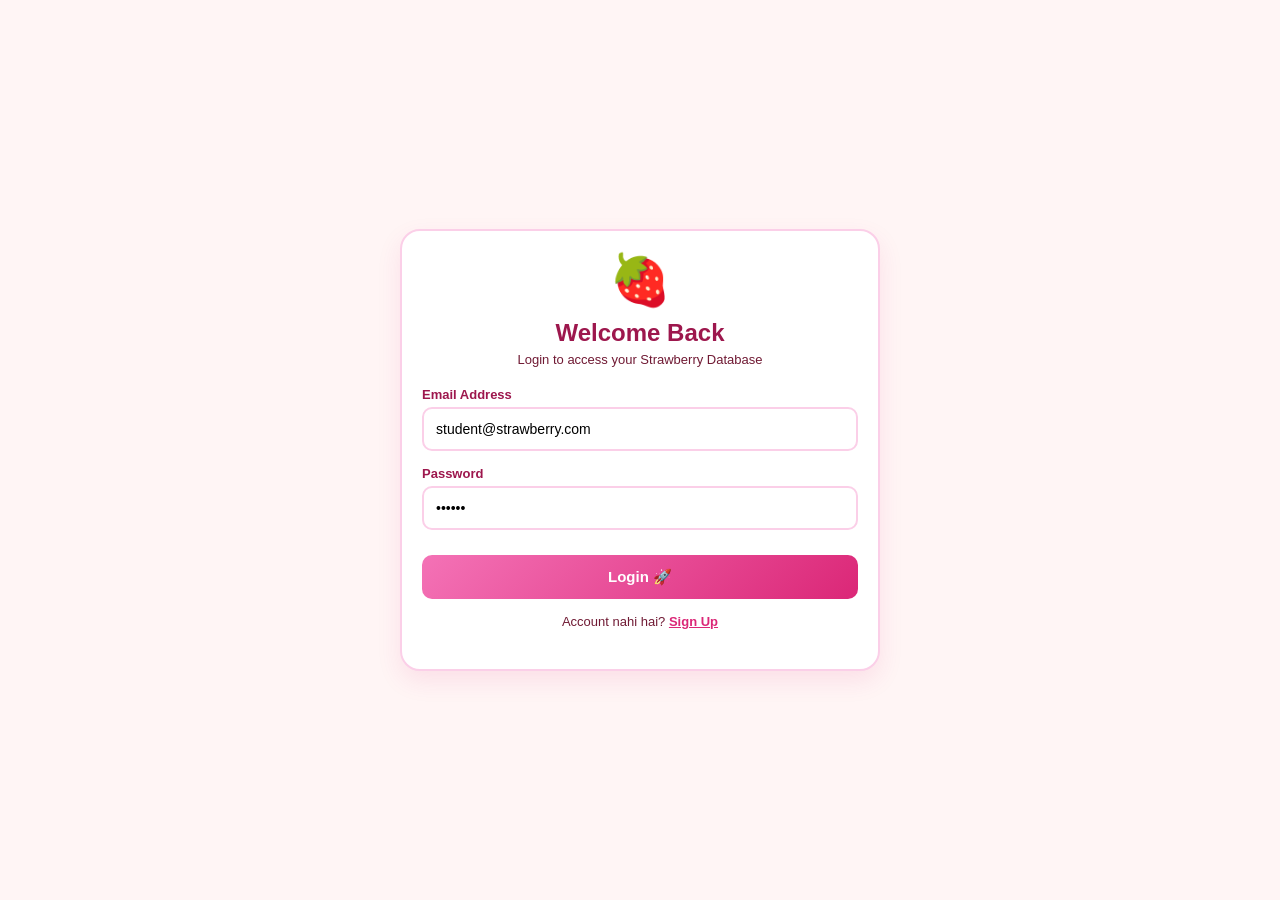
==== commit bbad6129: "index.html" ====
--- a/index.html
+++ b/index.html
@@ -8,10 +8,9 @@
         * { margin: 0; padding: 0; box-sizing: border-box; font-family: 'Segoe UI', Arial, sans-serif; }
         body { background-color: #fff5f5; color: #4a1525; padding: 10px; min-height: 100vh; display: flex; align-items: center; justify-content: center; }
         
-        /* Main Container Box */
-        .app-container { max-width: 450px; width: 100%; background: white; padding: 20px; border-radius: 20px; box-shadow: 0 10px 25px rgba(219, 39, 119, 0.1); border: 2px solid #fbcfe8; }
-        
-        /* ================= AUTHENTICATION STYLES (Login/Signup) ================= */
+        .app-container { max-width: 480px; width: 100%; background: white; padding: 20px; border-radius: 20px; box-shadow: 0 10px 25px rgba(219, 39, 119, 0.1); border: 2px solid #fbcfe8; }
+        
+        /* AUTHENTICATION STYLES */
         .auth-box { display: block; text-align: center; }
         .auth-logo { font-size: 50px; margin-bottom: 10px; }
         .auth-box h2 { font-size: 24px; margin-bottom: 5px; color: #9d174d; }
@@ -24,36 +23,36 @@
         .switch-text { font-size: 13px; margin-top: 15px; color: #701a34; }
         .switch-link { color: #db2777; font-weight: bold; cursor: pointer; text-decoration: underline; }
 
-        /* ================= DASHBOARD & PROFILE STYLES ================= */
+        /* DASHBOARD STYLES */
         .dashboard-menu { display: none; }
-        .profile-card { background: linear-gradient(135deg, #db2777, #9d174d, #4c0519); color: white; padding: 20px 15px; border-radius: 16px; margin-bottom: 20px; text-align: center; box-shadow: 0 4px 15px rgba(219, 39, 119, 0.2); position: relative; }
+        .profile-card { background: linear-gradient(135deg, #db2777, #9d174d, #4c0519); color: white; padding: 20px 15px; border-radius: 16px; margin-bottom: 20px; text-align: center; position: relative; }
         .avatar { width: 60px; height: 60px; background: #fdf2f8; border-radius: 50%; margin: 0 auto 10px auto; display: flex; align-items: center; justify-content: center; font-size: 28px; border: 2px solid white; }
         .profile-card h2 { font-size: 20px; margin-bottom: 4px; font-weight: 700; }
         .profile-card p { font-size: 12px; opacity: 0.9; }
         .logout-btn { position: absolute; right: 12px; top: 12px; background: rgba(255,255,255,0.2); border: none; color: white; padding: 4px 8px; border-radius: 6px; font-size: 11px; font-weight: bold; cursor: pointer; }
 
-        /* Navigation Menu Buttons */
-        .menu-btn { display: block; width: 100%; background: #fff; color: #9d174d; border: 2px solid #f472b6; padding: 14px; margin-bottom: 12px; border-radius: 12px; font-size: 15px; font-weight: bold; cursor: pointer; text-align: center; }
+        .menu-heading { font-size: 14px; font-weight: bold; color: #db2777; margin: 15px 0 8px 5px; text-transform: uppercase; letter-spacing: 0.5px; }
+        .menu-btn { display: block; width: 100%; background: #fff; color: #9d174d; border: 2px solid #f472b6; padding: 12px; margin-bottom: 10px; border-radius: 12px; font-size: 15px; font-weight: bold; cursor: pointer; text-align: left; padding-left: 15px; }
         .menu-btn:hover { color: white; background: linear-gradient(135deg, #f472b6, #db2777); border-color: #db2777; }
-        
-        /* Action Buttons */
-        .clear-btn { display: block; width: 100%; background: #be123c; color: white; border: none; padding: 12px; margin-top: 20px; border-radius: 10px; font-weight: bold; cursor: pointer; font-size: 13px; }
-
-        /* ================= SUB-PAGES SYSTEM (Notes) ================= */
+        .clear-btn { display: block; width: 100%; background: #be123c; color: white; border: none; padding: 12px; margin-top: 25px; border-radius: 10px; font-weight: bold; cursor: pointer; font-size: 13px; }
+
+        /* SUB-PAGES & ACCORDIONS */
         .sub-page { display: none; width: 100%; }
         .header-bar { background: linear-gradient(135deg, #be123c, #4c0519); color: white; padding: 14px; border-radius: 12px; text-align: center; margin-bottom: 15px; position: relative; }
         .back-btn { position: absolute; left: 10px; top: 12px; color: white; background: rgba(0,0,0,0.2); border: none; padding: 5px 10px; border-radius: 6px; font-weight: bold; cursor: pointer; font-size: 12px; }
         
-        .tag-banner { background: #db2777; color: white; padding: 8px 12px; font-size: 14px; font-weight: bold; border-radius: 8px; margin: 15px 0 10px 0; }
+        .tag-banner { background: #db2777; color: white; padding: 8px 12px; font-size: 13px; font-weight: bold; border-radius: 8px; margin: 15px 0 10px 0; }
         .row-box { background: #fff; border: 1px solid #fbcfe8; border-left: 5px solid #be123c; border-radius: 8px; margin-bottom: 8px; padding: 12px; }
         .row-title { font-size: 14px; font-weight: 600; cursor: pointer; display: flex; justify-content: space-between; align-items: center; color: #4c0519; }
         .row-body { display: none; padding-top: 10px; border-top: 1px dashed #fbcfe8; margin-top: 10px; font-size: 13px; color: #4a5568; line-height: 1.6; }
+        .row-body ul { margin-left: 18px; margin-top: 5px; }
         
         .opened .row-body { display: block; }
         .icon-state::after { content: '🍓'; font-size: 12px; }
         .opened .icon-state::after { content: '❌'; font-size: 10px; }
-        .formula { background: #fff1f2; border-left: 3px solid #db2777; padding: 8px; font-family: monospace; margin: 8px 0; font-weight: bold; color: #b91c1c; }
-        .code-box { background: #2d1a1e; color: #f9a8d4; padding: 10px; font-family: monospace; margin: 8px 0; border-radius: 6px; white-space: pre-wrap; font-size: 12px; }
+        
+        .formula { background: #fff1f2; border-left: 3px solid #db2777; padding: 8px; font-family: monospace; margin: 8px 0; font-weight: bold; color: #b91c1c; font-size: 12px; }
+        .code-box { background: #2d1a1e; color: #f9a8d4; padding: 10px; font-family: monospace; margin: 8px 0; border-radius: 6px; white-space: pre-wrap; font-size: 12px; border-left: 3px solid #f472b6; }
     </style>
 </head>
 <body>
@@ -63,39 +62,37 @@
     <div id="loginScreen" class="auth-box">
         <div class="auth-logo">🍓</div>
         <h2>Welcome Back</h2>
-        <p>Login to access your Strawberry Notes</p>
-        
+        <p>Login to access your Strawberry Database</p>
         <div class="input-group">
             <label>Email Address</label>
-            <input type="email" id="loginEmail" placeholder="example@gmail.com" value="student@strawberry.com">
+            <input type="email" id="loginEmail" value="student@strawberry.com">
         </div>
         <div class="input-group">
             <label>Password</label>
-            <input type="password" id="loginPassword" placeholder="••••••••" value="123456">
+            <input type="password" id="loginPassword" value="123456">
         </div>
         <button class="auth-btn" onclick="handleLogin()">Login 🚀</button>
-        <p class="switch-text">Account nahi hai? <span class="switch-link" onclick="toggleAuthScreens('signupScreen', 'loginScreen')">Sign Up karein</span></p>
+        <p class="switch-text">Account nahi hai? <span class="switch-link" onclick="toggleAuthScreens('signupScreen', 'loginScreen')">Sign Up</span></p>
     </div>
 
     <div id="signupScreen" class="auth-box" style="display: none;">
         <div class="auth-logo">🍓</div>
         <h2>Create Account</h2>
-        <p>Join Strawberry Notes Hub today</p>
-        
+        <p>Join Strawberry Notes Hub</p>
         <div class="input-group">
             <label>Full Name</label>
-            <input type="text" id="signupName" placeholder="Your Name">
+            <input type="text" id="signupName" placeholder="Enter your name">
         </div>
         <div class="input-group">
             <label>Email Address</label>
-            <input type="email" id="signupEmail" placeholder="example@gmail.com">
-        </div>
-        <div class="input-group">
-            <label>Create Password</label>
-            <input type="password" id="signupPassword" placeholder="Minimum 6 characters">
+            <input type="email" id="signupEmail" placeholder="name@gmail.com">
+        </div>
+        <div class="input-group">
+            <label>Password</label>
+            <input type="password" id="signupPassword" placeholder="Min 6 characters">
         </div>
         <button class="auth-btn" onclick="handleSignup()">Create Account ✨</button>
-        <p class="switch-text">Pehle se account hai? <span class="switch-link" onclick="toggleAuthScreens('loginScreen', 'signupScreen')">Login karein</span></p>
+        <p class="switch-text">Account hai? <span class="switch-link" onclick="toggleAuthScreens('loginScreen', 'signupScreen')">Login</span></p>
     </div>
 
     <div id="mainDashboard" class="dashboard-menu">
@@ -103,102 +100,144 @@
             <button class="logout-btn" onclick="handleLogout()">Log Out 🚪</button>
             <div class="avatar">🍓</div>
             <h2 id="userDisplayName">Smart Student</h2>
-            <p>Premium Account Active</p>
-        </div>
-        
-        <button class="menu-btn" onclick="showPage('class10Page')">🎓 Class 10th Notes</button>
-        <button class="menu-btn" onclick="showPage('class12Page')">🎓 Class 12th Notes</button>
-        <button class="menu-btn" onclick="showPage('codingPage')">💻 Coding & Web Dev</button>
+            <p>All-In-One Study Pack Active</p>
+        </div>
+        
+        <div class="menu-heading">🎓 Class 10th Sections</div>
+        <button class="menu-btn" onclick="showPage('class10Science')">🔬 Class 10 Science (All 13 Chapters)</button>
+        <button class="menu-btn" onclick="showPage('class10Maths')">📐 Class 10 Maths (All 15 Chapters)</button>
+        
+        <div class="menu-heading">🎓 Class 12th Sections</div>
+        <button class="menu-btn" onclick="showPage('class12Biology')">🧬 Class 12 Biology (All 13 Chapters)</button>
+        <button class="menu-btn" onclick="showPage('class12PCM')">🧪 Class 12 Physics, Chem & Maths</button>
+        
+        <div class="menu-heading">💻 Coding Bootcamp</div>
+        <button class="menu-btn" onclick="showPage('codingPage')">🌐 HTML, CSS & JavaScript Notes</button>
         
         <button class="clear-btn" onclick="clearAppHistory()">🗑️ Clear App History & Cache</button>
     </div>
 
-    <div id="class10Page" class="sub-page">
-        <div class="header-bar">
-            <button class="back-btn" onclick="showDashboard()">⬅️ Back</button>
-            <h3>Class 10th Notes 🍓</h3>
-        </div>
-        
-        <div class="tag-banner">🔬 SCIENCE HIGHLIGHTS</div>
-        <div class="row-box"><div class="row-title" onclick="toggleAccordion(this)"><span>Ch 1: Chemical Reactions</span><span class="icon-state"></span></div><div class="row-body"><p>Chemical equations chemical updates ko express karti hain.</p><div class="formula">2Mg + O₂ → 2MgO</div></div></div>
-        <div class="row-box"><div class="row-title" onclick="toggleAccordion(this)"><span>Ch 2: Acids, Bases and Salts</span><span class="icon-state"></span></div><div class="row-body"><p>Acids swaad mein khatte aur Bases kadwe hote hain.</p></div></div>
-        
-        <div class="tag-banner">📐 MATHS HIGHLIGHTS</div>
-        <div class="row-box"><div class="row-title" onclick="toggleAccordion(this)"><span>Formula Core Box</span><span class="icon-state"></span></div><div class="row-body"><div class="formula">3 Median = Mode + 2 Mean</div></div></div>
-    </div>
-
-    <div id="class12Page" class="sub-page">
-        <div class="header-bar">
-            <button class="back-btn" onclick="showDashboard()">⬅️ Back</button>
-            <h3>Class 12th Notes 🍓</h3>
-        </div>
-        
-        <div class="tag-banner">🧬 BIOLOGY CORES</div>
-        <div class="row-box"><div class="row-title" onclick="toggleAccordion(this)"><span>Ch 1: Molecular Basis</span><span class="icon-state"></span></div><div class="row-body"><div class="formula">DNA → mRNA → Protein</div></div></div>
+    <div id="class10Science" class="sub-page">
+        <div class="header-bar"><button class="back-btn" onclick="showDashboard()">⬅️</button><h3>10th Science (All Chapters)</h3></div>
+        <div class="tag-banner">CH 1 - CH 13 COMPLETE SCIENCE</div>
+        <div class="row-box"><div class="row-title" onclick="toggleAcc(this)"><span>Ch 1: Chemical Reactions & Equations</span><span class="icon-state"></span></div><div class="row-body"><p>Equations represent chemical changes.</p><div class="formula">2Mg + O₂ → 2MgO (Combination Reaction)</div></div></div>
+        <div class="row-box"><div class="row-title" onclick="toggleAcc(this)"><span>Ch 2: Acids, Bases and Salts</span><span class="icon-state"></span></div><div class="row-body"><div class="formula">pH Scale: Acid < 7 | Neutral = 7 | Base > 7</div><p>Bleaching Powder ($CaOCl_2$), Baking Soda ($NaHCO_3$), Washing Soda ($Na_2CO_3\cdot10H_2O$), POP ($CaSO_4\cdot\frac{1}{2}H_2O$).</p></div></div>
+        <div class="row-box"><div class="row-title" onclick="toggleAcc(this)"><span>Ch 3: Metals and Non-metals</span><span class="icon-state"></span></div><div class="row-body"><p>Metals form basic oxides, are ionic with high melting points. Non-metals form acidic/neutral covalent bonds.</p></div></div>
+        <div class="row-box"><div class="row-title" onclick="toggleAcc(this)"><span>Ch 4: Carbon and its Compounds</span><span class="icon-state"></span></div><div class="row-body"><p>Tetravalency and catenation properties. Saturated vs Unsaturated Hydrocarbons. Homologous series.</p></div></div>
+        <div class="row-box"><div class="row-title" onclick="toggleAcc(this)"><span>Ch 5: Life Processes</span><span class="icon-state"></span></div><div class="row-body"><p>Vital pathways: Autotrophic/Heterotrophic Nutrition, Aerobic/Anaerobic Respiration, Heart Pumping, Nephron Excretion.</p></div></div>
+        <div class="row-box"><div class="row-title" onclick="toggleAcc(this)"><span>Ch 6: Control and Coordination</span><span class="icon-state"></span></div><div class="row-body"><p>Nervous system (Reflex Arc, Brain layout) and Endocrine system hormones (Insulin, Thyroxine, Growth Hormone).</p></div></div>
+        <div class="row-box"><div class="row-title" onclick="toggleAcc(this)"><span>Ch 7: How do Organisms Reproduce?</span><span class="icon-state"></span></div><div class="row-body"><p>Asexual modes (Fission, Budding, Regeneration) & Sexual structure in flowering plants and human systems.</p></div></div>
+        <div class="row-box"><div class="row-title" onclick="toggleAcc(this)"><span>Ch 8: Heredity</span><span class="icon-state"></span></div><div class="row-body"><p>Mendel's monohybrid (3:1) and dihybrid (9:3:3:1) crosses. Sex determination parameters: XX (Girl), XY (Boy).</p></div></div>
+        <div class="row-box"><div class="row-title" onclick="toggleAcc(this)"><span>Ch 9: Light - Reflection & Refraction</span><span class="icon-state"></span></div><div class="row-body"><div class="formula">Mirror: 1/f = 1/v + 1/u | Lens: 1/f = 1/v - 1/u | Power: P = 1/f(m)</div></div></div>
+        <div class="row-box"><div class="row-title" onclick="toggleAcc(this)"><span>Ch 10: Human Eye & Colorful World</span><span class="icon-state"></span></div><div class="row-body"><p>Myopia (corrected by Concave lens), Hypermetropia (Convex lens), Prism dispersion, and Scattering rules.</p></div></div>
+        <div class="row-box"><div class="row-title" onclick="toggleAcc(this)"><span>Ch 11: Electricity</span><span class="icon-state"></span></div><div class="row-body"><div class="formula">Ohm's Law: V = IR | Series: Rs = R1+R2 | Parallel: 1/Rp = 1/R1 + 1/R2 | Heat: H = I²Rt</div></div></div>
+        <div class="row-box"><div class="row-title" onclick="toggleAcc(this)"><span>Ch 12: Magnetic Effects of Current</span><span class="icon-state"></span></div><div class="row-body"><p>Right-Hand Thumb Rule, Solenoid fields, Fleming's Left-Hand rule for magnetic forces on current carriers.</p></div></div>
+        <div class="row-box"><div class="row-title" onclick="toggleAcc(this)"><span>Ch 13: Our Environment</span><span class="icon-state"></span></div><div class="row-body"><p>Food chains, Biodegradable waste control, Ecosystem balances, and Lindeman's 10% Energy law loop.</p></div></div>
+    </div>
+
+    <div id="class10Maths" class="sub-page">
+        <div class="header-bar"><button class="back-btn" onclick="showDashboard()">⬅></button><h3>10th Maths (All Chapters)</h3></div>
+        <div class="tag-banner">CH 1 - CH 15 CORE MATHEMATICS FORMULAS</div>
+        <div class="row-box"><div class="row-title" onclick="toggleAcc(this)"><span>Ch 1: Real Numbers</span><span class="icon-state"></span></div><div class="row-body"><div class="formula">HCF(a,b) × LCM(a,b) = a × b</div><p>Irrationality proofs ($\sqrt{2}, \sqrt{3}, \sqrt{5}$).</p></div></div>
+        <div class="row-box"><div class="row-title" onclick="toggleAcc(this)"><span>Ch 2: Polynomials</span><span class="icon-state"></span></div><div class="row-body"><p>Quadratic format: $ax^2 + bx + c$. Zero relationships:</p><div class="formula">Sum (α+β) = -b/a | Product (α·β) = c/a</div></div></div>
+        <div class="row-box"><div class="row-title" onclick="toggleAcc(this)"><span>Ch 3: Pair of Linear Equations in Two Variables</span><span class="icon-state"></span></div><div class="row-body"><p>Intersecting ($a_1/a_2 \neq b_1/b_2$), Parallel ($a_1/a_2 = b_1/b_2 \neq c_1/c_2$), Coincident ($a_1/a_2 = b_1/b_2 = c_1/c_2$).</p></div></div>
+        <div class="row-box"><div class="row-title" onclick="toggleAcc(this)"><span>Ch 4: Quadratic Equations</span><span class="icon-state"></span></div><div class="row-body"><div class="formula">Discriminant D = b² - 4ac | Roots: x = (-b ± √D) / 2a</div><p>D > 0: Real & Distinct, D = 0: Real & Equal, D < 0: No Real Roots.</p></div></div>
+        <div class="row-box"><div class="row-title" onclick="toggleAcc(this)"><span>Ch 5: Arithmetic Progressions (AP)</span><span class="icon-state"></span></div><div class="row-body"><div class="formula">Nth term: an = a + (n-1)d | Sum: Sn = n/2 [2a + (n-1)d]</div></div></div>
+        <div class="row-box"><div class="row-title" onclick="toggleAcc(this)"><span>Ch 6: Triangles</span><span class="icon-state"></span></div><div class="row-body"><p>Basic Proportionality Theorem (BPT) criteria and AAA, SAS, SSS similarity conditions parameters.</p></div></div>
+        <div class="row-box"><div class="row-title" onclick="toggleAcc(this)"><span>Ch 7: Coordinate Geometry</span><span class="icon-state"></span></div><div class="row-body"><div class="formula">Distance = √[(x₂-x1)² + (y₂-y1)²] | Section: [(mx₂+nx1)/(m+n) , (my₂+ny1)/(m+n)]</div></div></div>
+        <div class="row-box"><div class="row-title" onclick="toggleAcc(this)"><span>Ch 8: Introduction to Trigonometry</span><span class="icon-state"></span></div><div class="row-body"><div class="formula">sin²θ + cos²θ = 1 | 1 + tan²θ = sec²θ | 1 + cot²θ = cosec²θ</div><p>Values: $\sin 30^\circ = 1/2, \sin 45^\circ = 1/\sqrt{2}, \sin 60^\circ = \sqrt{3}/2$.</p></div></div>
+        <div class="row-box"><div class="row-title" onclick="toggleAcc(this)"><span>Ch 9: Some Applications of Trigonometry</span><span class="icon-state"></span></div><div class="row-body"><p>Line of sight problems, Angle of Elevation and Angle of Depression matching equations using $\tan\theta = \text{Height}/\text{Base}$.</p></div></div>
+        <div class="row-box"><div class="row-title" onclick="toggleAcc(this)"><span>Ch 10: Circles</span><span class="icon-state"></span></div><div class="row-body"><p>Tangent at any point is perpendicular to the radius. Lengths of tangents from external point are equal.</p></div></div>
+        <div class="row-box"><div class="row-title" onclick="toggleAcc(this)"><span>Ch 11: Constructions</span><span class="icon-state"></span></div><div class="row-body"><p>Line segment inner divisions and tangents map drawing layout algorithms.</p></div></div>
+        <div class="row-box"><div class="row-title" onclick="toggleAcc(this)"><span>Ch 12: Areas Related to Circles</span><span class="icon-state"></span></div><div class="row-body"><div class="formula">Area of Sector = (θ/360) × πr² | Length of Arc = (θ/360) × 2πr</div></div></div>
+        <div class="row-box"><div class="row-title" onclick="toggleAcc(this)"><span>Ch 13: Surface Areas and Volumes</span><span class="icon-state"></span></div><div class="row-body"><div class="formula">Sphere Vol = (4/3)πr³ | Cone Vol = (1/3)πr²h | Cylinder Vol = πr²h</div></div></div>
+        <div class="row-box"><div class="row-title" onclick="toggleAcc(this)"><span>Ch 14: Statistics</span><span class="icon-state"></span></div><div class="row-body"><div class="formula">Empirical Rule: 3 Median = Mode + 2 Mean</div><p>Mean calculation methods: Direct ($\sum f_ix_i / \sum f_i$), Assumed Mean setup.</p></div></div>
+        <div class="row-box"><div class="row-title" onclick="toggleAcc(this)"><span>Ch 15: Probability</span><span class="icon-state"></span></div><div class="row-body"><div class="formula">P(E) = Favorable Outcomes / Total Outcomes | 0 ≤ P(E) ≤ 1</div></div></div>
+    </div>
+    <div id="class12Biology" class="sub-page">
+        <div class="header-bar"><button class="back-btn" onclick="showDashboard()">⬅</button><h3>12th Biology (All Chapters)</h3></div>
+        <div class="tag-banner">🧬 BIOLOGY - FULL 13 CHAPTER PACK</div>
+        <div class="row-box"><div class="row-title" onclick="toggleAcc(this)"><span>Ch 1: Sexual Reproduction in Flowering Plants</span><span class="icon-state"></span></div><div class="row-body"><p>Microsporogenesis, Megasporogenesis, Pollen-pistil interactions rules.</p><div class="formula">Double Fertilization = Syngamy + Triple Fusion (Forms 3N Endosperm)</div></div></div>
+        <div class="row-box"><div class="row-title" onclick="toggleAcc(this)"><span>Ch 2: Human Reproduction</span><span class="icon-state"></span></div><div class="row-body"><p>Male/Female structures, Spermatogenesis loops vs Oogenesis breaks, Menstrual cycle hormones (LH surge, Progesterone), Blastocyst implantation.</p></div></div>
+        <div class="row-box"><div class="row-title" onclick="toggleAcc(this)"><span>Ch 3: Reproductive Health</span><span class="icon-state"></span></div><div class="row-body"><p>Contraceptive tools (IUDs, Tubectomy, Vasectomy). STDs alerts. ART tools: IVF, ZIFT, GIFT setups.</p></div></div>
+        <div class="row-box"><div class="row-title" onclick="toggleAcc(this)"><span>Ch 4: Principles of Inheritance & Variation</span><span class="icon-state"></span></div><div class="row-body"><p>Mendel's core laws. Non-Mendelian exceptions: Incomplete dominance, Co-dominance (ABO blood). Sex-linked defects: Hemophilia, Down's trisomy.</p></div></div>
+        <div class="row-box"><div class="row-title" onclick="toggleAcc(this)"><span>Ch 5: Molecular Basis of Inheritance</span><span class="icon-state"></span></div><div class="row-body"><div class="formula">Central Dogma: DNA → Transcription → RNA → Translation → Protein</div><p>DNA semi-conservative replication, Lac Operon switches, DNA Fingerprinting sequences.</p></div></div>
+        <div class="row-box"><div class="row-title" onclick="toggleAcc(this)"><span>Ch 6: Evolution</span><span class="icon-state"></span></div><div class="row-body"><p>Oparin-Haldane concept, Miller-Urey experiment spark values. Homologous vs Analogous parameters, Hardy-Weinberg equilibrium tracking.</p></div></div>
+        <div class="row-box"><div class="row-title" onclick="toggleAcc(this)"><span>Ch 7: Human Health & Disease</span><span class="icon-state"></span></div><div class="row-body"><p>Malaria lifecycle paths, Typhoid/Amoebiasis vectors. Innate vs Acquired antibody systems, T/B cells loops, HIV/AIDS mechanism, Cancer tumor lines.</p></div></div>
+        <div class="row-box"><div class="row-title" onclick="toggleAcc(this)"><span>Ch 8: Microbes in Human Welfare</span><span class="icon-state"></span></div><div class="row-body"><p>LAB curd setup, Saccharomyces bread making. Sewage biological oxygen demand (BOD) processing, Biogas methanogens, Biofertilizers tracking.</p></div></div>
+        <div class="row-box"><div class="row-title" onclick="toggleAcc(this)"><span>Ch 9: Biotechnology - Principles & Processes</span><span class="icon-state"></span></div><div class="row-body"><p>rDNA tech rules. Restriction Endonucleases markers, pBR322 vector configurations, PCR cycles (Denaturation, Annealing, Extension).</p></div></div>
+        <div class="row-box"><div class="row-title" onclick="toggleAcc(this)"><span>Ch 10: Biotechnology & Its Applications</span><span class="icon-state"></span></div><div class="row-body"><p>Bt Cotton toxic parameters, RNA interference (RNAi) shields. Humulin engineering, ADA gene therapy fixes, Transgenic safety validation models.</p></div></div>
+        <div class="row-box"><div class="row-title" onclick="toggleAcc(this)"><span>Ch 11: Organisms & Populations</span><span class="icon-state"></span></div><div class="row-body"><p>Niche adaptations. Population curves (Logistic vs Exponential equations). Interaction models: Mutualism, Parasitism, Amensalism.</p></div></div>
+        <div class="row-box"><div class="row-title" onclick="toggleAcc(this)"><span>Ch 12: Ecosystem</span><span class="icon-state"></span></div><div class="row-body"><p>Productivity layers (Primary/Secondary), Catabolism decomposition steps. Energy pyramids rules (Sea biomass inverted pyramid exceptions).</p></div></div>
+        <div class="row-box"><div class="row-title" onclick="toggleAcc(this)"><span>Ch 13: Biodiversity & Its Conservation</span><span class="icon-state"></span></div><div class="row-body"><p>The Evil Quartet extinction accelerators. Conservation frameworks: In-situ (Biosphere zones) vs Ex-situ (Cryo banks, Zoo centers).</p></div></div>
+    </div>
+
+    <div id="class12PCM" class="sub-page">
+        <div class="header-bar"><button class="back-btn" onclick="showDashboard()">⬅</button><h3>12th Core Formula Pack</h3></div>
+        
+        <div class="tag-banner">⚡ PHYSICS CORES</div>
+        <div class="row-box"><div class="row-title" onclick="toggleAcc(this)"><span>Electrostatics & Current</span><span class="icon-state"></span></div><div class="row-body"><div class="formula">Coulomb's Law: F = k·(q1·q2)/r² | Gauss Law: ∮E·dA = q/ε0 | Ohm Vector: J = σE</div></div></div>
+        <div class="row-box"><div class="row-title" onclick="toggleAcc(this)"><span>Magnetism & Optics</span><span class="icon-state"></span></div><div class="row-body"><div class="formula">Biot-Savart: dB = (μ0/4π)·(I dl×r)/r³ | Lens Maker: 1/f = (μ-1)(1/R1 - 1/R2)</div></div></div>
+
+        <div class="tag-banner">🧪 CHEMISTRY CORES</div>
+        <div class="row-box"><div class="row-title" onclick="toggleAcc(this)"><span>Physical & Organic Mechanics</span><span class="icon-state"></span></div><div class="row-body"><div class="formula">Nernst: E = E0 - (0.0591/n)log(Q) | Arrhenius: k = A·e^(-Ea/RT)</div><p>Named Reactions: SN1/SN2 loops, Aldol Condensation, Reimer-Tiemann paths, Williamson Ether generation.</p></div></div>
+
+        <div class="tag-banner">📐 MATHEMATICS CORES</div>
+        <div class="row-box"><div class="row-title" onclick="toggleAcc(this)"><span>Calculus & Vectors</span><span class="icon-state"></span></div><div class="row-body"><div class="formula">Integration: ∫xⁿdx = xⁿ⁺¹/(n+1) + C | Parts: ∫u·v dx = u∫v dx - ∫[u'∫v dx]dx</div><div class="formula">Vector Dot: a·b = |a||b|cosθ | Vector Cross: |a×b| = |a||b|sinθ</div></div></div>
     </div>
 
     <div id="codingPage" class="sub-page">
-        <div class="header-bar">
-            <button class="back-btn" onclick="showDashboard()">⬅️ Back</button>
-            <h3>Coding Central 🍓</h3>
-        </div>
-        
-        <div class="tag-banner">🌐 WEB CORE NOTES</div>
-        <div class="row-box"><div class="row-title" onclick="toggleAccordion(this)"><span>HTML5 Basics</span><span class="icon-state"></span></div><div class="row-body"><div class="code-box">&lt;h1&gt;Welcome Student&lt;/h1&gt;</div></div></div>
+        <div class="header-bar"><button class="back-btn" onclick="showDashboard()">⬅</button><h3>Web Development Notes</h3></div>
+        
+        <div class="tag-banner">🌐 HTML5 (STRUCTURE)</div>
+        <div class="row-box"><div class="row-title" onclick="toggleAcc(this)"><span>Core Semantic Elements</span><span class="icon-state"></span></div><div class="row-body"><p>Layout structuring boilerplate components text labels:</p><div class="code-box">&lt;nav&gt; Navbar Links &lt;/nav&gt;\n&lt;section id="main"&gt; Main body details &lt;/section&gt;\n&lt;aside&gt; Sidebar items info &lt;/aside&gt;</div></div></div>
+        
+        <div class="tag-banner">🎨 CSS3 (STYLE & RESPONSIVE)</div>
+        <div class="row-box"><div class="row-title" onclick="toggleAcc(this)"><span>Flexbox Alignment & Media Rules</span><span class="icon-state"></span></div><div class="row-body"><p>Centering properties and mobile styling screens matching layouts engines rules:</p><div class="code-box">.container {\n  display: flex;\n  justify-content: space-between;\n}\n@media (max-width: 600px) {\n  .container { flex-direction: column; }\n}</div></div></div>
+        
+        <div class="tag-banner">⚡ JAVASCRIPT (LOGIC & INTERACTIVE)</div>
+        <div class="row-box"><div class="row-title" onclick="toggleAcc(this)"><span>Asynchronous Calls & DOM Engine</span><span class="icon-state"></span></div><div class="row-body"><p>API fetch data arrays map handlers and conditional rendering loops triggers:</p><div class="code-box">// Fetching Data Pattern Example\nfetch(url)\n  .then(res => res.json())\n  .then(data => console.log(data));\n\n// Element Toggle logic\ndocument.getElementById('box').classList.toggle('active');</div></div></div>
     </div>
 
 </div>
 
 <script>
-    // Screen Toggle for Login/Signup
     function toggleAuthScreens(showId, hideId) {
         document.getElementById(hideId).style.display = 'none';
         document.getElementById(showId).style.display = 'block';
     }
 
-    // Handle Login Logic
     function handleLogin() {
         const email = document.getElementById('loginEmail').value;
         const pass = document.getElementById('loginPassword').value;
-
         if(email === "" || pass === "") {
-            alert("Bhai, saari details fill karo!");
+            alert("Bhai, credentials enter karo!");
             return;
         }
-        
-        // Simulating Auth & loading stored or default name
         const savedName = localStorage.getItem('username') || "Smart Student 🚀";
         document.getElementById('userDisplayName').innerText = savedName;
-
-        // Hide Login, Show Dashboard
         document.getElementById('loginScreen').style.display = 'none';
         document.getElementById('mainDashboard').style.display = 'block';
     }
 
-    // Handle Signup Logic
     function handleSignup() {
         const name = document.getElementById('signupName').value;
         const email = document.getElementById('signupEmail').value;
         const pass = document.getElementById('signupPassword').value;
-
         if(name === "" || email === "" || pass === "") {
-            alert("Saare boxes bharna zaroori hai!");
+            alert("Saare boxes fill kijiye!");
             return;
         }
-
-        // Saving User data locally
         localStorage.setItem('username', name + " 🚀");
-        alert("Account successfully ban gaya! Ab login kijiye.");
+        alert("Account Registered successfully! Ab Login kijiye.");
         toggleAuthScreens('loginScreen', 'signupScreen');
     }
 
-    // Handle Logout Logic
     function handleLogout() {
         document.getElementById('mainDashboard').style.display = 'none';
         document.getElementById('loginScreen').style.display = 'block';
     }
 
-    // Sub-Pages Navigation Control
     function showPage(pageId) {
         document.getElementById('mainDashboard').style.display = 'none';
         document.querySelectorAll('.sub-page').forEach(p => p.style.display = 'none');
@@ -212,21 +251,21 @@
         window.scrollTo(0,0);
     }
 
-    // Accordion Open/Close Logic
-    function toggleAccordion(el) {
+    function toggleAcc(el) {
         el.parentElement.classList.toggle('opened');
     }
 
-    // Clear Cache and Reset App Completely
     function clearAppHistory() {
-        if(confirm("Kya aap Strawberry Notes Hub ka saara data aur saved users clear karna chahte hain?")) {
+        if(confirm("Kya aap Strawberry Notes Hub ka saara data aur saved accounts delete karna chahte hain?")) {
             localStorage.clear();
             sessionStorage.clear();
-            alert("App fully clear aur reset ho gaya hai!");
+            alert("Cache fully cleaned successfully!");
             window.location.reload();
         }
     }
 </script>
 </body>
-  </html>
-
+</html>
+  
+
+    
